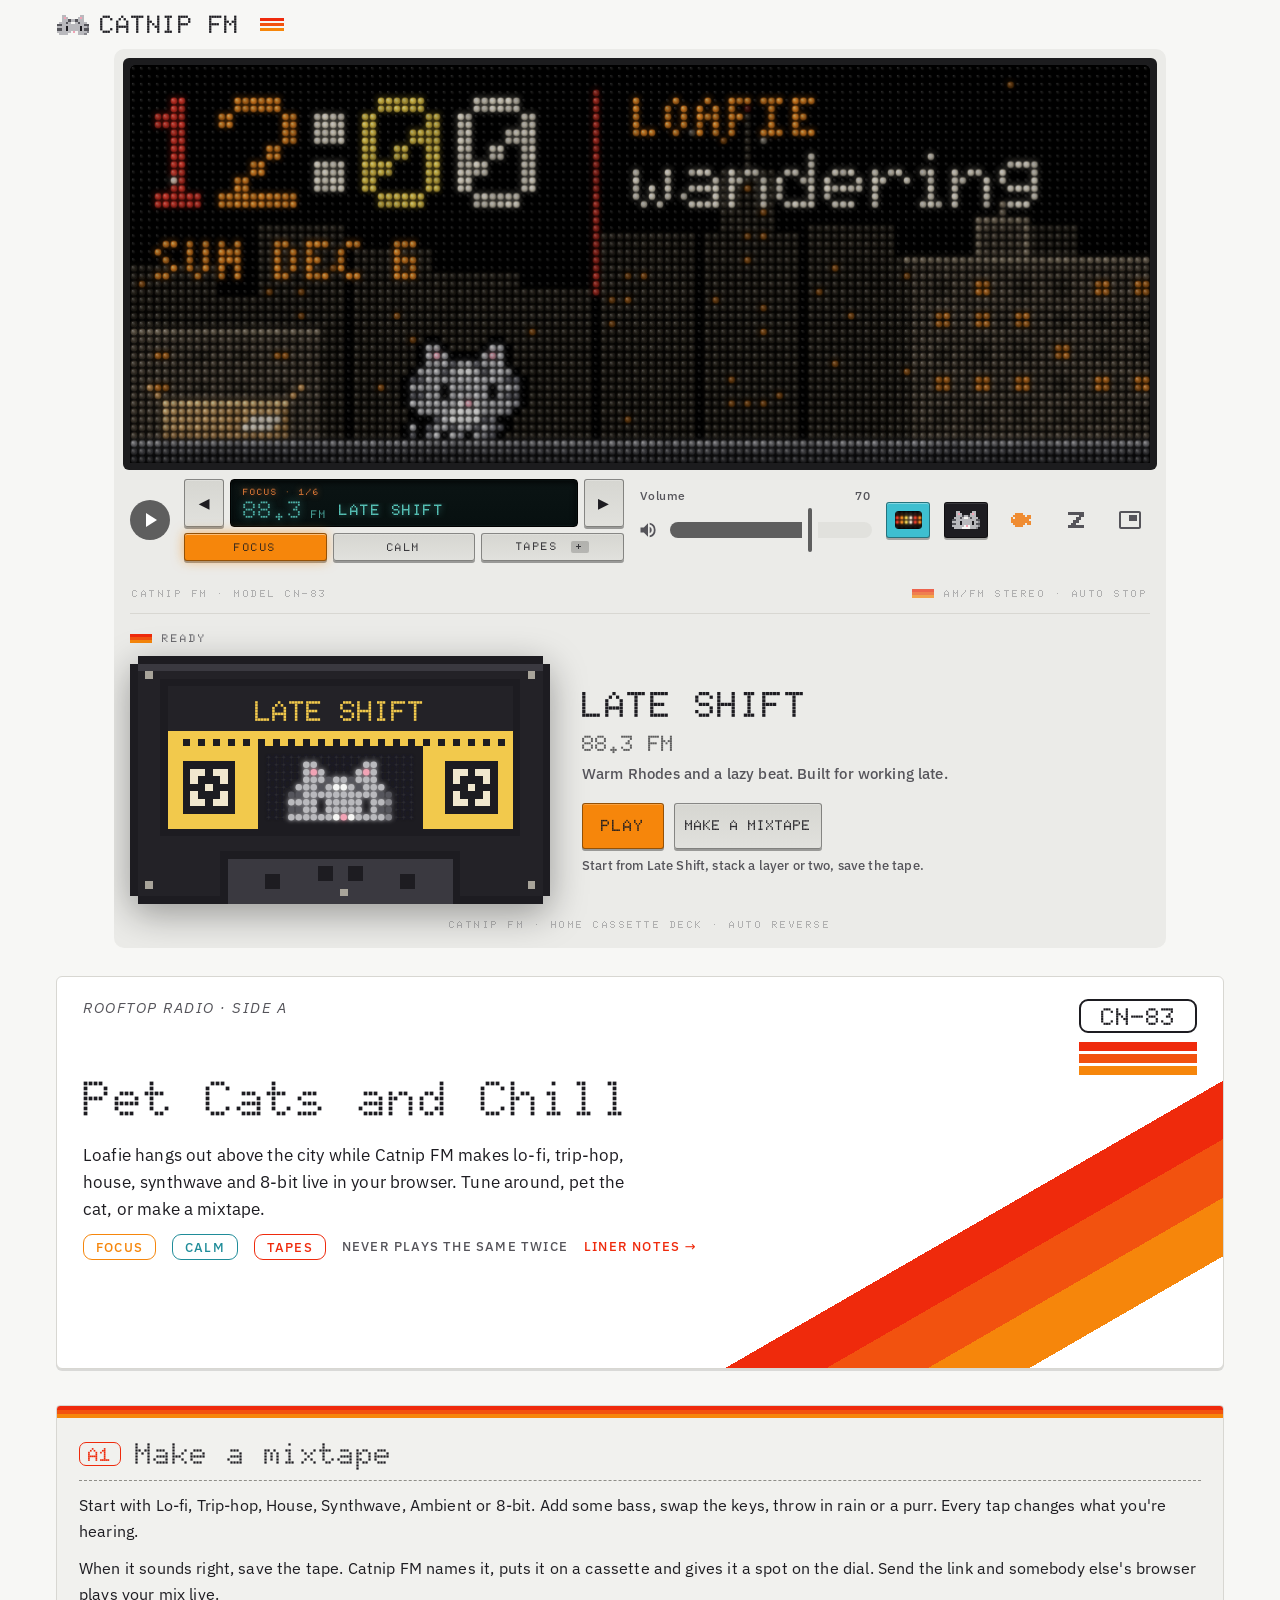
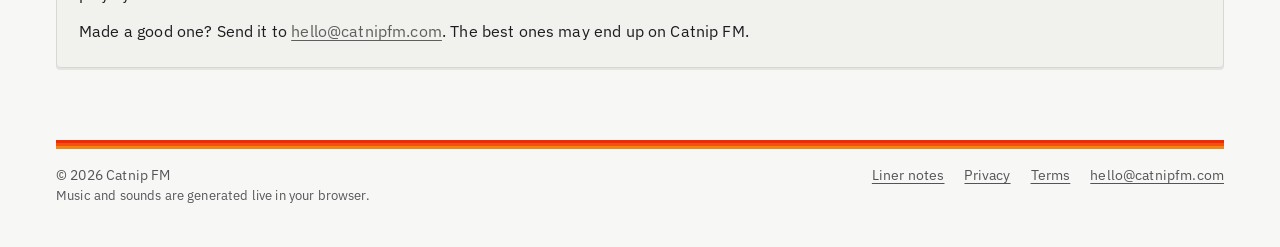
==== index.html @ a87dcd1d "init" ====
<!doctype html>
<html lang="en">
<head>
<meta charset="utf-8">
<meta name="viewport" content="width=device-width,initial-scale=1,viewport-fit=cover">
<title>Catnip FM · Pet Cats and Chill</title>
<meta name="description" content="Catnip FM is a nighttime rooftop radio with Loafie, live-generated lo-fi, trip-hop, house, synthwave and 8-bit, and mixtapes you can make and share.">
<link rel="canonical" href="https://catnipfm.com/">

<meta name="theme-color" content="#131313">
<meta property="og:type" content="website">
<meta property="og:site_name" content="Catnip FM">
<meta property="og:url" content="https://catnipfm.com/">
<meta property="og:title" content="Catnip FM · Pet Cats and Chill">
<meta property="og:description" content="Pet the cat. Tune around. Make a mixtape. Music generated live above the city.">
<meta property="og:image" content="https://catnipfm.com/og.png?v=20261023b">
<meta property="og:image:width" content="1200"><meta property="og:image:height" content="630">
<meta property="og:image:alt" content="Loafie on the Catnip FM rooftop above a pixel city at night, with a glowing radio display and cassette.">
<meta name="twitter:card" content="summary_large_image">
<meta name="twitter:title" content="Catnip FM · Pet Cats and Chill">
<meta name="twitter:description" content="Pet the cat. Tune around. Make a mixtape. Music generated live above the city.">
<meta name="twitter:image" content="https://catnipfm.com/og.png?v=20261023b">
<link rel="icon" href="icons/favicon-32.png" sizes="32x32" type="image/png">
<link rel="icon" href="icons/icon.svg" type="image/svg+xml">
<link rel="apple-touch-icon" href="icons/apple-touch-icon.png">
<link rel="manifest" href="manifest.webmanifest">
<link rel="preload" href="fonts/doto-700.woff2" as="font" type="font/woff2" crossorigin>
<link rel="stylesheet" href="site.css">
<link rel="stylesheet" href="board.css">
<script type="application/ld+json">{"@context": "https://schema.org", "@type": "WebApplication", "name": "Catnip FM", "url": "https://catnipfm.com/", "applicationCategory": "LifestyleApplication", "operatingSystem": "Any (web browser)", "offers": {"@type": "Offer", "price": "0", "priceCurrency": "USD"}, "description": "A rooftop radio, a pixel cat and music that makes itself while you listen.", "publisher": {"@type": "Organization", "name": "Catnip FM", "url": "https://catnipfm.com/"}}</script>

</head>
<body>
<a class="skip" href="#page">Skip to content</a>
<svg width="0" height="0" style="position:absolute" aria-hidden="true">
  <symbol id="i-cat" viewBox="0 0 14 9" shape-rendering="crispEdges"><path fill="#b9b9bd" d="M2 0h1v1h-1zM3 0h1v1h-1zM10 0h1v1h-1zM11 0h1v1h-1zM2 1h1v1h-1zM4 1h1v1h-1zM9 1h1v1h-1zM11 1h1v1h-1zM2 2h1v1h-1zM3 2h1v1h-1zM4 2h1v1h-1zM6 2h1v1h-1zM7 2h1v1h-1zM9 2h1v1h-1zM10 2h1v1h-1zM11 2h1v1h-1zM1 3h1v1h-1zM2 3h1v1h-1zM3 3h1v1h-1zM5 3h1v1h-1zM8 3h1v1h-1zM10 3h1v1h-1zM11 3h1v1h-1zM12 3h1v1h-1zM2 4h1v1h-1zM3 4h1v1h-1zM4 4h1v1h-1zM5 4h1v1h-1zM6 4h1v1h-1zM7 4h1v1h-1zM8 4h1v1h-1zM9 4h1v1h-1zM10 4h1v1h-1zM11 4h1v1h-1zM0 5h1v1h-1zM1 5h1v1h-1zM2 5h1v1h-1zM3 5h1v1h-1zM5 5h1v1h-1zM6 5h1v1h-1zM7 5h1v1h-1zM8 5h1v1h-1zM9 5h1v1h-1zM11 5h1v1h-1zM12 5h1v1h-1zM2 6h1v1h-1zM3 6h1v1h-1zM5 6h1v1h-1zM6 6h1v1h-1zM7 6h1v1h-1zM8 6h1v1h-1zM9 6h1v1h-1zM11 6h1v1h-1zM0 7h1v1h-1zM1 7h1v1h-1zM2 7h1v1h-1zM3 7h1v1h-1zM4 7h1v1h-1zM5 7h1v1h-1zM9 7h1v1h-1zM10 7h1v1h-1zM11 7h1v1h-1zM12 7h1v1h-1zM1 8h1v1h-1zM2 8h1v1h-1zM3 8h1v1h-1zM4 8h1v1h-1zM9 8h1v1h-1zM10 8h1v1h-1zM11 8h1v1h-1z"/><path fill="#f2a3b5" d="M3 1h1v1h-1zM10 1h1v1h-1zM7 7h1v1h-1z"/><path fill="#55555b" d="M5 2h1v1h-1zM8 2h1v1h-1zM4 3h1v1h-1zM9 3h1v1h-1zM0 4h1v1h-1zM1 4h1v1h-1zM12 4h1v1h-1zM13 4h1v1h-1zM0 6h1v1h-1zM1 6h1v1h-1zM12 6h1v1h-1zM13 6h1v1h-1z"/><path fill="#f6f6f4" d="M6 3h1v1h-1zM7 3h1v1h-1zM6 7h1v1h-1zM8 7h1v1h-1zM5 8h1v1h-1zM6 8h1v1h-1zM7 8h1v1h-1zM8 8h1v1h-1z"/><path fill="#1d1c21" d="M4 5h1v1h-1zM10 5h1v1h-1zM4 6h1v1h-1zM10 6h1v1h-1z"/><path fill="#86868c" d="M13 5h1v1h-1zM13 7h1v1h-1zM12 8h1v1h-1z"/></symbol>
  <symbol id="i-vol" viewBox="0 0 24 24"><path d="M3 9v6h4l5 5V4L7 9H3zm13.5 3A4.5 4.5 0 0 0 14 8v8a4.5 4.5 0 0 0 2.5-4zM14 3.2v2.1a7 7 0 0 1 0 13.4v2.1a9 9 0 0 0 0-17.6z"/></symbol>
  <symbol id="i-mute" viewBox="0 0 24 24"><path d="M16.5 12A4.5 4.5 0 0 0 14 7.97v2.21l2.45 2.45c.03-.2.05-.41.05-.63zm2.5 0c0 .94-.2 1.82-.54 2.64l1.51 1.51A8.8 8.8 0 0 0 21 12c0-4.28-2.99-7.86-7-8.77v2.06c2.89.86 5 3.54 5 6.71zM4.27 3L3 4.27 7.73 9H3v6h4l5 5v-6.73l4.25 4.25c-.67.52-1.42.93-2.25 1.18v2.06a8.99 8.99 0 0 0 3.69-1.81L19.73 21 21 19.73l-9-9L4.27 3zM12 4L9.91 6.09 12 8.18V4z"/></symbol>
  <symbol id="i-sun" viewBox="0 0 24 24"><path d="M12 7a5 5 0 1 0 0 10 5 5 0 0 0 0-10zM2 13h2a1 1 0 0 0 0-2H2a1 1 0 0 0 0 2zm18 0h2a1 1 0 0 0 0-2h-2a1 1 0 0 0 0 2zM11 2v2a1 1 0 0 0 2 0V2a1 1 0 0 0-2 0zm0 18v2a1 1 0 0 0 2 0v-2a1 1 0 0 0-2 0zM5.99 4.58a1 1 0 0 0-1.41 1.41l1.06 1.06a1 1 0 0 0 1.41-1.41L5.99 4.58zm12.37 12.37a1 1 0 0 0-1.41 1.41l1.06 1.06a1 1 0 0 0 1.41-1.41l-1.06-1.06zm1.06-10.96a1 1 0 0 0-1.41-1.41l-1.06 1.06a1 1 0 0 0 1.41 1.41l1.06-1.06zM7.05 18.36a1 1 0 0 0-1.41-1.41l-1.06 1.06a1 1 0 0 0 1.41 1.41l1.06-1.06z"/></symbol>
  <symbol id="i-float" viewBox="0 0 24 24"><path d="M19 7h-8v6h8V7zm2-4H3c-1.1 0-2 .9-2 2v14c0 1.1.9 2 2 2h18c1.1 0 2-.9 2-2V5c0-1.1-.9-2-2-2zm0 16H3V5h18v14z"/></symbol>
  <symbol id="i-sit" viewBox="-1.5 -1.5 9 9" shape-rendering="crispEdges"><path d="M0 0h6v1h-6zM4 1h2v1h-2zM3 2h2v1h-2zM2 3h2v1h-2zM1 4h2v1h-2zM0 5h6v1h-6z"/></symbol>
  <symbol id="i-fish" viewBox="-0.5 -2.5 12 12" shape-rendering="crispEdges"><path d="M2 0h4v1h-4zM1 1h6v1h-6zM8 1h2v1h-2zM0 2h1v1h-1zM2 2h8v1h-8zM0 3h9v1h-9zM0 4h10v1h-10zM1 5h6v1h-6zM8 5h2v1h-2zM2 6h4v1h-4z"/></symbol>
  <symbol id="i-tape" viewBox="-0.5 -2.5 13 13" shape-rendering="crispEdges"><path fill-rule="evenodd" d="M0 0h12v1h-12zM0 1h1v1h-1zM11 1h1v1h-1zM0 2h1v1h-1zM2 2h8v1h-8zM11 2h1v1h-1zM0 3h1v1h-1zM2 3h1v1h-1zM4 3h4v1h-4zM9 3h1v1h-1zM11 3h1v1h-1zM0 4h1v1h-1zM2 4h8v1h-8zM11 4h1v1h-1zM0 5h1v1h-1zM11 5h1v1h-1zM0 6h1v1h-1zM3 6h6v1h-6zM11 6h1v1h-1zM0 7h12v1h-12z"/></symbol>
  <symbol id="i-play" viewBox="0 0 24 24"><path d="M8 5v14l11-7z"/></symbol>
  <symbol id="i-stop" viewBox="0 0 24 24"><path d="M6 6h12v12H6z"/></symbol>
  <symbol id="i-down" viewBox="0 0 24 24"><path d="M7 10l5 5 5-5z"/></symbol>
</svg>
<header class="top">
  <a class="brand" href="/" aria-label="Catnip FM home"><svg viewBox="0 0 20 12" aria-hidden="true"><use href="#i-cat"/></svg>CATNIP FM<span class="stripes" aria-hidden="true"><i></i><i></i><i></i></span></a>
</header>
<div class="boardwrap">
<section class="unit" id="unit" aria-label="Catnip FM board" aria-describedby="boardText">
  <p class="sr" id="boardText"></p>
  <div class="window" id="window">
    <canvas id="bg"></canvas>
    <canvas id="led"></canvas>
  </div>
  <div class="window game" id="gameWin" title="Tap her to pet · tap the ledge to call her over">
    <canvas id="gbg"></canvas>
    <canvas id="gled"></canvas>
  </div>
  <div class="floatnote" id="floatNote" hidden><span>She's floating in her own window.</span><button class="btn tonal" type="button" id="floatBack">Bring her back</button></div>
  <div class="face" id="face">
    <div class="row">
      <button class="icon filled" type="button" id="playKey" aria-pressed="false" aria-label="Play radio" title="Play"><svg><use href="#i-play"/></svg><svg><use href="#i-stop"/></svg></button>
      <div class="ctl grow st">
        <div class="tuner">
          <button class="hw tunestep" type="button" id="dialPrev" aria-label="Previous">◀</button>
          <div class="lcd" aria-live="polite"><span class="lcd-band" id="tuneBand"></span><span class="lcd-freq"><b id="tuneFreq"></b> FM</span><span class="lcd-name" id="tuneName"></span></div>
          <button class="hw tunestep" type="button" id="dialNext" aria-label="Next">▶</button>
          <div class="bands" role="group" aria-label="Band"><button class="hw bandkey" type="button" data-band="focus">FOCUS</button><button class="hw bandkey" type="button" data-band="calm">CALM</button><button class="hw bandkey" type="button" data-band="tapes">TAPES <em></em></button></div>
          <select id="station" class="sr" aria-label="Station"></select>
        </div>
      </div>
      <div class="ctl grow vol"><span class="lbl"><span>Volume</span><output id="volOut">70</output></span><div class="fz"><button class="mutebtn" type="button" id="muteKey" aria-pressed="false" aria-label="Mute" title="Mute (M)"><svg><use href="#i-vol"/></svg><svg><use href="#i-mute"/></svg></button><input class="fader" type="range" id="volume" min="0" max="1" step="0.05" aria-label="Volume"></div></div>
      <button class="dispbtn" type="button" id="dispKey" aria-label="Display: Pegs. Tap for the next look." title="Next look"><canvas id="dispTile" aria-hidden="true"></canvas></button>
      <button class="coatbtn" type="button" id="coatKey" aria-label="Loafie's coat" title="Loafie's coat"><canvas id="coatTile" aria-hidden="true"></canvas></button>
      <button class="icon feedbtn" type="button" id="feedKey" aria-label="Give her a fish" title="Give her a fish"><svg><use href="#i-fish"/></svg></button>
      <button class="icon sitbtn" type="button" id="sitKey" aria-pressed="false" aria-label="Let her nap" title="Let her nap"><svg><use href="#i-sit"/></svg></button>
      <button class="icon floatbtn" type="button" id="floatKey" aria-pressed="false" aria-label="Float" title="Keep her on top of your other windows" hidden><svg><use href="#i-float"/></svg></button>
    </div>
    <p class="unit-print" aria-hidden="true"><span>CATNIP FM · MODEL CN-83</span><span>AM/FM STEREO · AUTO STOP</span></p>
  </div>
</section>
</div>
<main id="page" class="home-page">
  <div class="band page1">
  <section class="intro sleeve">
    <div class="sleeve-top"><p class="kicker">Rooftop radio · Side A</p><span class="badge" aria-hidden="true"><b>CN-83</b><i></i><i></i><i></i></span></div>
    <h1>Pet Cats and Chill</h1>
    <p class="lede">Loafie hangs out above the city while Catnip FM makes lo-fi, trip-hop, house, synthwave and 8-bit live in your browser. Tune around, pet the cat, or make a mixtape.</p>
    <p class="sleeve-tags"><span class="tag tag-f">Focus</span><span class="tag tag-c">Calm</span><span class="tag tag-t">Tapes</span><span class="tag-plain">Never plays the same twice</span><a class="tag-plain tag-link" href="notes.html">Liner notes →</a></p>
  </section>

  <section class="liner">
    <h2><span class="trk">A1</span>Make a mixtape</h2>
    <p>Start with Lo-fi, Trip-hop, House, Synthwave, Ambient or 8-bit. Add some bass, swap the keys, throw in rain or a purr. Every tap changes what you're hearing.</p>
    <p>When it sounds right, save the tape. Catnip FM names it, puts it on a cassette and gives it a spot on the dial. Send the link and somebody else's browser plays your mix live.</p>
    <p>Made a good one? Send it to <a href="mailto:hello@catnipfm.com?subject=My%20mixtape">hello@catnipfm.com</a>. The best ones may end up on Catnip FM.</p>
  </section>

  </div>
</main>
<footer class="foot">
  <div>
    <p>© 2026 Catnip FM</p>
    <p class="credits">Music and sounds are generated live in your browser.</p>
  </div>
  <nav aria-label="Footer"><a href="notes.html">Liner notes</a><a href="privacy.html">Privacy</a><a href="terms.html">Terms</a><a href="mailto:hello@catnipfm.com">hello@catnipfm.com</a></nav>
</footer>
<script src="analytics.js" defer></script>
<script src="board.js" defer></script>
</body>
</html>
---- site.css ----
/* Catnip FM · shared styles for every page.
   Colour roles are Material 3 tokens built from the Mono palette. On the home page the board
   overrides them at runtime with whichever palette the visitor picked. */
/* Fonts, self-hosted (SIL Open Font License; see fonts/LICENSE-*.txt). Nothing loads from Google. */
@font-face{font-family:'Doto';src:url(fonts/doto-700.woff2) format('woff2');font-weight:700;font-display:swap}
@font-face{font-family:'Doto';src:url(fonts/doto-900.woff2) format('woff2');font-weight:900;font-display:swap}
@font-face{font-family:'IBM Plex Sans';src:url(fonts/plex-400.woff2) format('woff2');font-weight:400;font-style:normal;font-display:swap}
@font-face{font-family:'IBM Plex Sans';src:url(fonts/plex-400-italic.woff2) format('woff2');font-weight:400;font-style:italic;font-display:swap}
@font-face{font-family:'IBM Plex Sans';src:url(fonts/plex-500.woff2) format('woff2');font-weight:500;font-display:swap}
@font-face{font-family:'IBM Plex Sans';src:url(fonts/plex-600.woff2) format('woff2');font-weight:600 700;font-display:swap}
:root{
  --p:#d8cdb8; --on-p:#24221e; --p-c:#3b3833; --on-p-c:#ece6d8; --s:#d8cdb8; --s-c:#34312c; --on-s-c:#ece6d8; --surf:#121110; --surf-low:#171614; --surf-c:#1d1c1a; --surf-high:#262422; --surf-highest:#2f2d2a; --on-surf:#ece6d8; --on-surf-v:#bdb5a5; --outline:#77705f; --outline-v:#3b3833;
  /* printed legends on the plastic: 80s consumer-electronics colours */
  --c-orange:#f6860b; --s1:#ef2a0c; --s2:#f2520f; --s3:#f6860b; --sleeve:#1b1a18; --c-cyan:#3ebfd0; --c-yellow:#f2d46b; --c-mint:#7fdcb2; --c-coral:#f0786a; --ink:#1d1c21;
  --panel:#050607; --cat:#b8b1a6; --cat-stripe:#6f6961;
  --font:'IBM Plex Sans',system-ui,-apple-system,'Segoe UI',sans-serif; --display:'Doto','Courier New',monospace; --dots:'Doto','Courier New',monospace;
  --gutter:max(16px,env(safe-area-inset-left,0px)); --wide:1200px; --read:720px;
  color-scheme:dark;
}
@media (prefers-color-scheme:light){:root:not([data-theme="dark"]){
  --p:#3a3940; --on-p:#f7f7f5; --p-c:#e1e1dd; --on-p-c:#24221e; --s:#4d483f; --s-c:#e1e1dd; --on-s-c:#24221e; --surf:#f7f7f5; --surf-low:#f1f1ee; --surf-c:#ebebe8; --surf-high:#e1e1dd; --surf-highest:#d6d6d1; --on-surf:#1d1c21; --on-surf-v:#55545a; --outline:#8e8d88; --outline-v:#d8d7d2; --cat:#827a70; --cat-stripe:#5d5851; color-scheme:light}}
:root.light{color-scheme:light;--cat:#827a70;--cat-stripe:#5d5851}

*{box-sizing:border-box}
html{-webkit-text-size-adjust:100%}
body{margin:0;background:var(--surf);color:var(--on-surf);font:400 16px/1.6 var(--font);letter-spacing:.15px;overflow-x:hidden;-webkit-tap-highlight-color:transparent}
a{color:var(--p);text-underline-offset:3px}
a:hover{text-decoration-thickness:2px}
img{max-width:100%;height:auto}
:focus-visible{outline:3px solid var(--s);outline-offset:2px}
.skip{position:absolute;left:-9999px}
.skip:focus{left:16px;top:8px;z-index:10;background:var(--surf-c);padding:8px 12px;border-radius:8px}

/* Top bar */
.top{display:flex;align-items:center;justify-content:space-between;gap:16px;max-width:var(--wide);margin:0 auto;padding:12px var(--gutter);flex-wrap:wrap}
.brand{white-space:nowrap;display:inline-flex;align-items:center;gap:10px;color:var(--on-surf);text-decoration:none;font:900 25px/1 var(--dots);letter-spacing:.5px}
.brand svg{width:34px;height:22px;flex:0 0 auto}
.nav{display:flex;gap:4px;flex-wrap:wrap}
.nav a{color:var(--on-surf-v);text-decoration:none;font:900 14px/20px var(--dots);letter-spacing:1px;text-transform:uppercase;padding:10px 12px;border-radius:4px}
.nav a:hover{background:color-mix(in srgb,var(--on-surf) 8%,transparent);color:var(--on-surf)}
.nav a[aria-current="page"]{background:var(--s-c);color:var(--on-s-c)}

/* Sections on the home page */
.band{max-width:var(--wide);margin:0 auto;padding:0 var(--gutter)}
h1,h2,h3{line-height:1.2;margin:0 0 12px;font-weight:500}
h1{font:700 clamp(32px,4.8vw,50px)/1.1 var(--display);letter-spacing:.5px}
h2{font:700 clamp(24px,2.9vw,31px)/1.2 var(--display);letter-spacing:.4px}
h3{font-size:18px}
.lede{font-size:18px;color:var(--on-surf-v);max-width:62ch;margin:0 0 16px}
.tips{display:flex;flex-wrap:wrap;gap:8px;padding:0;margin:20px 0 0;list-style:none}
.tips li{font:500 13px/18px var(--font);color:var(--on-surf-v);background:var(--surf-c);border:1px solid var(--outline-v);border-radius:8px;padding:7px 12px}
.tips b{color:var(--on-surf);font-weight:500}



/* Articles */
.article{max-width:var(--wide);margin:0 auto;padding:32px var(--gutter) 0} /* left-aligned with the board, like the home page */
.article>*{max-width:68ch}
.article header{margin-bottom:28px}
.article .meta{font-size:14px;color:var(--on-surf-v);margin:0}
.article h2{margin-top:40px}
.article h3{margin-top:28px}
.article p,.article li{color:var(--on-surf)}
.article ul,.article ol{padding-left:22px}
.article li{margin-bottom:6px}
.table{width:100%;border-collapse:collapse;margin:16px 0;font-size:15px}
.table th,.table td{text-align:left;padding:10px 8px;border-bottom:1px solid var(--outline-v);vertical-align:top}
.table th{font-weight:500;color:var(--on-surf-v)}

/* Buttons (M3) */
.btn{display:inline-flex;align-items:center;gap:8px;height:40px;padding:0 20px;border:1px solid rgba(0,0,0,.35);border-radius:4px;font:900 14px/20px var(--dots);letter-spacing:1px;text-transform:uppercase;cursor:pointer;text-decoration:none;position:relative;overflow:hidden;box-shadow:inset 0 1px 0 rgba(255,255,255,.25),0 2px 0 rgba(0,0,0,.3)}
.btn:active{transform:translateY(1px);box-shadow:inset 0 1px 0 rgba(255,255,255,.2),0 1px 0 rgba(0,0,0,.3)}
.btn.filled{background:var(--p);color:var(--on-p)}
.btn.tonal{background:var(--s-c);color:var(--on-s-c)}
.btn.outlined{background:transparent;color:var(--p);box-shadow:inset 0 0 0 1px var(--outline)}
.btn::before{content:'';position:absolute;inset:0;background:currentColor;opacity:0;transition:opacity .15s}
.btn:hover::before{opacity:.08}.btn:active::before{opacity:.1}

/* Footer */
.foot{max-width:var(--wide);margin:72px auto 0;padding:24px var(--gutter) 40px;border-top:1px solid var(--outline-v);display:flex;flex-wrap:wrap;gap:12px 24px;justify-content:space-between;font-size:14px;color:var(--on-surf-v)}
.foot nav{display:flex;flex-wrap:wrap;gap:4px 20px}
.foot a{color:var(--on-surf-v)}

@media (max-width:560px){
  .top{padding-top:8px;padding-bottom:8px;flex-wrap:nowrap;gap:8px}
  .brand{font-size:21px;gap:8px}.brand svg{width:28px;height:18px}
  .nav{flex-wrap:nowrap;gap:0}
  .nav a{padding:8px 9px;font-size:14px}
}
@media (max-width:380px){.brand{font-size:19px}.nav a{padding:8px 7px}}
@media (prefers-reduced-motion:reduce){*{transition:none!important}}

.intro h1{margin-bottom:10px}
.credits{margin:6px 0 0;font-size:13px}
.foot p{margin:0}


.intro{margin-top:32px}
@media (max-width:700px){.intro{margin-top:24px}}

/* The home page reads like a README: full width of the board, plain sections with ruled headings,
   and the station and display lists as simple two-column tables */
.page1{max-width:var(--wide);margin:0 auto;padding:0 var(--gutter)}
.page1 .intro{margin-top:32px}
.page1 .intro h1{padding-bottom:12px;border-bottom:1px solid var(--outline-v);margin-bottom:16px}
.page1 .lede{margin:0 0 10px;font-size:17px;color:var(--on-surf);max-width:none}
.page1 section+section{margin-top:36px}
/* headings are Doto bold: the dotted display face, like the board */
.page1 h2{font-size:30px;margin:0 0 12px;padding-bottom:8px;border-bottom:1px solid var(--outline-v)}
.page1 p{margin:0 0 12px}
.page1 .aside{color:var(--on-surf-v);font-size:15px}
.items{margin:12px 0 14px;display:grid;grid-template-columns:minmax(120px,max-content) 1fr;border-top:1px solid var(--outline-v)}
.items dt,.items dd{padding:9px 0;border-bottom:1px solid var(--outline-v);margin:0}
.items dt{font-weight:600;padding-right:28px}
.items dd{color:var(--on-surf-v)}
@media (max-width:560px){.items{grid-template-columns:1fr}.items dt{border-bottom:0;padding-bottom:0}.items dd{padding-top:2px}}
.beats{color:var(--on-surf-v);font-style:italic}
kbd{font:500 13px/1 ui-monospace,SFMono-Regular,Menlo,monospace;padding:3px 6px;border:1px solid var(--outline-v);border-bottom-width:2px;border-radius:5px;background:var(--surf-c)}
/* 404 */
.lostwrap{margin:8px 0 20px;max-width:440px}
.lost{display:block;width:100%;height:auto;border-radius:12px;box-shadow:0 0 0 7px #1c1c1e}

/* phones: the radio and Loafie own the first screen; the intro is one short line */
.lede.short{display:none}
@media (max-width:700px){.lede.short{display:block}.lede.long{display:none}}

/* liner notes and stickers: a few sections printed like cassette inserts and instruction labels */
.liner{background:var(--surf-low);border:1px solid var(--outline-v);border-top:6px solid var(--c-orange);border-radius:4px;padding:18px 22px 10px;box-shadow:0 2px 0 rgba(0,0,0,.08)}
.liner h2{border-bottom:1px dashed var(--outline)!important}
.sticker{border:2px dashed var(--outline);border-radius:4px;padding:16px 20px 6px;background:color-mix(in srgb,var(--c-yellow) 18%,var(--surf))}
.print{font:900 11px/1.4 var(--dots);letter-spacing:2px;text-transform:uppercase;color:var(--on-surf-v)}

/* ================= 80s: the stripes =================
   Red, red-orange and orange, straight off a tape sleeve. They turn up on the logo, the intro (a cassette J-card),
   the tracklist, the radio case and the footer; the stripe colours stay the same in light and dark. */
@media (prefers-color-scheme:light){:root:not([data-theme="dark"]){--sleeve:#ffffff}}
:root.light{--sleeve:#ffffff}
.brand .stripes{display:inline-grid;gap:2px;width:24px;margin-left:10px;vertical-align:middle}
.brand .stripes i{display:block;height:3px}
.stripes i:nth-child(1),.badge i:nth-of-type(1){background:var(--s1)}.stripes i:nth-child(2),.badge i:nth-of-type(2){background:var(--s2)}.stripes i:nth-child(3),.badge i:nth-of-type(3){background:var(--s3)}
/* the intro is the tape's J-card: kicker, big title, a model badge, label boxes, and the stripes sweeping up from the corner */
.page1 .sleeve{position:relative;overflow:hidden;margin-top:28px;padding:22px 26px 96px;border-radius:6px;background:var(--sleeve);border:1px solid var(--outline-v);box-shadow:0 2px 0 rgba(0,0,0,.12)}
.sleeve::after{content:'';position:absolute;inset:0;pointer-events:none;background:linear-gradient(150deg,transparent 73%,var(--s1) 73% 78.5%,var(--s2) 78.5% 84%,var(--s3) 84% 89.5%,transparent 89.5%)}
.sleeve>*{position:relative;z-index:1}
.sleeve-top{display:flex;justify-content:space-between;align-items:flex-start;gap:16px;margin-bottom:6px}
.kicker{margin:6px 0 0;font:italic 400 15px/1.2 var(--font);letter-spacing:1.5px;text-transform:uppercase;color:var(--on-surf-v)}
.badge{display:inline-grid;gap:3px;width:118px;flex:0 0 auto}
.badge b{display:block;border:2px solid currentColor;border-radius:9px;padding:4px 0 2px;text-align:center;font:900 24px/1 var(--dots);letter-spacing:1px;margin-bottom:6px}
.badge i{display:block;height:9px}
.page1 .sleeve h1{border-bottom:0;padding-bottom:0;margin-top:-10px}
.page1 .sleeve .lede{max-width:56ch}
.sleeve-tags{display:flex;flex-wrap:wrap;align-items:center;gap:10px 16px;margin:18px 0 0}
.tag{border:1.5px solid currentColor;border-radius:9px;padding:5px 12px 4px;font:500 13px/1.2 var(--font);letter-spacing:1.2px;text-transform:uppercase}
.tag-plain{font:500 13px/1.2 var(--font);letter-spacing:1.2px;text-transform:uppercase;color:var(--on-surf-v)}
@media (max-width:700px){.page1 .sleeve{padding:16px 16px 120px}.page1 .sleeve h1{margin-top:4px}.sleeve::after{background:linear-gradient(162deg,transparent 76%,var(--s1) 76% 81%,var(--s2) 81% 86%,var(--s3) 86% 91%,transparent 91%)}.badge{width:84px}.badge b{font-size:17px}.badge i{height:6px}}
/* tracklist: A1, A2... in a printed box, like the label on a tape */
.trk{display:inline-block;margin-right:14px;padding:3px 8px 1px;border:1.5px solid var(--s1);border-radius:7px;color:var(--s1);font:900 .62em/1 var(--dots);letter-spacing:1px;vertical-align:.18em}
.side-b{display:flex;align-items:center;gap:16px;margin:56px 0 28px;font:900 18px/1 var(--dots);letter-spacing:4px;text-transform:uppercase;color:var(--on-surf-v)}
.side-b::before,.side-b::after{content:'';flex:1;height:9px;background:linear-gradient(var(--s1) 0 33.4%,var(--s2) 33.4% 66.7%,var(--s3) 66.7%)}
/* the A1 liner note: stripes along the top instead of one orange edge */
.liner{border-top:1px solid var(--outline-v)!important;background-image:linear-gradient(var(--s1) 0 4px,var(--s2) 4px 8px,var(--s3) 8px 12px,transparent 12px)!important;padding-top:30px!important}
/* the footer sits under a stripe bar */
.foot{position:relative;border-top:0!important}
.foot::before{content:'';position:absolute;left:var(--gutter);right:var(--gutter);top:0;height:9px;background:linear-gradient(var(--s1) 0 33.4%,var(--s2) 33.4% 66.7%,var(--s3) 66.7%)}

/* the liner notes page: the tracklist, in its own sleeve */
.notes{padding-top:28px}
.notes>section:first-child h2{margin-top:0}
.tag-link{text-decoration:none;color:var(--s1)}
.tag-link:hover{text-decoration:underline}
@media (max-width:700px){.unit-print{font-size:8px;letter-spacing:1px;flex-wrap:wrap;gap:2px 12px;margin-left:0;margin-right:0}.unit-print span{white-space:nowrap}.unit-print span:last-child{margin-left:auto}}

/* ================= every page is a tape =================
   The legal pages, the 404 and the liner notes get the same J-card header as the home page, so nothing on the site
   looks like a different product. Pill buttons are gone: anything you press is a hardware key. */
.article{padding-top:28px}
.article>.sleeve{position:relative;overflow:hidden;max-width:none;padding:18px 24px 60px;margin-bottom:28px;border-radius:6px;background:var(--sleeve);border:1px solid var(--outline-v);box-shadow:0 2px 0 rgba(0,0,0,.12)}
.article>.sleeve::after{content:'';position:absolute;inset:0;pointer-events:none;background:linear-gradient(150deg,transparent 78%,var(--s1) 78% 83%,var(--s2) 83% 88%,var(--s3) 88% 93%,transparent 93%)}
.article>.sleeve>*{position:relative;z-index:1}
.article>.sleeve h1{margin:-6px 0 6px;border:0;padding:0}
.article>.sleeve .meta{font:italic 400 13px/1.3 var(--font);letter-spacing:1px;text-transform:uppercase;color:var(--on-surf-v)}
.article h2{font-size:22px;padding-bottom:6px;border-bottom:1px solid var(--outline-v)}
.article h2::before{content:'';display:inline-block;width:14px;height:6px;margin-right:10px;vertical-align:2px;background:linear-gradient(var(--s1) 0 33.4%,var(--s2) 33.4% 66.7%,var(--s3) 66.7%)}
.notes.page1{padding-top:0}
.notes>.sleeve{margin-top:28px;padding-bottom:70px}
.page1 .sleeve.sleeve-sm h1{margin-top:-6px}
/* the liner-notes page gets its own card too */
.hw-link{display:inline-flex;align-items:center;text-decoration:none;font:900 14px/1 var(--dots);letter-spacing:1px;text-transform:uppercase;padding:14px 18px;border:1px solid rgba(0,0,0,.4);border-radius:3px;background:var(--c-orange);color:var(--ink);box-shadow:inset 0 1px 0 rgba(255,255,255,.35),0 2px 0 rgba(0,0,0,.35)}
.hw-link:hover{filter:brightness(1.05)}.hw-link:active{transform:translateY(1px)}
.table th{font:900 11px/1.4 var(--dots);letter-spacing:1.5px;text-transform:uppercase;color:var(--on-surf-v)}
/* the 404 board sits in the sleeve like a photo */
.lostwrap{margin:0 0 20px}
@media (max-width:700px){.article>.sleeve{padding:14px 16px 56px}.article>.sleeve::after{background:linear-gradient(162deg,transparent 80%,var(--s1) 80% 85%,var(--s2) 85% 90%,var(--s3) 90% 95%,transparent 95%)}}

@media (max-width:700px){.unit-print span:last-child{display:none}}

.tag-f{border-color:var(--s3);color:var(--s3)}.tag-c{border-color:var(--c-cyan);color:var(--c-cyan)}.tag-t{border-color:var(--s1);color:var(--s1)}
:root.light .tag-c{color:#1f8c99;border-color:#1f8c99}
---- board.css ----
:root{--window:#050607;--hover:8%;--press:10%}
.unit{width:100%;max-width:100%;margin:0 auto;overflow:hidden;background:var(--surf-c);border-radius:12px;padding:16px}
.window{position:relative;width:100%;aspect-ratio:4/1;max-width:100%;background:var(--window);border-radius:6px 6px 2px 2px;box-shadow:0 0 0 var(--bz,7px) #1c1c1e,inset 0 0 0 1px #2a2a2d;overflow:hidden;cursor:default;touch-action:manipulation;user-select:none;-webkit-user-select:none}
.window canvas{position:absolute;inset:0;width:100%;height:100%;display:block}
.window.game{aspect-ratio:128/18;margin-top:0;border-radius:0 0 6px 6px;cursor:pointer}
/* one board: the clock and the desk meet with no gap, so the dots run straight on; the bezel goes round the outside of both */
.unit>.window:not(.game){border-radius:6px 6px 0 0;box-shadow:calc(var(--bz)*-1) 0 0 0 #1c1c1e,var(--bz) 0 0 0 #1c1c1e,0 calc(var(--bz)*-1) 0 0 #1c1c1e,calc(var(--bz)*-1) calc(var(--bz)*-1) 0 0 #1c1c1e,var(--bz) calc(var(--bz)*-1) 0 0 #1c1c1e}
.unit>.window.game{box-shadow:calc(var(--bz)*-1) 0 0 0 #1c1c1e,var(--bz) 0 0 0 #1c1c1e,0 var(--bz) 0 0 #1c1c1e,calc(var(--bz)*-1) var(--bz) 0 0 #1c1c1e,var(--bz) var(--bz) 0 0 #1c1c1e}
.unit{--bz:7px}
@media (max-width:700px){.unit{--bz:4px}}
.window.game[hidden]{display:none}
/* phones: the desk zooms in on her; the canvases are twice as wide and a camera slides along */
.window.game.zoom{aspect-ratio:64/18}
.window.game.zoom canvas{width:200%;right:auto;will-change:transform}
.window.game{overflow:visible} /* so the hint can sit above the desk */
.pethint{position:absolute;top:auto;bottom:86%;transform:translateX(-50%);padding:3px 8px;border-radius:10px;background:rgba(255,255,255,.92);color:#15161a;font:900 11px/1.2 var(--dots);letter-spacing:.5px;white-space:nowrap;pointer-events:none;animation:pethint 1.4s ease-in-out infinite;z-index:2}
.pethint::after{content:'';position:absolute;left:50%;bottom:-5px;margin-left:-5px;border:5px solid transparent;border-bottom:0;border-top-color:rgba(255,255,255,.92)}
.pethint[hidden]{display:none}
@keyframes pethint{50%{transform:translateX(-50%) translateY(3px)}}
@media (prefers-reduced-motion:reduce){.pethint{animation:none}}
.face{display:grid;gap:16px;margin-top:16px;transition:opacity .9s ease}
body.idle .face{opacity:.07;transition-duration:2.4s}

/* Rows: controls centred on one axis, wrapping on narrow screens */
.row{display:flex;align-items:center;gap:12px;flex-wrap:wrap;min-width:0}
.ctl{display:grid;gap:4px;min-width:0;flex:0 0 auto}
.ctl.grow{flex:1 1 160px}
.ctl.push{margin-left:auto}
.ctl[hidden]{display:none}
.lbl{display:flex;justify-content:space-between;gap:8px;font-size:12px;line-height:16px;letter-spacing:.5px;font-weight:500;color:var(--on-surf-v);padding:0 2px}

/* State layer: an overlay of the content colour at 8% on hover, 10% while pressed */
.btn,.icon,.seg button,.switch{position:relative;isolation:isolate;overflow:hidden}
.btn::before,.icon::before,.seg button::before{content:'';position:absolute;inset:0;background:currentColor;opacity:0;transition:opacity .15s;pointer-events:none;border-radius:inherit}
.btn:hover::before,.icon:hover::before,.seg button:hover::before{opacity:.08}
.btn:active::before,.icon:active::before,.seg button:active::before{opacity:.1}

/* Common buttons: 40dp, full-round, label-large, 24dp side padding (16dp when leading with an icon) */
.btn{font:500 14px/20px var(--font);letter-spacing:.1px;height:40px;padding:0 24px;border:0;border-radius:20px;cursor:pointer;display:inline-flex;align-items:center;gap:8px;white-space:nowrap}
.btn.tonal{background:var(--s-c);color:var(--on-s-c)}
.btn.outlined{background:transparent;color:var(--p);box-shadow:inset 0 0 0 1px var(--outline)}
.btn svg{width:18px;height:18px;fill:currentColor;margin-left:-8px}

/* Icon buttons: 40dp state layer, 24dp icon. Standard = no container; filled = primary container */
.icon{width:40px;height:40px;border:0;border-radius:20px;padding:0;background:transparent;color:var(--on-surf-v);cursor:pointer;display:inline-grid;place-items:center;flex:0 0 auto}
.icon svg{width:24px;height:24px;fill:currentColor;display:block}
.icon[aria-pressed="true"],.icon[aria-expanded="true"]{color:var(--p)}
.icon.filled{background:var(--p);color:var(--on-p)}
.icon.filled[aria-pressed="true"]{background:var(--p);color:var(--on-p)}
#playKey svg+svg,#playKey[aria-pressed="true"] svg:first-child{display:none}
#playKey[aria-pressed="true"] svg+svg{display:block}


/* Outlined text field (also the exposed dropdown): 56dp, extra-small corners, 1dp outline, 2dp primary when focused,
   label floating in the outline gap, body-large input text */
.field{position:relative;height:56px;min-width:0}
.field select,.field input{width:100%;height:56px;margin:0;padding:0 16px;font:400 16px/24px var(--font);letter-spacing:.5px;color:var(--on-surf);background:transparent;border:1px solid var(--outline);border-radius:4px;outline:none;appearance:none;-webkit-appearance:none;min-width:0}
.field select{padding-right:48px;cursor:pointer;text-overflow:ellipsis;white-space:nowrap;overflow:hidden}
.field select option{background:var(--surf-c);color:var(--on-surf)}
.field.icon-end input{padding-right:52px}
.field:hover select,.field:hover input{border-color:var(--on-surf)}
.field select:focus,.field input:focus{border-color:var(--p);box-shadow:inset 0 0 0 1px var(--p)}
.field label{position:absolute;left:12px;top:-8px;padding:0 4px;background:var(--surf-c);font:400 12px/16px var(--font);letter-spacing:.4px;color:var(--on-surf-v);pointer-events:none;transition:top .15s,font-size .15s,line-height .15s}
.field.text input:placeholder-shown:not(:focus)+label{top:16px;font-size:16px;line-height:24px;letter-spacing:.5px}
.field input::placeholder{color:var(--on-surf-v);opacity:0}
.field input:focus::placeholder{opacity:1}
.field:focus-within label{color:var(--p)}
.field .arrow{position:absolute;right:12px;top:16px;width:24px;height:24px;fill:var(--on-surf-v);pointer-events:none}
.field .icon{position:absolute;right:4px;top:8px}
.field [hidden]{display:none}


/* Slider: 16dp tracks, active = primary, inactive = secondary container, 4×44 handle with 6dp of clear space either side */
.fader{width:100%;height:44px;margin:0;appearance:none;-webkit-appearance:none;background:transparent;cursor:pointer;display:block;--v:50%}
.fader::-webkit-slider-runnable-track{height:16px;border-radius:8px;background:linear-gradient(to right,var(--p) 0 var(--v),var(--s-c) var(--v) 100%)}
.fader::-webkit-slider-thumb{appearance:none;-webkit-appearance:none;width:4px;height:44px;margin-top:-14px;border-radius:2px;background:var(--p);box-shadow:0 0 0 6px var(--surf-c);transition:width .1s}
.fader:active::-webkit-slider-thumb{width:2px}
.fader::-moz-range-track{height:16px;border-radius:8px;background:var(--s-c)}
.fader::-moz-range-progress{height:16px;border-radius:8px 0 0 8px;background:var(--p)}
.fader::-moz-range-thumb{width:4px;height:44px;border:0;border-radius:2px;background:var(--p);box-shadow:0 0 0 6px var(--surf-c)}


.about{margin:16px 0 0;font:400 12px/16px var(--font);letter-spacing:.4px;color:var(--on-surf-v);transition:opacity .9s ease}
.about a{color:inherit;text-decoration:underline;text-underline-offset:2px}
body.idle .about{opacity:.07;transition-duration:2.4s}
/* Focus indicator: 3dp secondary, 2dp outside the component */
:focus-visible{outline:3px solid var(--s);outline-offset:2px}
.field select:focus-visible,.field input:focus-visible{outline:none}
@media (prefers-reduced-motion:reduce){.face,.switch,.switch i,.field label{transition:none}}

/* In the installed app (and in Float's window) the page around the board disappears */
@media (display-mode:standalone){.top,#page,.foot{display:none!important}.boardwrap{padding-top:16px}}
.boardwrap{padding:0 var(--gutter)}
/* Controls: one row on wide screens; on phones, play + station, then volume + brightness side by side */
.face .row{display:grid;grid-template-columns:auto minmax(0,1.5fr) minmax(0,.8fr) auto auto auto auto auto;gap:12px 14px;align-items:center}
.fz{display:flex;align-items:center;gap:10px}
.fz .ico{display:block;width:20px;height:20px;fill:var(--on-surf-v);flex:0 0 auto}
.mutebtn{flex:0 0 auto;width:32px;height:32px;margin:-6px -4px -6px -6px;padding:6px;border:0;border-radius:16px;background:transparent;color:var(--on-surf-v);cursor:pointer;display:grid;place-items:center;position:relative;overflow:hidden}
.mutebtn::before{content:"";position:absolute;inset:0;background:currentColor;opacity:0;transition:opacity .15s;border-radius:inherit}.mutebtn:hover::before{opacity:.08}
.mutebtn svg{width:20px;height:20px;fill:currentColor;display:block}.mutebtn svg+svg,.mutebtn[aria-pressed="true"] svg:first-child{display:none}.mutebtn[aria-pressed="true"] svg+svg{display:block}
.mutebtn[aria-pressed="true"]{color:var(--p)}.vol.muted .fader{opacity:.45}
/* Phones: a compact, dense version of the same controls. Labels become icons, the field and sliders get shorter. */
@media (max-width:700px){
  .unit{padding:8px}
  .face{margin-top:10px;gap:8px}
  .face .row{grid-template-columns:48px minmax(0,1fr) auto 44px 44px;gap:10px 8px}
  .face #playKey{grid-column:1;grid-row:1}
  .face .st{grid-column:2/6;grid-row:1}
  .face .coatbtn{grid-column:2;grid-row:2;justify-self:end}
  .face .dispbtn{grid-column:3;grid-row:2;height:40px}
  .face .feedbtn{grid-column:4;grid-row:2}
  .face .sitbtn{grid-column:5;grid-row:2}
  .face .vol,.face .floatbtn{display:none} /* phones have volume buttons, and can't float */
  .face .row>.ctl .lbl{display:none}
  .fz .ico{display:block}
  .icon{width:40px;height:40px}
  .icon svg{width:22px;height:22px}
  .field{height:44px}
  .field select,.field input{height:44px;font-size:15px;padding:0 12px}
  .field select{padding-right:40px}
  .field .arrow{top:10px;right:8px}
  .field label{font-size:11px;line-height:14px;top:-7px;left:10px}
  .fader{height:32px}
  .fader::-webkit-slider-runnable-track{height:10px;border-radius:5px}
  .fader::-webkit-slider-thumb{height:28px;margin-top:-9px}
  .fader::-moz-range-track,.fader::-moz-range-progress{height:10px}
  .fader::-moz-range-thumb{height:28px}
}
html.turning #page{opacity:.55;transition:opacity .2s}
#page{transition:opacity .25s}
#page:focus{outline:none}
.icon[hidden]{display:none}
.icon:disabled{opacity:.38;cursor:default}.icon:disabled::before{display:none}
.icon.sitbtn[aria-pressed="true"],.icon.floatbtn[aria-pressed="true"]{background:var(--s-c);color:var(--on-s-c)}
.floatnote{display:flex;align-items:center;justify-content:center;gap:14px;flex-wrap:wrap;border-radius:8px;background:var(--surf-high);color:var(--on-surf-v);font:500 14px/20px var(--font);padding:12px}
.floatnote[hidden]{display:none}
/* Palette tiles: each a tiny board in its palette */
.dots{display:flex;gap:2px;align-items:center}
/* DISPLAY: one key that steps through the four looks; its tile shows the current one */
.dispbtn{width:44px;height:36px;display:grid;place-items:center;padding:0;border:1px solid rgba(0,0,0,.4);border-radius:3px;background:var(--c-cyan);box-shadow:inset 0 1px 0 rgba(255,255,255,.35),0 2px 0 rgba(0,0,0,.3);cursor:pointer;position:relative;overflow:hidden}
.dispbtn::before{content:'';position:absolute;inset:0;background:#000;opacity:0;transition:opacity .15s}.dispbtn:hover::before{opacity:.08}
.dispbtn:active{transform:translateY(1px)}
.dispbtn canvas{width:27px;height:18px;display:block;border-radius:3px;position:relative}
html.broadcast .dispbtn{display:none}
/* lit keys: whatever is on glows, like a lit button on an old radio */
.icon.sitbtn[aria-pressed="true"],.icon.floatbtn[aria-pressed="true"]{background:var(--p)!important;color:var(--on-p)!important}
.swatch{position:relative;isolation:isolate;overflow:hidden;width:36px;height:36px;border:0;border-radius:4px;padding:0;background:transparent;cursor:pointer;display:grid;place-items:center}
.swatch::before{content:'';position:absolute;inset:0;background:var(--on-surf);opacity:0;transition:opacity .15s;border-radius:inherit}
.swatch:hover::before{opacity:.08}
.swatch::after{content:"";position:absolute;left:50%;bottom:1px;width:10px;height:2px;margin-left:-5px;background:repeating-linear-gradient(90deg,var(--p) 0 2px,transparent 2px 4px);opacity:0}
.swatch[aria-pressed="true"]::after{opacity:1}
.swatch canvas{width:24px;height:16px;display:block;position:relative;z-index:1;transition:opacity .2s}
@media (min-width:701px){.swatch{width:30px;height:30px}.swatch canvas{width:20px;height:13px}}

/* Broadcast mode (?broadcast=video|live): just the board, centred in a 16:9 frame, for streaming software */
html.broadcast,html.broadcast body{height:100%;margin:0;overflow:hidden;background:#0b0b0c;cursor:none}
html.broadcast .top,html.broadcast #page,html.broadcast .foot,html.broadcast .face,html.broadcast .skip,html.broadcast .floatnote{display:none!important}
html.broadcast .boardwrap{height:100vh;display:flex;align-items:center;justify-content:center;padding:0}
html.broadcast .unit{margin:0;padding:clamp(12px,1.6vw,28px);border-radius:clamp(10px,1.2vw,22px)}
html.broadcast .unit{--bz:max(7px,.5vw)}
html.broadcast .bcstart{position:fixed;left:50%;top:50%;transform:translate(-50%,-50%);cursor:pointer;font:500 18px/1 var(--font);padding:16px 24px;border-radius:24px;border:0;background:#fff;color:#111}

/* screen-reader-only text (the board described in words); visually hidden */
.sr{position:absolute!important;width:1px;height:1px;padding:0;margin:-1px;overflow:hidden;clip:rect(0 0 0 0);clip-path:inset(50%);white-space:nowrap;border:0}

/* SLEEP: a labelled clock-radio button; shows the minutes left while the timer runs */

/* ===== Mixtape deck: opens inside the case, under the controls ===== */
/* hardware keys: rectangular, a raised edge, a printed legend; lit means on */
.hw{font:900 14px/1 var(--dots);letter-spacing:1px;text-transform:uppercase;padding:12px 10px;border:1px solid rgba(0,0,0,.4);border-radius:3px;cursor:pointer;
  background:linear-gradient(var(--surf-highest),var(--surf-high));color:var(--on-surf);box-shadow:inset 0 1px 0 rgba(255,255,255,.22),0 2px 0 rgba(0,0,0,.35);transition:background .1s,box-shadow .1s}
.hw:hover{filter:brightness(1.05)}
.hw:active{transform:translateY(1px);box-shadow:inset 0 1px 0 rgba(255,255,255,.2),0 1px 0 rgba(0,0,0,.35)}
.hw[aria-pressed=true]{background:var(--c-mint);color:var(--ink);box-shadow:inset 0 1px 0 rgba(255,255,255,.5),0 0 12px color-mix(in srgb,var(--c-mint) 70%,transparent),0 2px 0 rgba(0,0,0,.35)}
.hw[hidden]{display:none}
.hw-big{padding:14px 18px;font-size:16px;background:var(--c-orange);color:var(--ink)}
.mt-print{font:900 11px/1.4 var(--dots);letter-spacing:2px;text-transform:uppercase;color:var(--on-surf-v)}
/* the deck: a little plastic cassette deck that slid out of the radio */

/* printed on the case, under the keys: world-building, not a control */
.unit-print{margin:10px 2px 0;display:flex;justify-content:space-between;gap:12px;font:700 10px/1.4 var(--dots);letter-spacing:2.5px;color:var(--on-surf-v);opacity:.7}
.unit-print span:last-child{text-align:right}
html.broadcast .unit-print{display:none}
@media (max-width:700px){.unit-print{font-size:9px;letter-spacing:1.5px}}
/* ================= the tape deck under the radio =================
   Not a box in a box: it sits on the case below the controls. Normally it shows what's on as a big cassette;
   while you mix, it's the deck (on a phone, a sheet that slides up so Loafie stays in view). */
.mixtape{margin-top:12px;border-top:1px solid var(--outline-v);padding-top:12px}
.mixtape[hidden]{display:none}
html.broadcast .mixtape{display:none!important}
.mt-head{display:flex;align-items:center;gap:12px;margin-bottom:6px;min-height:24px}
.mt-x{margin-left:auto;font-size:16px}.mt-x[hidden]{display:none}
.mt-now,.mt-build{display:grid;gap:14px}
.mt-now[hidden],.mt-build[hidden]{display:none}
.mt-left{display:grid;gap:12px;align-content:start}
.mt-right{display:grid;gap:14px;align-content:start}
@media (min-width:701px){
  .mt-now{grid-template-columns:minmax(260px,420px) minmax(0,1fr);gap:8px 32px;align-items:center}
  .mt-build{grid-template-columns:minmax(0,.9fr) minmax(0,1.1fr);gap:22px;align-items:start}}
/* the big cassette: the reward, and the "now playing" */
.mt-big{width:100%;padding:0;border:0;background:none;display:block;cursor:default}
.mt-big.cycles{cursor:pointer}
.mt-big svg{width:100%;height:auto;display:block;filter:drop-shadow(0 10px 18px rgba(0,0,0,.35));transition:transform .15s}
.mt-big.cycles:hover svg{transform:rotate(-1.5deg)}
.mt-info{display:grid;gap:6px;justify-items:start;align-content:center}
.mt-info p{margin:0}
.mt-title{font:900 clamp(24px,3vw,36px)/1.1 var(--dots);letter-spacing:.5px;text-transform:uppercase;color:var(--on-surf);overflow-wrap:anywhere}
.mt-freq{font:900 22px/1.2 var(--dots);color:var(--p)}
.mt-recipe{font:500 15px/22px var(--font);color:var(--on-surf-v)}
.mt-acts{display:flex;flex-wrap:wrap;gap:10px;margin:12px 0 2px}
.mt-acts [hidden]{display:none}
.mt-hint{font:500 13px/18px var(--font);color:var(--on-surf-v)}.mt-hint:empty{display:none}
.mt-note2{font-size:13px;color:var(--on-surf-v);display:grid;gap:6px;width:100%;max-width:520px}.mt-note2:empty{display:none}
.mt-link{font:500 12px/1.3 ui-monospace,Menlo,monospace;padding:8px 10px;border:1px solid var(--outline);border-radius:3px;background:var(--surf);color:var(--on-surf);width:100%;box-sizing:border-box}
.mt-links{display:flex;flex-wrap:wrap;gap:4px 16px;margin-top:4px!important}
.mt-links:not(:has(.mt-lk:not([hidden]))){display:none}
.mt-lk{font:500 13px/20px var(--font);background:none;border:0;padding:2px 0;color:var(--p);text-decoration:underline;text-underline-offset:3px;cursor:pointer}
.mt-lk[hidden]{display:none}
.mt-lk.mt-del{color:var(--on-surf-v)}
.mt-renamebox{display:flex;gap:8px;margin-top:6px}.mt-renamebox[hidden]{display:none}
.mt-renamebox .mt-name{flex:1;font:600 17px/22px var(--font);padding:10px 12px;border:1px solid var(--outline);border-radius:3px;background:var(--surf);color:var(--on-surf)}
.mt-name:focus{outline:2px solid var(--p);outline-offset:-1px}
/* the deck while mixing */
.mt-well{display:grid;place-items:center} /* just the tape, on the case, like the finished one */
.mt-well .mt-cass{width:100%;max-width:380px;padding:0;border:0;background:none;cursor:pointer;display:block}
.mt-well .mt-cass svg{width:100%;height:auto;display:block;filter:drop-shadow(0 10px 18px rgba(0,0,0,.35));transition:transform .15s}
.mt-well .mt-cass:hover svg{transform:rotate(-1.5deg)}

.mt-hwrow{display:grid;gap:6px}
.mt-rowhead{display:flex;align-items:center;justify-content:space-between;gap:10px}
.mt-reroll{padding:6px 10px;font-size:11px}
.mt-keys{display:grid;grid-template-columns:repeat(auto-fit,minmax(0,1fr));grid-auto-flow:column;gap:8px}
.mt-rec{display:grid;grid-template-columns:auto 1fr;gap:10px 14px;align-items:center;margin-top:6px}
.mt-led{display:inline-block;width:9px;height:9px;border-radius:50%;background:#5a1e1a;vertical-align:-1px;box-shadow:inset 0 1px 1px rgba(0,0,0,.6)}
.mt-led.on{background:#ff4b3e;box-shadow:0 0 8px #ff4b3e}
.mt-save{width:100%}
.mt-model{margin:14px 0 0;text-align:center;font:700 10px/1.4 var(--dots);letter-spacing:2.5px;color:var(--on-surf-v);opacity:.7}
@keyframes sheet{from{transform:translateY(40px);opacity:.4}}
@media (prefers-reduced-motion:reduce){.mixtape{animation:none!important}}
@media (max-width:700px){
  .mt-now{justify-items:center;text-align:center}.mt-now .mt-left{width:100%;max-width:280px}
  .mt-info{justify-items:center}.mt-acts,.mt-links{justify-content:center}.mt-acts .hw{flex:1 1 auto}
  .mt-title{font-size:24px}.mt-model{font-size:8px;letter-spacing:1px}
  /* mixing slides up from the bottom; Loafie stays in view above it */
  .mixtape.building{position:fixed;left:0;right:0;bottom:0;z-index:60;margin:0;max-height:64vh;overflow:auto;padding:10px 14px calc(16px + env(safe-area-inset-bottom));background:var(--surf);border-radius:16px 16px 0 0;border-top:0;box-shadow:0 -10px 30px rgba(0,0,0,.3);animation:sheet .25s ease-out}
  .mixtape.building::before{content:'';display:block;width:40px;height:4px;border-radius:2px;background:var(--outline);margin:0 auto 8px}
  html.mt-open .foot{padding-bottom:64vh}
  .mt-well .mt-cass{max-width:200px}.mt-presets .hw{font-size:11.5px;padding:12px 2px}}

/* the case corners: squarer, like moulded plastic */
.unit{border-radius:10px}


/* the fish key is a goldfish */
.feedbtn{color:#ef8c32}.feedbtn svg{fill:#ef8c32}

/* 80s stripes on the case: a little badge before the printed AM/FM legend, and on the tape deck's label */
.unit-print span:last-child::before,.mt-where::before{content:'';display:inline-block;width:22px;height:9px;margin-right:10px;vertical-align:-1px;background:linear-gradient(var(--s1,#ef2a0c) 0 33.4%,var(--s2,#f2520f) 33.4% 66.7%,var(--s3,#f6860b) 66.7%)}
.mt-where:empty::before{display:none}

/* ================= the tuner =================
   A digital readout like an 80s receiver: dark glass, glowing cyan segments, the band and position, the frequency
   big, the name. ◀ ▶ step; FOCUS / CALM / TAPES are the band keys (and the three ways to use it). */
.tuner{display:grid;grid-template-columns:40px minmax(0,1fr) 40px;grid-template-rows:auto auto;gap:6px 6px;align-items:stretch}
.lcd{grid-column:2;min-width:0;height:48px;display:grid;grid-template-columns:auto 1fr;grid-template-rows:14px 1fr;column-gap:12px;align-items:center;padding:4px 12px;border-radius:4px;
  background:linear-gradient(#0b1414,#071010);border:1px solid #000;box-shadow:inset 0 2px 6px rgba(0,0,0,.85),inset 0 0 0 1px rgba(99,221,209,.06);color:#63ddd1;font-family:var(--dots);overflow:hidden}
.lcd-band{grid-column:1/-1;font:900 9px/1 var(--dots);letter-spacing:2px;color:#ff8a3d;text-shadow:0 0 6px rgba(255,138,61,.7)}
.lcd-freq{font:900 11px/1 var(--dots);letter-spacing:1px;color:#63ddd1;opacity:.8;white-space:nowrap}
.lcd-freq b{font-size:24px;letter-spacing:1px;opacity:1;text-shadow:0 0 8px rgba(99,221,209,.75)}
.lcd-name{font:900 15px/1 var(--dots);letter-spacing:1.5px;text-transform:uppercase;white-space:nowrap;overflow:hidden;text-overflow:ellipsis;text-shadow:0 0 7px rgba(99,221,209,.6)}
.tunestep{grid-row:1;padding:0;font-size:13px;height:48px}
#dialPrev{grid-column:1}#dialNext{grid-column:3}
.bands{grid-column:1/-1;display:grid;grid-template-columns:repeat(3,1fr);gap:6px}
.bandkey{padding:7px 4px;font-size:11px;letter-spacing:1.5px}
.bandkey em{font-style:normal;display:inline-block;min-width:18px;margin-left:4px;padding:1px 4px;border-radius:2px;background:rgba(0,0,0,.18);font-size:10px}
.bandkey[aria-pressed=true]{background:var(--s3);color:var(--ink);box-shadow:inset 0 1px 0 rgba(255,255,255,.45),0 0 12px color-mix(in srgb,var(--s3) 55%,transparent),0 2px 0 rgba(0,0,0,.35)}
.bandkey[data-band=calm][aria-pressed=true]{background:var(--c-cyan)}
.bandkey[data-band=tapes][aria-pressed=true]{background:var(--s1);color:#fff}
@media (max-width:700px){.lcd{height:46px;padding:4px 10px;column-gap:8px}.lcd-freq b{font-size:20px}.lcd-name{font-size:13px}.tuner{grid-template-columns:34px minmax(0,1fr) 34px}.tunestep{height:46px}}


/* ================= the rhythm composer =================
   While you build, the deck is a charcoal drum-machine panel: the cassette and a pattern display on the left,
   the pads and channel keys on the right, and a 16-step light run in the four 808 colours chasing the bar. */
.mixtape.building{--pnl:#3d322b;--pnl2:#30271f;--cream:#f6ead2;--run-r:#e8392b;--run-o:#f08a24;--run-y:#f2d14d;--run-w:#f4ecd8;
  background:linear-gradient(var(--pnl),var(--pnl2));color:var(--cream);border-top:1px solid #000;border-radius:6px;padding:12px 16px 10px;box-shadow:inset 0 1px 0 rgba(255,255,255,.08),0 3px 0 rgba(0,0,0,.35)}
.mixtape.building .mt-print,.mixtape.building .mt-model{color:#d2bfa3}
.mixtape.building .mt-x{color:var(--cream)}
.mixtape.building .mt-well .mt-cass svg{filter:drop-shadow(0 8px 14px rgba(0,0,0,.6))}
.mixtape.building .mt-well .mt-cass{max-width:300px}
@media (max-width:700px){.mixtape.building .mt-left{display:flex;flex-direction:column-reverse}.mixtape.building .mt-well .mt-cass{max-width:170px}}
/* channel keys: dark, printed cream; lit = the orange-red lamp */
.mixtape.building .mt-keys .hw{background:linear-gradient(#5c4c40,#4b3d33);color:var(--cream);border-color:#000;box-shadow:inset 0 1px 0 rgba(255,255,255,.14),0 2px 0 rgba(0,0,0,.5)}
.mixtape.building .mt-keys .hw[aria-pressed=true]{background:linear-gradient(#ff9a3c,var(--run-o));color:var(--ink);box-shadow:inset 0 1px 0 rgba(255,255,255,.45),0 0 14px color-mix(in srgb,var(--run-o) 70%,transparent),0 2px 0 rgba(0,0,0,.5)}
/* the four pads: red, orange, yellow, white, like the step keys on the 808 */
.mixtape.building .mt-presets .hw{color:var(--ink);border-color:#000;box-shadow:inset 0 2px 0 rgba(255,255,255,.35),inset 0 -2px 0 rgba(0,0,0,.2),0 3px 0 rgba(0,0,0,.5);opacity:.78}
.mixtape.building .mt-presets .hw:nth-child(1){background:var(--run-r)}.mixtape.building .mt-presets .hw:nth-child(2){background:var(--run-o)}
.mixtape.building .mt-presets .hw:nth-child(3){background:var(--run-y)}.mixtape.building .mt-presets .hw:nth-child(4){background:var(--run-w)}
.mixtape.building .mt-presets .hw[aria-pressed=true]{opacity:1;transform:translateY(1px);box-shadow:inset 0 2px 0 rgba(255,255,255,.45),0 0 16px rgba(255,255,255,.35),0 2px 0 rgba(0,0,0,.5)}
.mixtape.building .mt-reroll{background:linear-gradient(#5c4c40,#4b3d33);color:var(--cream);border-color:#000}
.mixtape.building .mt-save{background:linear-gradient(#ff9a3c,var(--run-o));color:var(--ink)}
.mixtape.building .mt-led{box-shadow:inset 0 1px 1px rgba(0,0,0,.8)}
/* the pattern display */
.mt-seq{display:grid;gap:8px;margin-top:4px;padding:10px 12px 12px;border-radius:6px;background:#211a15;border:1px solid #000;box-shadow:inset 0 2px 8px rgba(0,0,0,.8)}
.mt-seqhead{display:flex;justify-content:space-between;align-items:baseline;gap:10px}
.mt-readout{font:900 11px/1 var(--dots);letter-spacing:1.5px;color:var(--run-o);text-shadow:0 0 6px color-mix(in srgb,var(--run-o) 70%,transparent);white-space:nowrap}
.mt-grid{display:grid;gap:3px}
.mt-ch{display:grid;grid-template-columns:40px repeat(16,minmax(0,1fr));gap:3px;align-items:center}
.mt-ch span{font:900 9px/1 var(--dots);letter-spacing:1px;color:#b59f84}
.mt-ch i{display:block;aspect-ratio:1;border-radius:3px;background:#3a2e26}
.mt-ch i:nth-child(4n+2){box-shadow:inset 1px 0 0 #4d3e33} /* a tick every four steps */
.mt-ch i.on{background:#f2d14d;box-shadow:0 0 5px rgba(242,209,77,.6)}
.mt-ch i.now{background:#5a4838}
.mt-ch i.on.now{background:#fff2b0;box-shadow:0 0 9px #f2d14d,0 0 18px rgba(242,209,77,.5)}
.mt-ch[data-ch=bd] i.on{background:var(--run-r);box-shadow:0 0 5px rgba(232,57,43,.6)}.mt-ch[data-ch=bd] i.on.now{background:#ff9a8c;box-shadow:0 0 10px var(--run-r)}
.mt-ch[data-ch=sd] i.on{background:var(--run-o);box-shadow:0 0 5px rgba(240,138,36,.6)}.mt-ch[data-ch=sd] i.on.now{background:#ffc98a;box-shadow:0 0 10px var(--run-o)}
.mt-ch[data-ch=ky] i.on,.mt-ch[data-ch=bs] i.on{background:var(--run-w);box-shadow:0 0 5px rgba(244,236,216,.5)}.mt-ch[data-ch=ky] i.on.now,.mt-ch[data-ch=bs] i.on.now{background:#fff;box-shadow:0 0 10px #fff}
/* the 16-step run */
.mt-run{display:grid;grid-template-columns:repeat(16,minmax(0,1fr));gap:3px;margin-left:43px}
.mt-run i{display:block;height:16px;border-radius:2px;border:1px solid #000;position:relative;opacity:.55;box-shadow:inset 0 1px 0 rgba(255,255,255,.3),0 1px 0 rgba(0,0,0,.6)}
.mt-run i::after{content:'';position:absolute;top:3px;left:50%;width:4px;height:4px;margin-left:-2px;border-radius:50%;background:rgba(0,0,0,.45)}
.mt-run i.c0{background:var(--run-r)}.mt-run i.c1{background:var(--run-o)}.mt-run i.c2{background:var(--run-y)}.mt-run i.c3{background:var(--run-w)}
.mt-run i.on{opacity:1}.mt-run i.on::after{background:#fff;box-shadow:0 0 6px #fff,0 0 12px var(--run-o)}
@media (max-width:700px){.mt-seq{padding:8px}.mt-ch{grid-template-columns:34px repeat(16,minmax(0,1fr));gap:2px}.mt-ch span{font-size:7.5px;letter-spacing:.5px}.mt-run{margin-left:36px;gap:2px}.mt-run i{height:12px}.mt-run i::after{top:2px;width:3px;height:3px;margin-left:-1.5px}.mt-readout{font-size:10px;letter-spacing:1px}
  .mixtape.building{border-radius:16px 16px 0 0;padding:10px 14px calc(16px + env(safe-area-inset-bottom))}.mixtape.building::before{background:#7a6656}}

/* the coat key: Loafie's head in her coat, on a little dark plate */
.coatbtn{width:44px;height:36px;display:grid;place-items:center;padding:0;border:1px solid rgba(0,0,0,.45);border-radius:3px;background:#1d1c21;box-shadow:inset 0 1px 0 rgba(255,255,255,.12),0 2px 0 rgba(0,0,0,.3);cursor:pointer}
.coatbtn:hover{filter:brightness(1.15)}.coatbtn:active{transform:translateY(1px)}
.coatbtn canvas{width:28px;height:18px;display:block;image-rendering:pixelated}
html.broadcast .coatbtn{display:none}
@media (max-width:700px){.coatbtn{height:40px}}
/* six starting grooves: two rows of three step keys */
.mt-keys.mt-presets{grid-template-columns:repeat(3,minmax(0,1fr));grid-auto-flow:row}
.mixtape.building .mt-presets .hw:nth-child(4){background:var(--run-o)}.mixtape.building .mt-presets .hw:nth-child(5){background:var(--run-y)}.mixtape.building .mt-presets .hw:nth-child(6){background:var(--run-w)}
.mixtape.building .mt-presets .hw:nth-child(2){background:var(--run-o)}.mixtape.building .mt-presets .hw:nth-child(3){background:var(--run-y)}.mixtape.building .mt-presets .hw:nth-child(1){background:var(--run-r)}
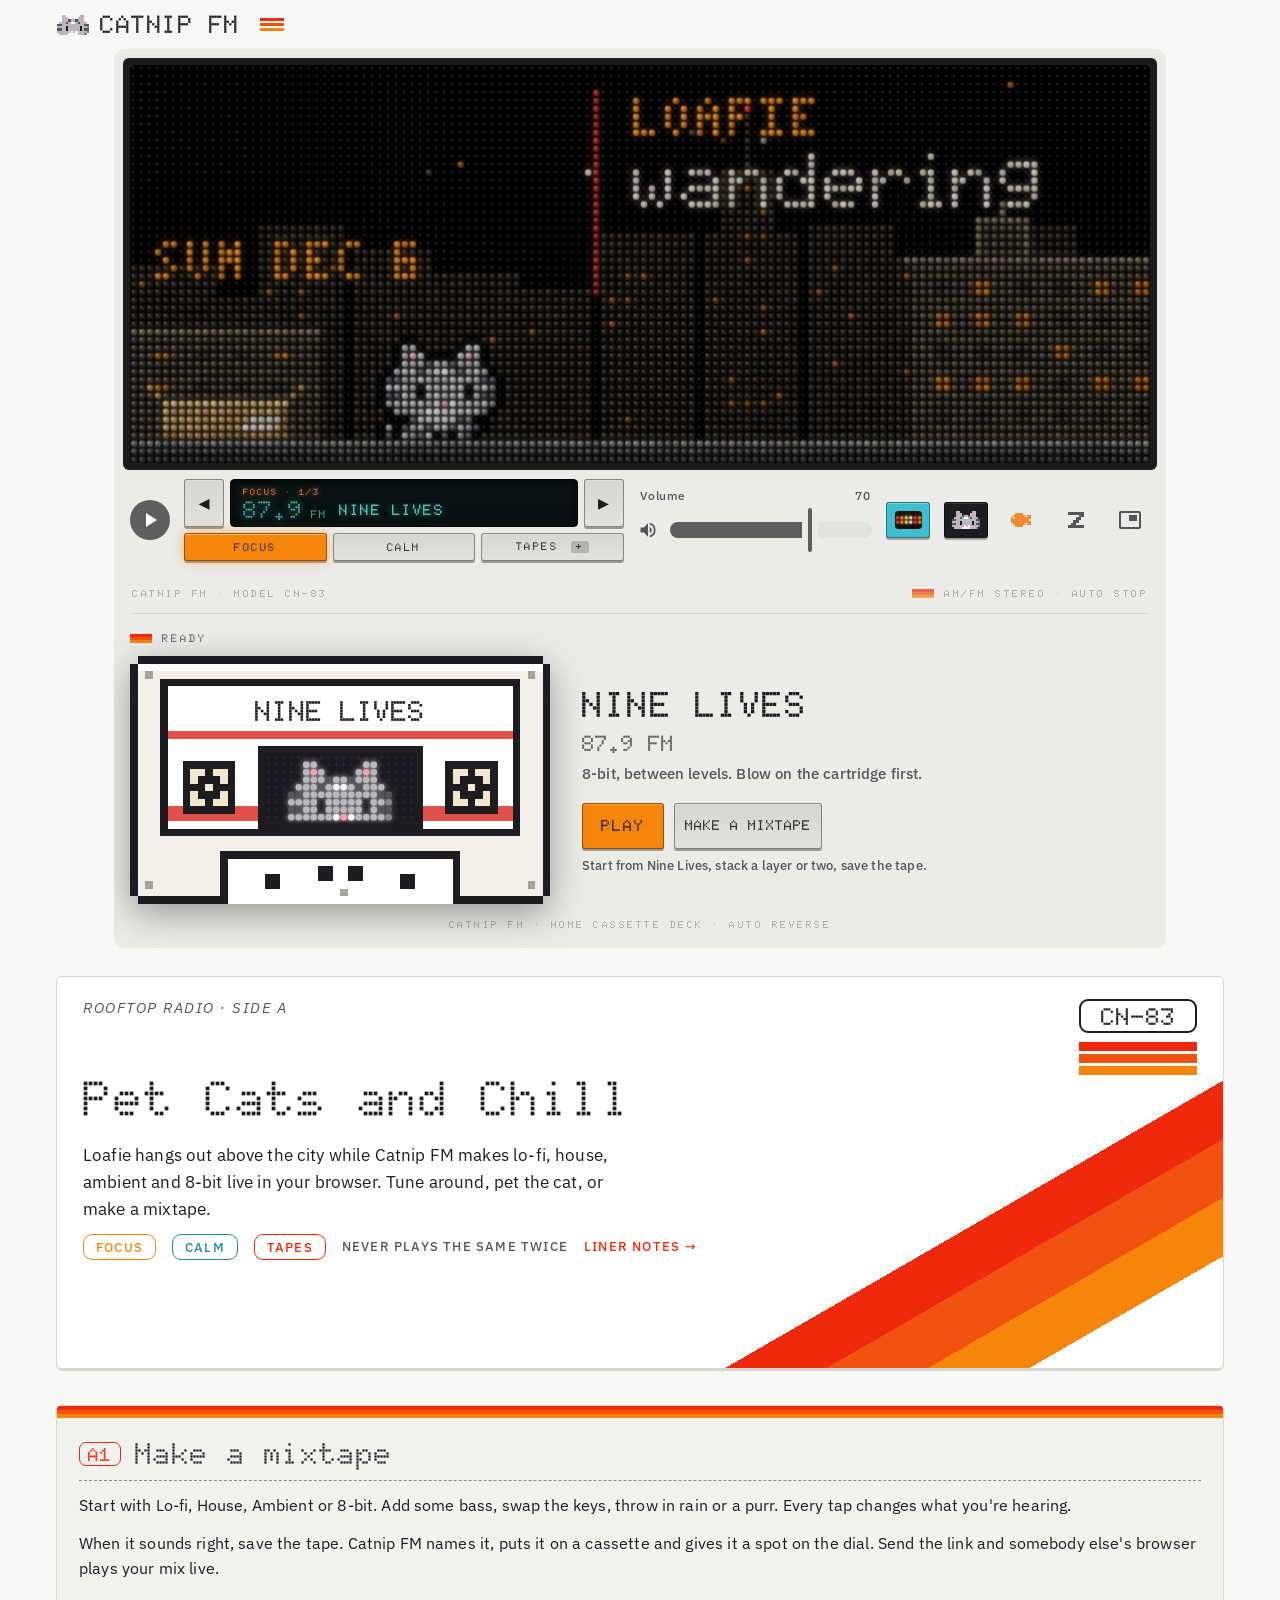
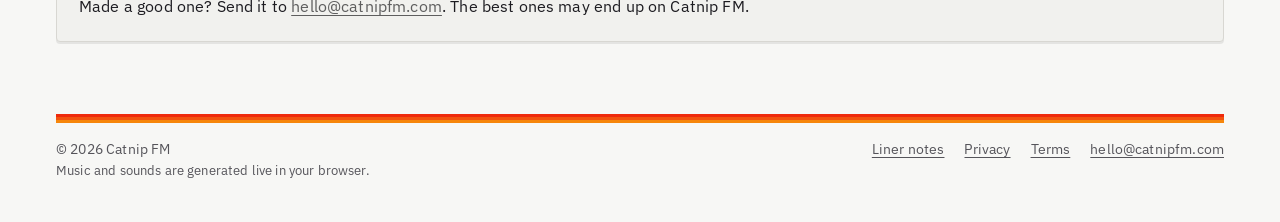
==== commit 16153cad: "night tracks" ====
--- a/index.html
+++ b/index.html
@@ -4,7 +4,7 @@
 <meta charset="utf-8">
 <meta name="viewport" content="width=device-width,initial-scale=1,viewport-fit=cover">
 <title>Catnip FM · Pet Cats and Chill</title>
-<meta name="description" content="Catnip FM is a nighttime rooftop radio with Loafie, live-generated lo-fi, trip-hop, house, synthwave and 8-bit, and mixtapes you can make and share.">
+<meta name="description" content="Catnip FM is a nighttime rooftop radio with Loafie, live-generated lo-fi, house, ambient and 8-bit, and mixtapes you can make and share.">
 <link rel="canonical" href="https://catnipfm.com/">
 
 <meta name="theme-color" content="#131313">
@@ -88,13 +88,13 @@
   <section class="intro sleeve">
     <div class="sleeve-top"><p class="kicker">Rooftop radio · Side A</p><span class="badge" aria-hidden="true"><b>CN-83</b><i></i><i></i><i></i></span></div>
     <h1>Pet Cats and Chill</h1>
-    <p class="lede">Loafie hangs out above the city while Catnip FM makes lo-fi, trip-hop, house, synthwave and 8-bit live in your browser. Tune around, pet the cat, or make a mixtape.</p>
+    <p class="lede">Loafie hangs out above the city while Catnip FM makes lo-fi, house, ambient and 8-bit live in your browser. Tune around, pet the cat, or make a mixtape.</p>
     <p class="sleeve-tags"><span class="tag tag-f">Focus</span><span class="tag tag-c">Calm</span><span class="tag tag-t">Tapes</span><span class="tag-plain">Never plays the same twice</span><a class="tag-plain tag-link" href="notes.html">Liner notes →</a></p>
   </section>
 
   <section class="liner">
     <h2><span class="trk">A1</span>Make a mixtape</h2>
-    <p>Start with Lo-fi, Trip-hop, House, Synthwave, Ambient or 8-bit. Add some bass, swap the keys, throw in rain or a purr. Every tap changes what you're hearing.</p>
+    <p>Start with Lo-fi, House, Ambient or 8-bit. Add some bass, swap the keys, throw in rain or a purr. Every tap changes what you're hearing.</p>
     <p>When it sounds right, save the tape. Catnip FM names it, puts it on a cassette and gives it a spot on the dial. Send the link and somebody else's browser plays your mix live.</p>
     <p>Made a good one? Send it to <a href="mailto:hello@catnipfm.com?subject=My%20mixtape">hello@catnipfm.com</a>. The best ones may end up on Catnip FM.</p>
   </section>
--- a/board.css
+++ b/board.css
@@ -331,7 +331,3 @@
 .coatbtn canvas{width:28px;height:18px;display:block;image-rendering:pixelated}
 html.broadcast .coatbtn{display:none}
 @media (max-width:700px){.coatbtn{height:40px}}
-/* six starting grooves: two rows of three step keys */
-.mt-keys.mt-presets{grid-template-columns:repeat(3,minmax(0,1fr));grid-auto-flow:row}
-.mixtape.building .mt-presets .hw:nth-child(4){background:var(--run-o)}.mixtape.building .mt-presets .hw:nth-child(5){background:var(--run-y)}.mixtape.building .mt-presets .hw:nth-child(6){background:var(--run-w)}
-.mixtape.building .mt-presets .hw:nth-child(2){background:var(--run-o)}.mixtape.building .mt-presets .hw:nth-child(3){background:var(--run-y)}.mixtape.building .mt-presets .hw:nth-child(1){background:var(--run-r)}
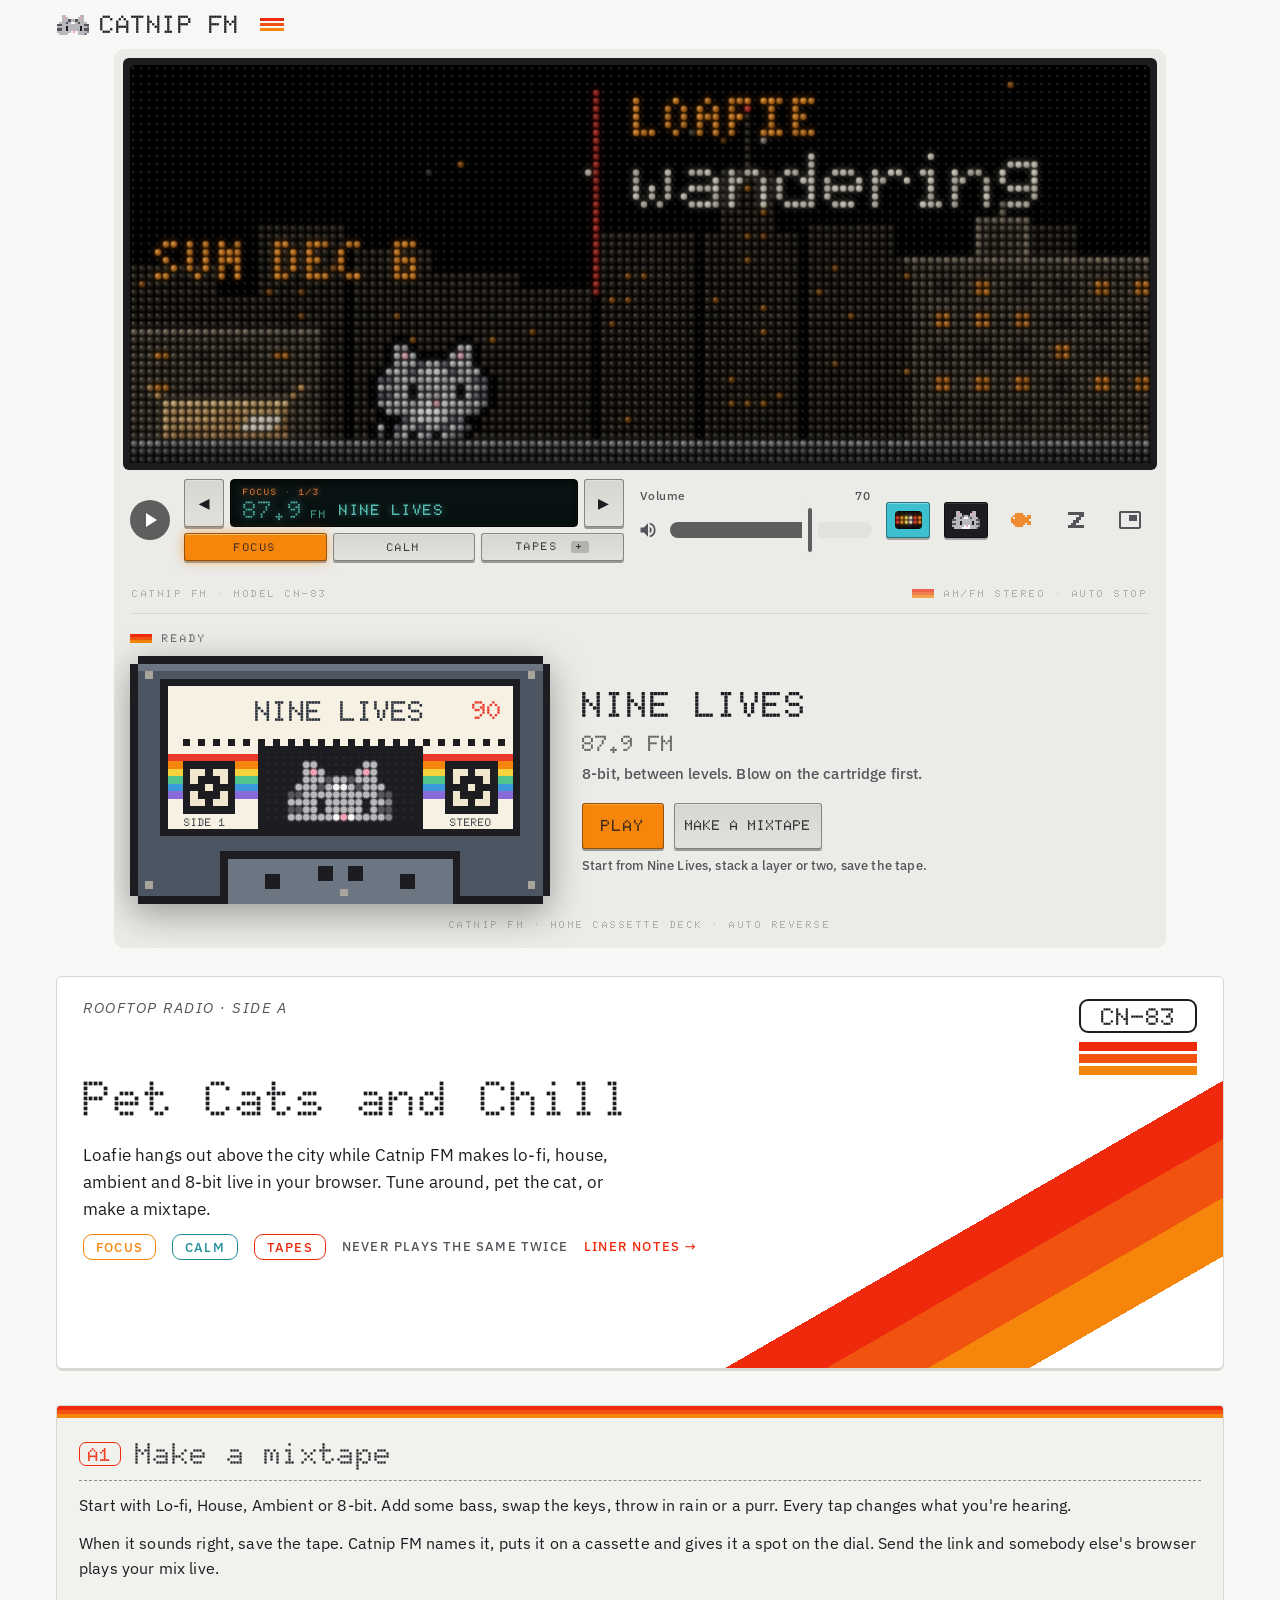
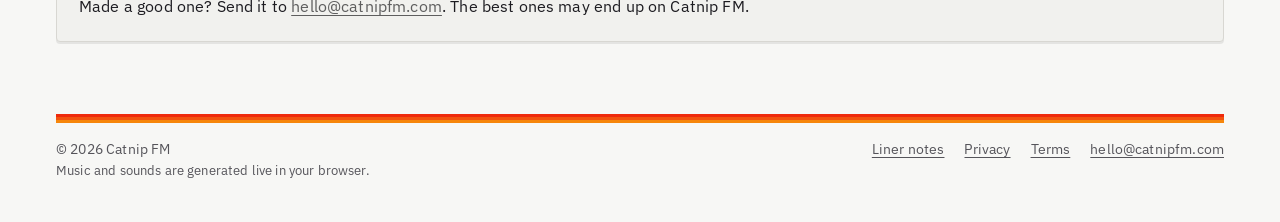
==== commit 39f2083d: "tape covers" ====
--- a/index.html
+++ b/index.html
@@ -13,13 +13,13 @@
 <meta property="og:url" content="https://catnipfm.com/">
 <meta property="og:title" content="Catnip FM · Pet Cats and Chill">
 <meta property="og:description" content="Pet the cat. Tune around. Make a mixtape. Music generated live above the city.">
-<meta property="og:image" content="https://catnipfm.com/og.png?v=20261023b">
+<meta property="og:image" content="https://catnipfm.com/og.png?v=20261023d">
 <meta property="og:image:width" content="1200"><meta property="og:image:height" content="630">
 <meta property="og:image:alt" content="Loafie on the Catnip FM rooftop above a pixel city at night, with a glowing radio display and cassette.">
 <meta name="twitter:card" content="summary_large_image">
 <meta name="twitter:title" content="Catnip FM · Pet Cats and Chill">
 <meta name="twitter:description" content="Pet the cat. Tune around. Make a mixtape. Music generated live above the city.">
-<meta name="twitter:image" content="https://catnipfm.com/og.png?v=20261023b">
+<meta name="twitter:image" content="https://catnipfm.com/og.png?v=20261023d">
 <link rel="icon" href="icons/favicon-32.png" sizes="32x32" type="image/png">
 <link rel="icon" href="icons/icon.svg" type="image/svg+xml">
 <link rel="apple-touch-icon" href="icons/apple-touch-icon.png">
--- a/board.css
+++ b/board.css
@@ -331,3 +331,11 @@
 .coatbtn canvas{width:28px;height:18px;display:block;image-rendering:pixelated}
 html.broadcast .coatbtn{display:none}
 @media (max-width:700px){.coatbtn{height:40px}}
+/* broadcast, vertical (?frame=vertical): 9:16 for Shorts and Reels */
+html.broadcast.vertical .boardwrap{flex-direction:column;justify-content:center;gap:4vh}
+html.broadcast.vertical .bcv{display:flex;flex-direction:column;align-items:center;gap:1.6vh;width:100%}
+html.broadcast.vertical .bcv-cass{width:64vw}
+html.broadcast.vertical .bcv-cass svg{width:100%;height:auto;display:block;filter:drop-shadow(0 2vw 3vw rgba(0,0,0,.6))}
+html.broadcast.vertical .bcv-name{margin:1vh 0 0;font:900 5vw/1 var(--dots);letter-spacing:.3vw;color:#f4ecd8;text-transform:uppercase}
+html.broadcast.vertical .bcv-site{margin:0;font:900 3.4vw/1 var(--dots);letter-spacing:.4vw;color:#f6860b;opacity:.8}
+.bcv{display:none}
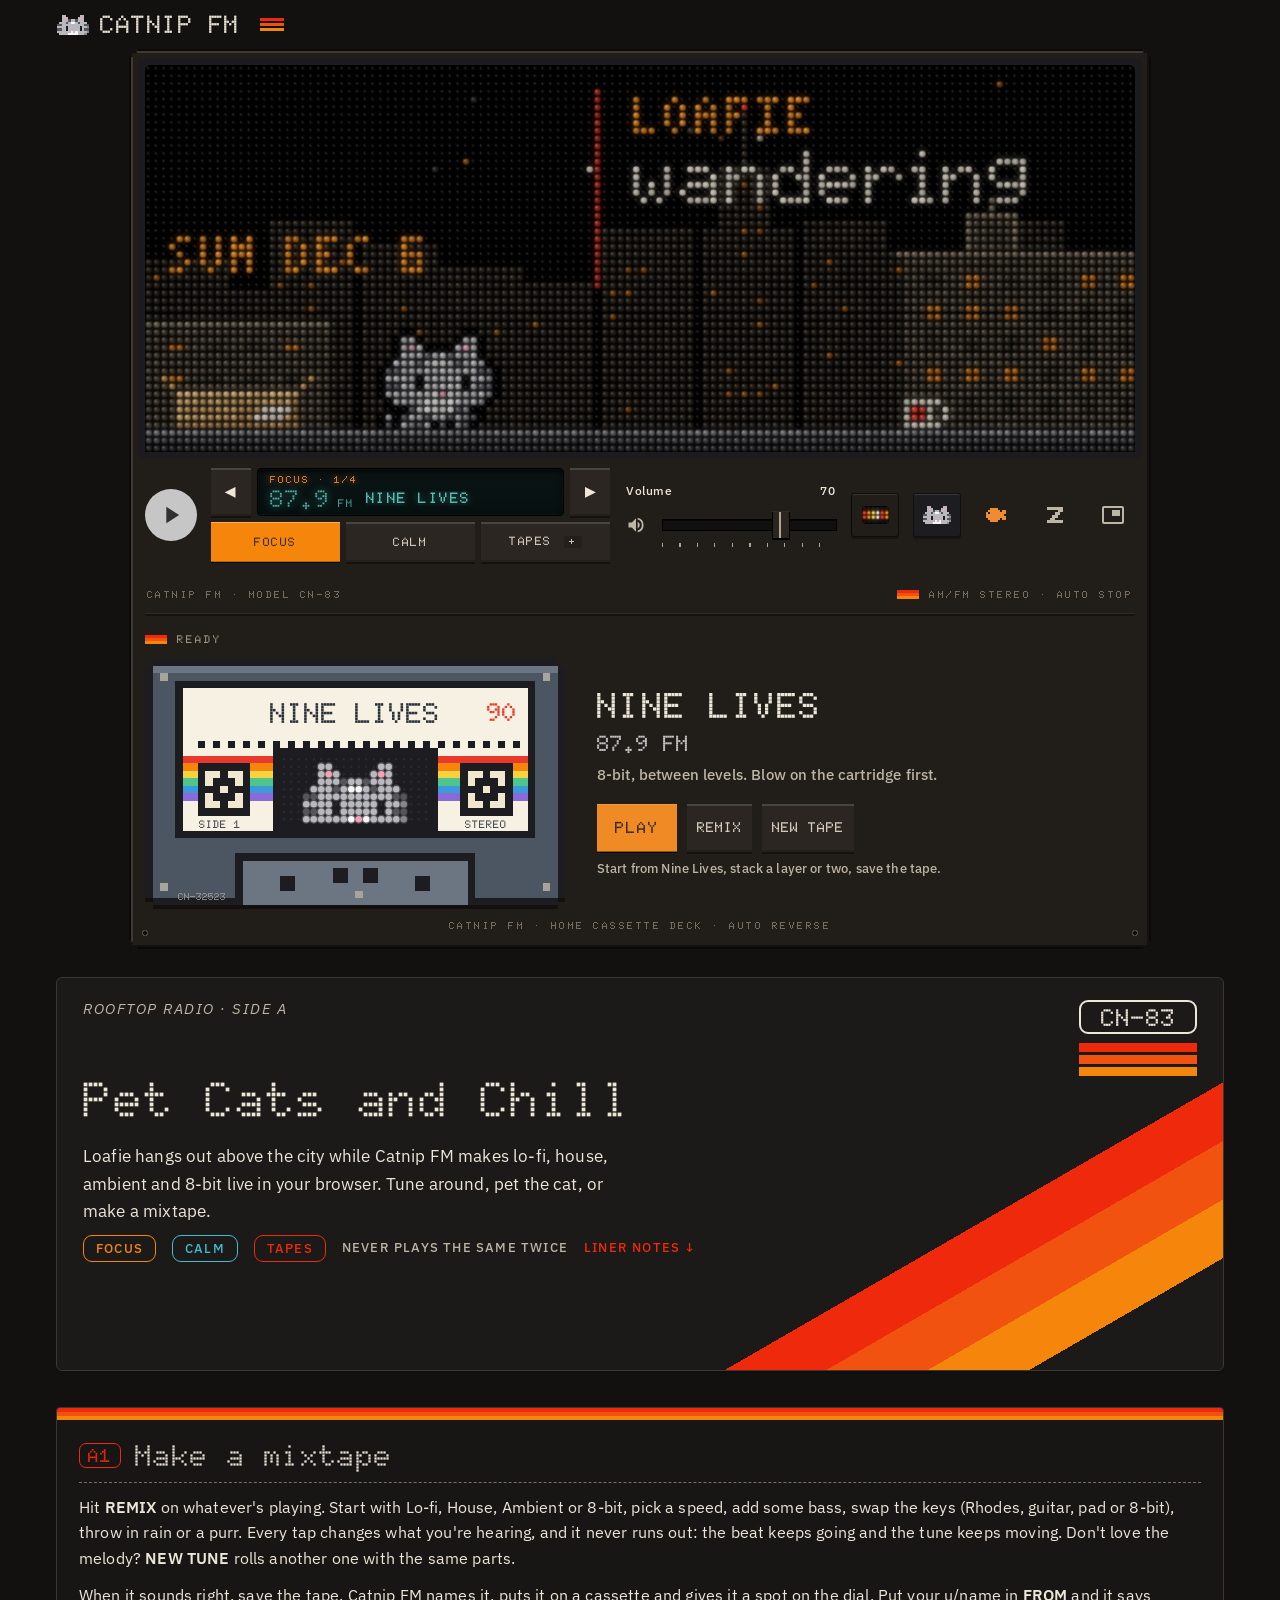
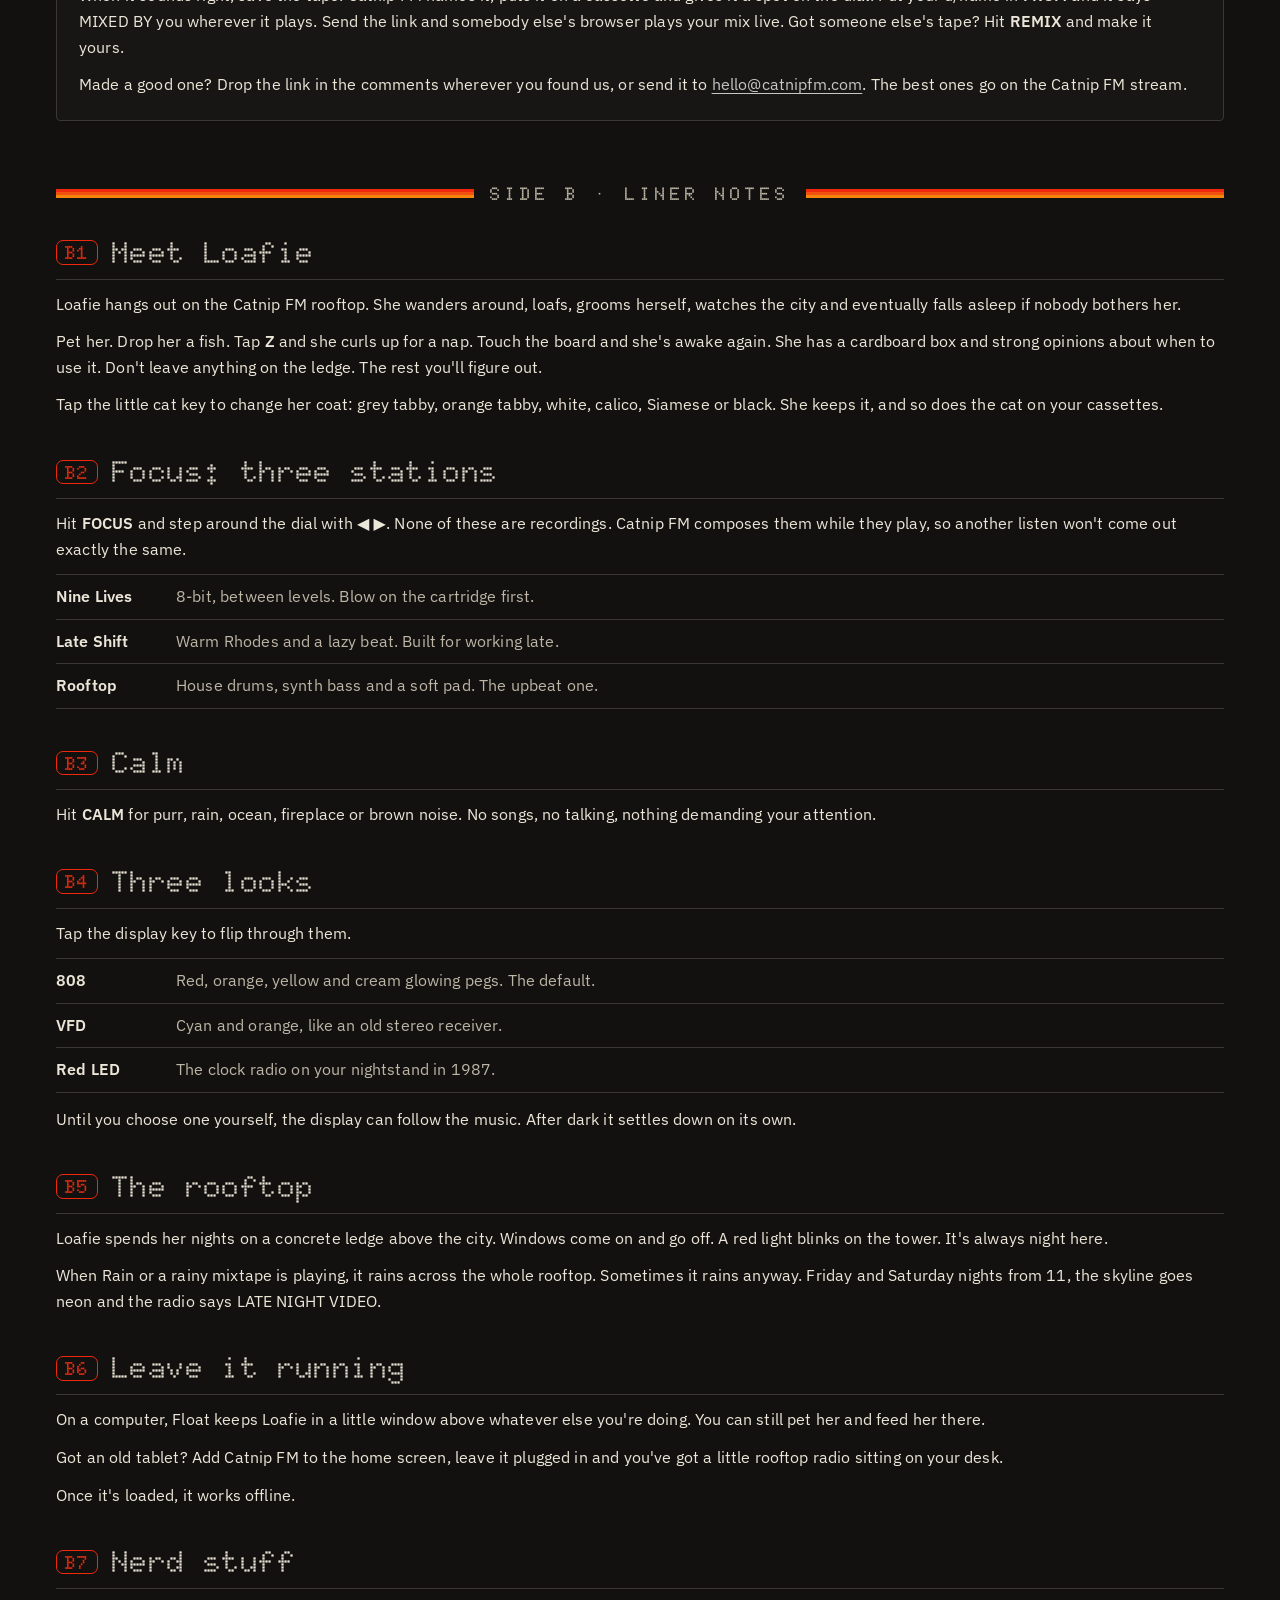
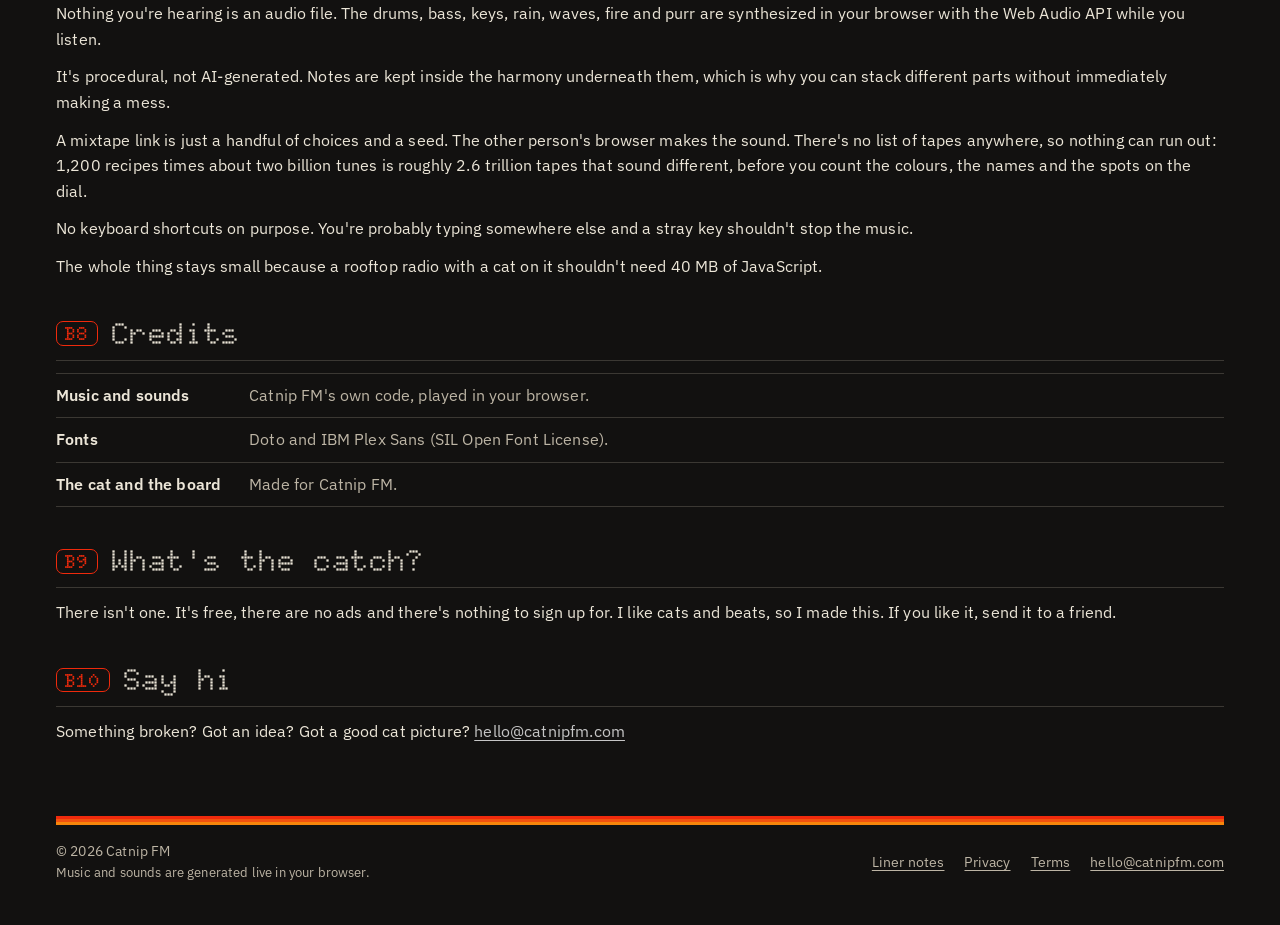
==== commit 7300ab45: "refresh" ====
--- a/index.html
+++ b/index.html
@@ -36,14 +36,11 @@
   <symbol id="i-cat" viewBox="0 0 14 9" shape-rendering="crispEdges"><path fill="#b9b9bd" d="M2 0h1v1h-1zM3 0h1v1h-1zM10 0h1v1h-1zM11 0h1v1h-1zM2 1h1v1h-1zM4 1h1v1h-1zM9 1h1v1h-1zM11 1h1v1h-1zM2 2h1v1h-1zM3 2h1v1h-1zM4 2h1v1h-1zM6 2h1v1h-1zM7 2h1v1h-1zM9 2h1v1h-1zM10 2h1v1h-1zM11 2h1v1h-1zM1 3h1v1h-1zM2 3h1v1h-1zM3 3h1v1h-1zM5 3h1v1h-1zM8 3h1v1h-1zM10 3h1v1h-1zM11 3h1v1h-1zM12 3h1v1h-1zM2 4h1v1h-1zM3 4h1v1h-1zM4 4h1v1h-1zM5 4h1v1h-1zM6 4h1v1h-1zM7 4h1v1h-1zM8 4h1v1h-1zM9 4h1v1h-1zM10 4h1v1h-1zM11 4h1v1h-1zM0 5h1v1h-1zM1 5h1v1h-1zM2 5h1v1h-1zM3 5h1v1h-1zM5 5h1v1h-1zM6 5h1v1h-1zM7 5h1v1h-1zM8 5h1v1h-1zM9 5h1v1h-1zM11 5h1v1h-1zM12 5h1v1h-1zM2 6h1v1h-1zM3 6h1v1h-1zM5 6h1v1h-1zM6 6h1v1h-1zM7 6h1v1h-1zM8 6h1v1h-1zM9 6h1v1h-1zM11 6h1v1h-1zM0 7h1v1h-1zM1 7h1v1h-1zM2 7h1v1h-1zM3 7h1v1h-1zM4 7h1v1h-1zM5 7h1v1h-1zM9 7h1v1h-1zM10 7h1v1h-1zM11 7h1v1h-1zM12 7h1v1h-1zM1 8h1v1h-1zM2 8h1v1h-1zM3 8h1v1h-1zM4 8h1v1h-1zM9 8h1v1h-1zM10 8h1v1h-1zM11 8h1v1h-1z"/><path fill="#f2a3b5" d="M3 1h1v1h-1zM10 1h1v1h-1zM7 7h1v1h-1z"/><path fill="#55555b" d="M5 2h1v1h-1zM8 2h1v1h-1zM4 3h1v1h-1zM9 3h1v1h-1zM0 4h1v1h-1zM1 4h1v1h-1zM12 4h1v1h-1zM13 4h1v1h-1zM0 6h1v1h-1zM1 6h1v1h-1zM12 6h1v1h-1zM13 6h1v1h-1z"/><path fill="#f6f6f4" d="M6 3h1v1h-1zM7 3h1v1h-1zM6 7h1v1h-1zM8 7h1v1h-1zM5 8h1v1h-1zM6 8h1v1h-1zM7 8h1v1h-1zM8 8h1v1h-1z"/><path fill="#1d1c21" d="M4 5h1v1h-1zM10 5h1v1h-1zM4 6h1v1h-1zM10 6h1v1h-1z"/><path fill="#86868c" d="M13 5h1v1h-1zM13 7h1v1h-1zM12 8h1v1h-1z"/></symbol>
   <symbol id="i-vol" viewBox="0 0 24 24"><path d="M3 9v6h4l5 5V4L7 9H3zm13.5 3A4.5 4.5 0 0 0 14 8v8a4.5 4.5 0 0 0 2.5-4zM14 3.2v2.1a7 7 0 0 1 0 13.4v2.1a9 9 0 0 0 0-17.6z"/></symbol>
   <symbol id="i-mute" viewBox="0 0 24 24"><path d="M16.5 12A4.5 4.5 0 0 0 14 7.97v2.21l2.45 2.45c.03-.2.05-.41.05-.63zm2.5 0c0 .94-.2 1.82-.54 2.64l1.51 1.51A8.8 8.8 0 0 0 21 12c0-4.28-2.99-7.86-7-8.77v2.06c2.89.86 5 3.54 5 6.71zM4.27 3L3 4.27 7.73 9H3v6h4l5 5v-6.73l4.25 4.25c-.67.52-1.42.93-2.25 1.18v2.06a8.99 8.99 0 0 0 3.69-1.81L19.73 21 21 19.73l-9-9L4.27 3zM12 4L9.91 6.09 12 8.18V4z"/></symbol>
-  <symbol id="i-sun" viewBox="0 0 24 24"><path d="M12 7a5 5 0 1 0 0 10 5 5 0 0 0 0-10zM2 13h2a1 1 0 0 0 0-2H2a1 1 0 0 0 0 2zm18 0h2a1 1 0 0 0 0-2h-2a1 1 0 0 0 0 2zM11 2v2a1 1 0 0 0 2 0V2a1 1 0 0 0-2 0zm0 18v2a1 1 0 0 0 2 0v-2a1 1 0 0 0-2 0zM5.99 4.58a1 1 0 0 0-1.41 1.41l1.06 1.06a1 1 0 0 0 1.41-1.41L5.99 4.58zm12.37 12.37a1 1 0 0 0-1.41 1.41l1.06 1.06a1 1 0 0 0 1.41-1.41l-1.06-1.06zm1.06-10.96a1 1 0 0 0-1.41-1.41l-1.06 1.06a1 1 0 0 0 1.41 1.41l1.06-1.06zM7.05 18.36a1 1 0 0 0-1.41-1.41l-1.06 1.06a1 1 0 0 0 1.41 1.41l1.06-1.06z"/></symbol>
   <symbol id="i-float" viewBox="0 0 24 24"><path d="M19 7h-8v6h8V7zm2-4H3c-1.1 0-2 .9-2 2v14c0 1.1.9 2 2 2h18c1.1 0 2-.9 2-2V5c0-1.1-.9-2-2-2zm0 16H3V5h18v14z"/></symbol>
-  <symbol id="i-sit" viewBox="-1.5 -1.5 9 9" shape-rendering="crispEdges"><path d="M0 0h6v1h-6zM4 1h2v1h-2zM3 2h2v1h-2zM2 3h2v1h-2zM1 4h2v1h-2zM0 5h6v1h-6z"/></symbol>
+  <symbol id="i-nap" viewBox="-1.5 -1.5 9 9" shape-rendering="crispEdges"><path d="M0 0h6v1h-6zM4 1h2v1h-2zM3 2h2v1h-2zM2 3h2v1h-2zM1 4h2v1h-2zM0 5h6v1h-6z"/></symbol>
   <symbol id="i-fish" viewBox="-0.5 -2.5 12 12" shape-rendering="crispEdges"><path d="M2 0h4v1h-4zM1 1h6v1h-6zM8 1h2v1h-2zM0 2h1v1h-1zM2 2h8v1h-8zM0 3h9v1h-9zM0 4h10v1h-10zM1 5h6v1h-6zM8 5h2v1h-2zM2 6h4v1h-4z"/></symbol>
-  <symbol id="i-tape" viewBox="-0.5 -2.5 13 13" shape-rendering="crispEdges"><path fill-rule="evenodd" d="M0 0h12v1h-12zM0 1h1v1h-1zM11 1h1v1h-1zM0 2h1v1h-1zM2 2h8v1h-8zM11 2h1v1h-1zM0 3h1v1h-1zM2 3h1v1h-1zM4 3h4v1h-4zM9 3h1v1h-1zM11 3h1v1h-1zM0 4h1v1h-1zM2 4h8v1h-8zM11 4h1v1h-1zM0 5h1v1h-1zM11 5h1v1h-1zM0 6h1v1h-1zM3 6h6v1h-6zM11 6h1v1h-1zM0 7h12v1h-12z"/></symbol>
   <symbol id="i-play" viewBox="0 0 24 24"><path d="M8 5v14l11-7z"/></symbol>
   <symbol id="i-stop" viewBox="0 0 24 24"><path d="M6 6h12v12H6z"/></symbol>
-  <symbol id="i-down" viewBox="0 0 24 24"><path d="M7 10l5 5 5-5z"/></symbol>
 </svg>
 <header class="top">
   <a class="brand" href="/" aria-label="Catnip FM home"><svg viewBox="0 0 20 12" aria-hidden="true"><use href="#i-cat"/></svg>CATNIP FM<span class="stripes" aria-hidden="true"><i></i><i></i><i></i></span></a>
@@ -76,7 +73,7 @@
       <button class="dispbtn" type="button" id="dispKey" aria-label="Display: Pegs. Tap for the next look." title="Next look"><canvas id="dispTile" aria-hidden="true"></canvas></button>
       <button class="coatbtn" type="button" id="coatKey" aria-label="Loafie's coat" title="Loafie's coat"><canvas id="coatTile" aria-hidden="true"></canvas></button>
       <button class="icon feedbtn" type="button" id="feedKey" aria-label="Give her a fish" title="Give her a fish"><svg><use href="#i-fish"/></svg></button>
-      <button class="icon sitbtn" type="button" id="sitKey" aria-pressed="false" aria-label="Let her nap" title="Let her nap"><svg><use href="#i-sit"/></svg></button>
+      <button class="icon napbtn" type="button" id="napKey" aria-pressed="false" aria-label="Let her nap" title="Let her nap"><svg><use href="#i-nap"/></svg></button>
       <button class="icon floatbtn" type="button" id="floatKey" aria-pressed="false" aria-label="Float" title="Keep her on top of your other windows" hidden><svg><use href="#i-float"/></svg></button>
     </div>
     <p class="unit-print" aria-hidden="true"><span>CATNIP FM · MODEL CN-83</span><span>AM/FM STEREO · AUTO STOP</span></p>
@@ -89,16 +86,91 @@
     <div class="sleeve-top"><p class="kicker">Rooftop radio · Side A</p><span class="badge" aria-hidden="true"><b>CN-83</b><i></i><i></i><i></i></span></div>
     <h1>Pet Cats and Chill</h1>
     <p class="lede">Loafie hangs out above the city while Catnip FM makes lo-fi, house, ambient and 8-bit live in your browser. Tune around, pet the cat, or make a mixtape.</p>
-    <p class="sleeve-tags"><span class="tag tag-f">Focus</span><span class="tag tag-c">Calm</span><span class="tag tag-t">Tapes</span><span class="tag-plain">Never plays the same twice</span><a class="tag-plain tag-link" href="notes.html">Liner notes →</a></p>
+    <p class="sleeve-tags"><span class="tag tag-f">Focus</span><span class="tag tag-c">Calm</span><span class="tag tag-t">Tapes</span><span class="tag-plain">Never plays the same twice</span><a class="tag-plain tag-link" href="#notes">Liner notes ↓</a></p>
   </section>
 
   <section class="liner">
     <h2><span class="trk">A1</span>Make a mixtape</h2>
-    <p>Start with Lo-fi, House, Ambient or 8-bit. Add some bass, swap the keys, throw in rain or a purr. Every tap changes what you're hearing.</p>
-    <p>When it sounds right, save the tape. Catnip FM names it, puts it on a cassette and gives it a spot on the dial. Send the link and somebody else's browser plays your mix live.</p>
-    <p>Made a good one? Send it to <a href="mailto:hello@catnipfm.com?subject=My%20mixtape">hello@catnipfm.com</a>. The best ones may end up on Catnip FM.</p>
+    <p>Hit <strong>REMIX</strong> on whatever's playing. Start with Lo-fi, House, Ambient or 8-bit, pick a speed, add some bass, swap the keys (Rhodes, guitar, pad or 8-bit), throw in rain or a purr. Every tap changes what you're hearing, and it never runs out: the beat keeps going and the tune keeps moving. Don't love the melody? <strong>NEW TUNE</strong> rolls another one with the same parts.</p>
+    <p>When it sounds right, save the tape. Catnip FM names it, puts it on a cassette and gives it a spot on the dial. Put your u/name in <strong>FROM</strong> and it says MIXED BY you wherever it plays. Send the link and somebody else's browser plays your mix live. Got someone else's tape? Hit <strong>REMIX</strong> and make it yours.</p>
+    <p>Made a good one? Drop the link in the comments wherever you found us, or send it to <a href="mailto:hello@catnipfm.com?subject=My%20mixtape">hello@catnipfm.com</a>. The best ones go on the Catnip FM stream.</p>
   </section>
 
+  <p class="side-b" id="notes">Side B · Liner notes</p>
+
+  <section>
+    <h2><span class="trk">B1</span>Meet Loafie</h2>
+    <p>Loafie hangs out on the Catnip FM rooftop. She wanders around, loafs, grooms herself, watches the city and eventually falls asleep if nobody bothers her.</p>
+    <p>Pet her. Drop her a fish. Tap <strong>Z</strong> and she curls up for a nap. Touch the board and she's awake again. She has a cardboard box and strong opinions about when to use it. Don't leave anything on the ledge. The rest you'll figure out.</p>
+    <p>Tap the little cat key to change her coat: grey tabby, orange tabby, white, calico, Siamese or black. She keeps it, and so does the cat on your cassettes.</p>
+  </section>
+
+  <section>
+    <h2><span class="trk">B2</span>Focus: three stations</h2>
+    <p>Hit <strong>FOCUS</strong> and step around the dial with ◀ ▶. None of these are recordings. Catnip FM composes them while they play, so another listen won't come out exactly the same.</p>
+    <dl class="items">
+      <dt>Nine Lives</dt><dd>8-bit, between levels. Blow on the cartridge first.</dd>
+      <dt>Late Shift</dt><dd>Warm Rhodes and a lazy beat. Built for working late.</dd>
+      <dt>Rooftop</dt><dd>House drums, synth bass and a soft pad. The upbeat one.</dd>
+    </dl>
+  </section>
+
+  <section>
+    <h2><span class="trk">B3</span>Calm</h2>
+    <p>Hit <strong>CALM</strong> for purr, rain, ocean, fireplace or brown noise. No songs, no talking, nothing demanding your attention.</p>
+  </section>
+
+  <section>
+    <h2><span class="trk">B4</span>Three looks</h2>
+    <p>Tap the display key to flip through them.</p>
+    <dl class="items">
+      <dt>808</dt><dd>Red, orange, yellow and cream glowing pegs. The default.</dd>
+      <dt>VFD</dt><dd>Cyan and orange, like an old stereo receiver.</dd>
+      <dt>Red LED</dt><dd>The clock radio on your nightstand in 1987.</dd>
+    </dl>
+    <p>Until you choose one yourself, the display can follow the music. After dark it settles down on its own.</p>
+  </section>
+
+  <section>
+    <h2><span class="trk">B5</span>The rooftop</h2>
+    <p>Loafie spends her nights on a concrete ledge above the city. Windows come on and go off. A red light blinks on the tower. It's always night here.</p>
+    <p>When Rain or a rainy mixtape is playing, it rains across the whole rooftop. Sometimes it rains anyway. Friday and Saturday nights from 11, the skyline goes neon and the radio says LATE NIGHT VIDEO.</p>
+  </section>
+
+  <section>
+    <h2><span class="trk">B6</span>Leave it running</h2>
+    <p>On a computer, Float keeps Loafie in a little window above whatever else you're doing. You can still pet her and feed her there.</p>
+    <p>Got an old tablet? Add Catnip FM to the home screen, leave it plugged in and you've got a little rooftop radio sitting on your desk.</p>
+    <p>Once it's loaded, it works offline.</p>
+  </section>
+
+  <section id="nerd">
+    <h2><span class="trk">B7</span>Nerd stuff</h2>
+    <p>Nothing you're hearing is an audio file. The drums, bass, keys, rain, waves, fire and purr are synthesized in your browser with the Web Audio API while you listen.</p>
+    <p>It's procedural, not AI-generated. Notes are kept inside the harmony underneath them, which is why you can stack different parts without immediately making a mess.</p>
+    <p>A mixtape link is just a handful of choices and a seed. The other person's browser makes the sound. There's no list of tapes anywhere, so nothing can run out: 1,200 recipes times about two billion tunes is roughly 2.6 trillion tapes that sound different, before you count the colours, the names and the spots on the dial.</p>
+    <p>No keyboard shortcuts on purpose. You're probably typing somewhere else and a stray key shouldn't stop the music.</p>
+    <p>The whole thing stays small because a rooftop radio with a cat on it shouldn't need 40 MB of JavaScript.</p>
+  </section>
+
+  <section>
+    <h2><span class="trk">B8</span>Credits</h2>
+    <dl class="items">
+      <dt>Music and sounds</dt><dd>Catnip FM's own code, played in your browser.</dd>
+      <dt>Fonts</dt><dd>Doto and IBM Plex Sans (SIL Open Font License).</dd>
+      <dt>The cat and the board</dt><dd>Made for Catnip FM.</dd>
+    </dl>
+  </section>
+
+  <section>
+    <h2><span class="trk">B9</span>What's the catch?</h2>
+    <p>There isn't one. It's free, there are no ads and there's nothing to sign up for. I like cats and beats, so I made this. If you like it, send it to a friend.</p>
+  </section>
+
+  <section>
+    <h2><span class="trk">B10</span>Say hi</h2>
+    <p>Something broken? Got an idea? Got a good cat picture? <a href="mailto:hello@catnipfm.com">hello@catnipfm.com</a></p>
+  </section>
   </div>
 </main>
 <footer class="foot">
@@ -106,7 +178,7 @@
     <p>© 2026 Catnip FM</p>
     <p class="credits">Music and sounds are generated live in your browser.</p>
   </div>
-  <nav aria-label="Footer"><a href="notes.html">Liner notes</a><a href="privacy.html">Privacy</a><a href="terms.html">Terms</a><a href="mailto:hello@catnipfm.com">hello@catnipfm.com</a></nav>
+  <nav aria-label="Footer"><a href="./#notes">Liner notes</a><a href="privacy.html">Privacy</a><a href="terms.html">Terms</a><a href="mailto:hello@catnipfm.com">hello@catnipfm.com</a></nav>
 </footer>
 <script src="analytics.js" defer></script>
 <script src="board.js" defer></script>
--- a/site.css
+++ b/site.css
@@ -17,9 +17,7 @@
   --gutter:max(16px,env(safe-area-inset-left,0px)); --wide:1200px; --read:720px;
   color-scheme:dark;
 }
-@media (prefers-color-scheme:light){:root:not([data-theme="dark"]){
-  --p:#3a3940; --on-p:#f7f7f5; --p-c:#e1e1dd; --on-p-c:#24221e; --s:#4d483f; --s-c:#e1e1dd; --on-s-c:#24221e; --surf:#f7f7f5; --surf-low:#f1f1ee; --surf-c:#ebebe8; --surf-high:#e1e1dd; --surf-highest:#d6d6d1; --on-surf:#1d1c21; --on-surf-v:#55545a; --outline:#8e8d88; --outline-v:#d8d7d2; --cat:#827a70; --cat-stripe:#5d5851; color-scheme:light}}
-:root.light{color-scheme:light;--cat:#827a70;--cat-stripe:#5d5851}
+/* no light mode: it's always night at Catnip FM */
 
 *{box-sizing:border-box}
 html{-webkit-text-size-adjust:100%}
@@ -47,9 +45,6 @@
 h2{font:700 clamp(24px,2.9vw,31px)/1.2 var(--display);letter-spacing:.4px}
 h3{font-size:18px}
 .lede{font-size:18px;color:var(--on-surf-v);max-width:62ch;margin:0 0 16px}
-.tips{display:flex;flex-wrap:wrap;gap:8px;padding:0;margin:20px 0 0;list-style:none}
-.tips li{font:500 13px/18px var(--font);color:var(--on-surf-v);background:var(--surf-c);border:1px solid var(--outline-v);border-radius:8px;padding:7px 12px}
-.tips b{color:var(--on-surf);font-weight:500}
 
 
 
@@ -115,7 +110,6 @@
 .items dd{color:var(--on-surf-v)}
 @media (max-width:560px){.items{grid-template-columns:1fr}.items dt{border-bottom:0;padding-bottom:0}.items dd{padding-top:2px}}
 .beats{color:var(--on-surf-v);font-style:italic}
-kbd{font:500 13px/1 ui-monospace,SFMono-Regular,Menlo,monospace;padding:3px 6px;border:1px solid var(--outline-v);border-bottom-width:2px;border-radius:5px;background:var(--surf-c)}
 /* 404 */
 .lostwrap{margin:8px 0 20px;max-width:440px}
 .lost{display:block;width:100%;height:auto;border-radius:12px;box-shadow:0 0 0 7px #1c1c1e}
@@ -124,17 +118,14 @@
 .lede.short{display:none}
 @media (max-width:700px){.lede.short{display:block}.lede.long{display:none}}
 
-/* liner notes and stickers: a few sections printed like cassette inserts and instruction labels */
+/* the A1 liner note: printed like a cassette insert */
 .liner{background:var(--surf-low);border:1px solid var(--outline-v);border-top:6px solid var(--c-orange);border-radius:4px;padding:18px 22px 10px;box-shadow:0 2px 0 rgba(0,0,0,.08)}
 .liner h2{border-bottom:1px dashed var(--outline)!important}
-.sticker{border:2px dashed var(--outline);border-radius:4px;padding:16px 20px 6px;background:color-mix(in srgb,var(--c-yellow) 18%,var(--surf))}
 .print{font:900 11px/1.4 var(--dots);letter-spacing:2px;text-transform:uppercase;color:var(--on-surf-v)}
 
 /* ================= 80s: the stripes =================
    Red, red-orange and orange, straight off a tape sleeve. They turn up on the logo, the intro (a cassette J-card),
-   the tracklist, the radio case and the footer; the stripe colours stay the same in light and dark. */
-@media (prefers-color-scheme:light){:root:not([data-theme="dark"]){--sleeve:#ffffff}}
-:root.light{--sleeve:#ffffff}
+   the tracklist, the radio case and the footer. */
 .brand .stripes{display:inline-grid;gap:2px;width:24px;margin-left:10px;vertical-align:middle}
 .brand .stripes i{display:block;height:3px}
 .stripes i:nth-child(1),.badge i:nth-of-type(1){background:var(--s1)}.stripes i:nth-child(2),.badge i:nth-of-type(2){background:var(--s2)}.stripes i:nth-child(3),.badge i:nth-of-type(3){background:var(--s3)}
@@ -195,4 +186,4 @@
 @media (max-width:700px){.unit-print span:last-child{display:none}}
 
 .tag-f{border-color:var(--s3);color:var(--s3)}.tag-c{border-color:var(--c-cyan);color:var(--c-cyan)}.tag-t{border-color:var(--s1);color:var(--s1)}
-:root.light .tag-c{color:#1f8c99;border-color:#1f8c99}
+.page1 .side-b{margin:64px 0 32px} /* Side B: the liner notes start here */
--- a/board.css
+++ b/board.css
@@ -4,21 +4,18 @@
 .window{position:relative;width:100%;aspect-ratio:4/1;max-width:100%;background:var(--window);border-radius:6px 6px 2px 2px;box-shadow:0 0 0 var(--bz,7px) #1c1c1e,inset 0 0 0 1px #2a2a2d;overflow:hidden;cursor:default;touch-action:manipulation;user-select:none;-webkit-user-select:none}
 .window canvas{position:absolute;inset:0;width:100%;height:100%;display:block}
 .window.game{aspect-ratio:128/18;margin-top:0;border-radius:0 0 6px 6px;cursor:pointer}
-/* one board: the clock and the desk meet with no gap, so the dots run straight on; the bezel goes round the outside of both */
+/* one board: the clock and the rooftop meet with no gap, so the dots run straight on; the bezel goes round the outside of both */
 .unit>.window:not(.game){border-radius:6px 6px 0 0;box-shadow:calc(var(--bz)*-1) 0 0 0 #1c1c1e,var(--bz) 0 0 0 #1c1c1e,0 calc(var(--bz)*-1) 0 0 #1c1c1e,calc(var(--bz)*-1) calc(var(--bz)*-1) 0 0 #1c1c1e,var(--bz) calc(var(--bz)*-1) 0 0 #1c1c1e}
 .unit>.window.game{box-shadow:calc(var(--bz)*-1) 0 0 0 #1c1c1e,var(--bz) 0 0 0 #1c1c1e,0 var(--bz) 0 0 #1c1c1e,calc(var(--bz)*-1) var(--bz) 0 0 #1c1c1e,var(--bz) var(--bz) 0 0 #1c1c1e}
 .unit{--bz:7px}
 @media (max-width:700px){.unit{--bz:4px}}
 .window.game[hidden]{display:none}
-/* phones: the desk zooms in on her; the canvases are twice as wide and a camera slides along */
-.window.game.zoom{aspect-ratio:64/18}
-.window.game.zoom canvas{width:200%;right:auto;will-change:transform}
-.window.game{overflow:visible} /* so the hint can sit above the desk */
+.window.game{overflow:visible} /* so the Pet Loafie hint can sit above the rooftop */
 .pethint{position:absolute;top:auto;bottom:86%;transform:translateX(-50%);padding:3px 8px;border-radius:10px;background:rgba(255,255,255,.92);color:#15161a;font:900 11px/1.2 var(--dots);letter-spacing:.5px;white-space:nowrap;pointer-events:none;animation:pethint 1.4s ease-in-out infinite;z-index:2}
 .pethint::after{content:'';position:absolute;left:50%;bottom:-5px;margin-left:-5px;border:5px solid transparent;border-bottom:0;border-top-color:rgba(255,255,255,.92)}
 .pethint[hidden]{display:none}
 @keyframes pethint{50%{transform:translateX(-50%) translateY(3px)}}
-@media (prefers-reduced-motion:reduce){.pethint{animation:none}}
+@media (prefers-reduced-motion:reduce){.pethint{animation:none}.face{transition:none}}
 .face{display:grid;gap:16px;margin-top:16px;transition:opacity .9s ease}
 body.idle .face{opacity:.07;transition-duration:2.4s}
 
@@ -31,10 +28,10 @@
 .lbl{display:flex;justify-content:space-between;gap:8px;font-size:12px;line-height:16px;letter-spacing:.5px;font-weight:500;color:var(--on-surf-v);padding:0 2px}
 
 /* State layer: an overlay of the content colour at 8% on hover, 10% while pressed */
-.btn,.icon,.seg button,.switch{position:relative;isolation:isolate;overflow:hidden}
-.btn::before,.icon::before,.seg button::before{content:'';position:absolute;inset:0;background:currentColor;opacity:0;transition:opacity .15s;pointer-events:none;border-radius:inherit}
-.btn:hover::before,.icon:hover::before,.seg button:hover::before{opacity:.08}
-.btn:active::before,.icon:active::before,.seg button:active::before{opacity:.1}
+.btn,.icon{position:relative;isolation:isolate;overflow:hidden}
+.btn::before,.icon::before{content:'';position:absolute;inset:0;background:currentColor;opacity:0;transition:opacity .15s;pointer-events:none;border-radius:inherit}
+.btn:hover::before,.icon:hover::before{opacity:.08}
+.btn:active::before,.icon:active::before{opacity:.1}
 
 /* Common buttons: 40dp, full-round, label-large, 24dp side padding (16dp when leading with an icon) */
 .btn{font:500 14px/20px var(--font);letter-spacing:.1px;height:40px;padding:0 24px;border:0;border-radius:20px;cursor:pointer;display:inline-flex;align-items:center;gap:8px;white-space:nowrap}
@@ -51,25 +48,8 @@
 #playKey svg+svg,#playKey[aria-pressed="true"] svg:first-child{display:none}
 #playKey[aria-pressed="true"] svg+svg{display:block}
 
-
 /* Outlined text field (also the exposed dropdown): 56dp, extra-small corners, 1dp outline, 2dp primary when focused,
    label floating in the outline gap, body-large input text */
-.field{position:relative;height:56px;min-width:0}
-.field select,.field input{width:100%;height:56px;margin:0;padding:0 16px;font:400 16px/24px var(--font);letter-spacing:.5px;color:var(--on-surf);background:transparent;border:1px solid var(--outline);border-radius:4px;outline:none;appearance:none;-webkit-appearance:none;min-width:0}
-.field select{padding-right:48px;cursor:pointer;text-overflow:ellipsis;white-space:nowrap;overflow:hidden}
-.field select option{background:var(--surf-c);color:var(--on-surf)}
-.field.icon-end input{padding-right:52px}
-.field:hover select,.field:hover input{border-color:var(--on-surf)}
-.field select:focus,.field input:focus{border-color:var(--p);box-shadow:inset 0 0 0 1px var(--p)}
-.field label{position:absolute;left:12px;top:-8px;padding:0 4px;background:var(--surf-c);font:400 12px/16px var(--font);letter-spacing:.4px;color:var(--on-surf-v);pointer-events:none;transition:top .15s,font-size .15s,line-height .15s}
-.field.text input:placeholder-shown:not(:focus)+label{top:16px;font-size:16px;line-height:24px;letter-spacing:.5px}
-.field input::placeholder{color:var(--on-surf-v);opacity:0}
-.field input:focus::placeholder{opacity:1}
-.field:focus-within label{color:var(--p)}
-.field .arrow{position:absolute;right:12px;top:16px;width:24px;height:24px;fill:var(--on-surf-v);pointer-events:none}
-.field .icon{position:absolute;right:4px;top:8px}
-.field [hidden]{display:none}
-
 
 /* Slider: 16dp tracks, active = primary, inactive = secondary container, 4×44 handle with 6dp of clear space either side */
 .fader{width:100%;height:44px;margin:0;appearance:none;-webkit-appearance:none;background:transparent;cursor:pointer;display:block;--v:50%}
@@ -80,19 +60,13 @@
 .fader::-moz-range-progress{height:16px;border-radius:8px 0 0 8px;background:var(--p)}
 .fader::-moz-range-thumb{width:4px;height:44px;border:0;border-radius:2px;background:var(--p);box-shadow:0 0 0 6px var(--surf-c)}
 
-
-.about{margin:16px 0 0;font:400 12px/16px var(--font);letter-spacing:.4px;color:var(--on-surf-v);transition:opacity .9s ease}
-.about a{color:inherit;text-decoration:underline;text-underline-offset:2px}
-body.idle .about{opacity:.07;transition-duration:2.4s}
 /* Focus indicator: 3dp secondary, 2dp outside the component */
 :focus-visible{outline:3px solid var(--s);outline-offset:2px}
-.field select:focus-visible,.field input:focus-visible{outline:none}
-@media (prefers-reduced-motion:reduce){.face,.switch,.switch i,.field label{transition:none}}
 
 /* In the installed app (and in Float's window) the page around the board disappears */
 @media (display-mode:standalone){.top,#page,.foot{display:none!important}.boardwrap{padding-top:16px}}
 .boardwrap{padding:0 var(--gutter)}
-/* Controls: one row on wide screens; on phones, play + station, then volume + brightness side by side */
+/* Controls: one row on wide screens; on phones, play + tuner, then the coat, display, fish and nap keys */
 .face .row{display:grid;grid-template-columns:auto minmax(0,1.5fr) minmax(0,.8fr) auto auto auto auto auto;gap:12px 14px;align-items:center}
 .fz{display:flex;align-items:center;gap:10px}
 .fz .ico{display:block;width:20px;height:20px;fill:var(--on-surf-v);flex:0 0 auto}
@@ -110,17 +84,12 @@
   .face .coatbtn{grid-column:2;grid-row:2;justify-self:end}
   .face .dispbtn{grid-column:3;grid-row:2;height:40px}
   .face .feedbtn{grid-column:4;grid-row:2}
-  .face .sitbtn{grid-column:5;grid-row:2}
+  .face .napbtn{grid-column:5;grid-row:2}
   .face .vol,.face .floatbtn{display:none} /* phones have volume buttons, and can't float */
   .face .row>.ctl .lbl{display:none}
   .fz .ico{display:block}
   .icon{width:40px;height:40px}
   .icon svg{width:22px;height:22px}
-  .field{height:44px}
-  .field select,.field input{height:44px;font-size:15px;padding:0 12px}
-  .field select{padding-right:40px}
-  .field .arrow{top:10px;right:8px}
-  .field label{font-size:11px;line-height:14px;top:-7px;left:10px}
   .fader{height:32px}
   .fader::-webkit-slider-runnable-track{height:10px;border-radius:5px}
   .fader::-webkit-slider-thumb{height:28px;margin-top:-9px}
@@ -132,26 +101,18 @@
 #page:focus{outline:none}
 .icon[hidden]{display:none}
 .icon:disabled{opacity:.38;cursor:default}.icon:disabled::before{display:none}
-.icon.sitbtn[aria-pressed="true"],.icon.floatbtn[aria-pressed="true"]{background:var(--s-c);color:var(--on-s-c)}
+.icon.napbtn[aria-pressed="true"],.icon.floatbtn[aria-pressed="true"]{background:var(--s-c);color:var(--on-s-c)}
 .floatnote{display:flex;align-items:center;justify-content:center;gap:14px;flex-wrap:wrap;border-radius:8px;background:var(--surf-high);color:var(--on-surf-v);font:500 14px/20px var(--font);padding:12px}
 .floatnote[hidden]{display:none}
 /* Palette tiles: each a tiny board in its palette */
-.dots{display:flex;gap:2px;align-items:center}
-/* DISPLAY: one key that steps through the four looks; its tile shows the current one */
+/* DISPLAY: one key that steps through the three looks (808, VFD, Red LED); its tile shows the current one */
 .dispbtn{width:44px;height:36px;display:grid;place-items:center;padding:0;border:1px solid rgba(0,0,0,.4);border-radius:3px;background:var(--c-cyan);box-shadow:inset 0 1px 0 rgba(255,255,255,.35),0 2px 0 rgba(0,0,0,.3);cursor:pointer;position:relative;overflow:hidden}
 .dispbtn::before{content:'';position:absolute;inset:0;background:#000;opacity:0;transition:opacity .15s}.dispbtn:hover::before{opacity:.08}
 .dispbtn:active{transform:translateY(1px)}
 .dispbtn canvas{width:27px;height:18px;display:block;border-radius:3px;position:relative}
 html.broadcast .dispbtn{display:none}
 /* lit keys: whatever is on glows, like a lit button on an old radio */
-.icon.sitbtn[aria-pressed="true"],.icon.floatbtn[aria-pressed="true"]{background:var(--p)!important;color:var(--on-p)!important}
-.swatch{position:relative;isolation:isolate;overflow:hidden;width:36px;height:36px;border:0;border-radius:4px;padding:0;background:transparent;cursor:pointer;display:grid;place-items:center}
-.swatch::before{content:'';position:absolute;inset:0;background:var(--on-surf);opacity:0;transition:opacity .15s;border-radius:inherit}
-.swatch:hover::before{opacity:.08}
-.swatch::after{content:"";position:absolute;left:50%;bottom:1px;width:10px;height:2px;margin-left:-5px;background:repeating-linear-gradient(90deg,var(--p) 0 2px,transparent 2px 4px);opacity:0}
-.swatch[aria-pressed="true"]::after{opacity:1}
-.swatch canvas{width:24px;height:16px;display:block;position:relative;z-index:1;transition:opacity .2s}
-@media (min-width:701px){.swatch{width:30px;height:30px}.swatch canvas{width:20px;height:13px}}
+.icon.napbtn[aria-pressed="true"],.icon.floatbtn[aria-pressed="true"]{background:var(--p)!important;color:var(--on-p)!important}
 
 /* Broadcast mode (?broadcast=video|live): just the board, centred in a 16:9 frame, for streaming software */
 html.broadcast,html.broadcast body{height:100%;margin:0;overflow:hidden;background:#0b0b0c;cursor:none}
@@ -164,15 +125,13 @@
 /* screen-reader-only text (the board described in words); visually hidden */
 .sr{position:absolute!important;width:1px;height:1px;padding:0;margin:-1px;overflow:hidden;clip:rect(0 0 0 0);clip-path:inset(50%);white-space:nowrap;border:0}
 
-/* SLEEP: a labelled clock-radio button; shows the minutes left while the timer runs */
-
 /* ===== Mixtape deck: opens inside the case, under the controls ===== */
 /* hardware keys: rectangular, a raised edge, a printed legend; lit means on */
 .hw{font:900 14px/1 var(--dots);letter-spacing:1px;text-transform:uppercase;padding:12px 10px;border:1px solid rgba(0,0,0,.4);border-radius:3px;cursor:pointer;
   background:linear-gradient(var(--surf-highest),var(--surf-high));color:var(--on-surf);box-shadow:inset 0 1px 0 rgba(255,255,255,.22),0 2px 0 rgba(0,0,0,.35);transition:background .1s,box-shadow .1s}
 .hw:hover{filter:brightness(1.05)}
 .hw:active{transform:translateY(1px);box-shadow:inset 0 1px 0 rgba(255,255,255,.2),0 1px 0 rgba(0,0,0,.35)}
-.hw[aria-pressed=true]{background:var(--c-mint);color:var(--ink);box-shadow:inset 0 1px 0 rgba(255,255,255,.5),0 0 12px color-mix(in srgb,var(--c-mint) 70%,transparent),0 2px 0 rgba(0,0,0,.35)}
+.hw[aria-pressed=true]{background:var(--c-mint);color:var(--ink)}
 .hw[hidden]{display:none}
 .hw-big{padding:14px 18px;font-size:16px;background:var(--c-orange);color:var(--ink)}
 .mt-print{font:900 11px/1.4 var(--dots);letter-spacing:2px;text-transform:uppercase;color:var(--on-surf-v)}
@@ -251,7 +210,6 @@
 /* the case corners: squarer, like moulded plastic */
 .unit{border-radius:10px}
 
-
 /* the fish key is a goldfish */
 .feedbtn{color:#ef8c32}.feedbtn svg{fill:#ef8c32}
 
@@ -274,15 +232,15 @@
 .bands{grid-column:1/-1;display:grid;grid-template-columns:repeat(3,1fr);gap:6px}
 .bandkey{padding:7px 4px;font-size:11px;letter-spacing:1.5px}
 .bandkey em{font-style:normal;display:inline-block;min-width:18px;margin-left:4px;padding:1px 4px;border-radius:2px;background:rgba(0,0,0,.18);font-size:10px}
-.bandkey[aria-pressed=true]{background:var(--s3);color:var(--ink);box-shadow:inset 0 1px 0 rgba(255,255,255,.45),0 0 12px color-mix(in srgb,var(--s3) 55%,transparent),0 2px 0 rgba(0,0,0,.35)}
+.bandkey[aria-pressed=true]{background:var(--s3);color:var(--ink)}
 .bandkey[data-band=calm][aria-pressed=true]{background:var(--c-cyan)}
 .bandkey[data-band=tapes][aria-pressed=true]{background:var(--s1);color:#fff}
 @media (max-width:700px){.lcd{height:46px;padding:4px 10px;column-gap:8px}.lcd-freq b{font-size:20px}.lcd-name{font-size:13px}.tuner{grid-template-columns:34px minmax(0,1fr) 34px}.tunestep{height:46px}}
 
-
 /* ================= the rhythm composer =================
-   While you build, the deck is a charcoal drum-machine panel: the cassette and a pattern display on the left,
-   the pads and channel keys on the right, and a 16-step light run in the four 808 colours chasing the bar. */
+   While you build, the deck lights up (the rack section further down sets the faceplate): the keys and pads, and under
+   them the cassette and a pattern display with a 16-step light run in the four 808 colours chasing the bar.
+   The --run-* and --cream values here are the deck's lamp colours; the panel background below is overridden by the rack. */
 .mixtape.building{--pnl:#3d322b;--pnl2:#30271f;--cream:#f6ead2;--run-r:#e8392b;--run-o:#f08a24;--run-y:#f2d14d;--run-w:#f4ecd8;
   background:linear-gradient(var(--pnl),var(--pnl2));color:var(--cream);border-top:1px solid #000;border-radius:6px;padding:12px 16px 10px;box-shadow:inset 0 1px 0 rgba(255,255,255,.08),0 3px 0 rgba(0,0,0,.35)}
 .mixtape.building .mt-print,.mixtape.building .mt-model{color:#d2bfa3}
@@ -292,12 +250,12 @@
 @media (max-width:700px){.mixtape.building .mt-left{display:flex;flex-direction:column-reverse}.mixtape.building .mt-well .mt-cass{max-width:170px}}
 /* channel keys: dark, printed cream; lit = the orange-red lamp */
 .mixtape.building .mt-keys .hw{background:linear-gradient(#5c4c40,#4b3d33);color:var(--cream);border-color:#000;box-shadow:inset 0 1px 0 rgba(255,255,255,.14),0 2px 0 rgba(0,0,0,.5)}
-.mixtape.building .mt-keys .hw[aria-pressed=true]{background:linear-gradient(#ff9a3c,var(--run-o));color:var(--ink);box-shadow:inset 0 1px 0 rgba(255,255,255,.45),0 0 14px color-mix(in srgb,var(--run-o) 70%,transparent),0 2px 0 rgba(0,0,0,.5)}
+.mixtape.building .mt-keys .hw[aria-pressed=true]{background:linear-gradient(#ff9a3c,var(--run-o));color:var(--ink)}
 /* the four pads: red, orange, yellow, white, like the step keys on the 808 */
 .mixtape.building .mt-presets .hw{color:var(--ink);border-color:#000;box-shadow:inset 0 2px 0 rgba(255,255,255,.35),inset 0 -2px 0 rgba(0,0,0,.2),0 3px 0 rgba(0,0,0,.5);opacity:.78}
 .mixtape.building .mt-presets .hw:nth-child(1){background:var(--run-r)}.mixtape.building .mt-presets .hw:nth-child(2){background:var(--run-o)}
 .mixtape.building .mt-presets .hw:nth-child(3){background:var(--run-y)}.mixtape.building .mt-presets .hw:nth-child(4){background:var(--run-w)}
-.mixtape.building .mt-presets .hw[aria-pressed=true]{opacity:1;transform:translateY(1px);box-shadow:inset 0 2px 0 rgba(255,255,255,.45),0 0 16px rgba(255,255,255,.35),0 2px 0 rgba(0,0,0,.5)}
+.mixtape.building .mt-presets .hw[aria-pressed=true]{opacity:1}
 .mixtape.building .mt-reroll{background:linear-gradient(#5c4c40,#4b3d33);color:var(--cream);border-color:#000}
 .mixtape.building .mt-save{background:linear-gradient(#ff9a3c,var(--run-o));color:var(--ink)}
 .mixtape.building .mt-led{box-shadow:inset 0 1px 1px rgba(0,0,0,.8)}
@@ -310,9 +268,9 @@
 .mt-ch span{font:900 9px/1 var(--dots);letter-spacing:1px;color:#b59f84}
 .mt-ch i{display:block;aspect-ratio:1;border-radius:3px;background:#3a2e26}
 .mt-ch i:nth-child(4n+2){box-shadow:inset 1px 0 0 #4d3e33} /* a tick every four steps */
-.mt-ch i.on{background:#f2d14d;box-shadow:0 0 5px rgba(242,209,77,.6)}
+.mt-ch i.on{background:#f2d14d}
 .mt-ch i.now{background:#5a4838}
-.mt-ch i.on.now{background:#fff2b0;box-shadow:0 0 9px #f2d14d,0 0 18px rgba(242,209,77,.5)}
+.mt-ch i.on.now{background:#fff2b0}
 .mt-ch[data-ch=bd] i.on{background:var(--run-r);box-shadow:0 0 5px rgba(232,57,43,.6)}.mt-ch[data-ch=bd] i.on.now{background:#ff9a8c;box-shadow:0 0 10px var(--run-r)}
 .mt-ch[data-ch=sd] i.on{background:var(--run-o);box-shadow:0 0 5px rgba(240,138,36,.6)}.mt-ch[data-ch=sd] i.on.now{background:#ffc98a;box-shadow:0 0 10px var(--run-o)}
 .mt-ch[data-ch=ky] i.on,.mt-ch[data-ch=bs] i.on{background:var(--run-w);box-shadow:0 0 5px rgba(244,236,216,.5)}.mt-ch[data-ch=ky] i.on.now,.mt-ch[data-ch=bs] i.on.now{background:#fff;box-shadow:0 0 10px #fff}
@@ -339,3 +297,157 @@
 html.broadcast.vertical .bcv-name{margin:1vh 0 0;font:900 5vw/1 var(--dots);letter-spacing:.3vw;color:#f4ecd8;text-transform:uppercase}
 html.broadcast.vertical .bcv-site{margin:0;font:900 3.4vw/1 var(--dots);letter-spacing:.4vw;color:#f6860b;opacity:.8}
 .bcv{display:none}
+
+/* ================= the rack =================
+   It's always night at Catnip FM. Like a real 80s stack in a dark room: the display is dark glass, the radio and the
+   tape deck share one charcoal faceplate, framed by a pixel bevel. Mixing doesn't change the material: the deck lights up instead (the 808 pads,
+   the lit channel keys, the pattern display). Everything stays pixel: square corners stepped like sprites, a hard-edged
+   bevel, no soft gradients on the frame. Colour on a key means it's on. */
+:root{--plate:#211d19;--plate-hi:#2b2621;--plate-lo:#171411;--plate-ink:#efe6d6;--plate-print:#b9ad97}
+.unit{border:0;border-radius:0;background:var(--plate);
+  box-shadow:inset 0 0 0 2px #0b0a09,inset 4px 4px 0 #3d3833,inset -4px -4px 0 #141210; /* a raised plastic panel, game-style: a black outline, a light edge top and left, a shadow edge bottom and right */
+  clip-path:polygon(0 8px,4px 8px,4px 4px,8px 4px,8px 0,calc(100% - 8px) 0,calc(100% - 8px) 4px,calc(100% - 4px) 4px,calc(100% - 4px) 8px,100% 8px,100% calc(100% - 8px),calc(100% - 4px) calc(100% - 8px),calc(100% - 4px) calc(100% - 4px),calc(100% - 8px) calc(100% - 4px),calc(100% - 8px) 100%,8px 100%,8px calc(100% - 4px),4px calc(100% - 4px),4px calc(100% - 8px),0 calc(100% - 8px))}
+@media (max-width:700px){.unit{clip-path:none}} /* phones: square corners, because a clipped case would also clip the deck's bottom sheet */
+html.broadcast .unit{border-radius:0}
+/* the faceplate keys: one finish for the radio and the deck */
+.unit .hw:not([aria-pressed=true]):not(.mt-save):not(.hw-big):not(.mt-presets .hw):not(.mt-rec .mt-reroll){background:var(--plate-hi);color:var(--plate-ink);border-color:rgba(0,0,0,.55);box-shadow:inset 0 2px 0 rgba(255,255,255,.14),inset 0 -2px 0 rgba(0,0,0,.18),0 2px 0 rgba(0,0,0,.4)}
+.unit .hw{border-radius:2px}
+.unit-print{color:var(--plate-print);opacity:1}
+.face .ctl .lbl{color:var(--plate-ink)}
+/* the display key is a little screen, like the coat key, not a cyan button */
+.dispbtn{background:var(--glass);border-color:rgba(0,0,0,.6);box-shadow:inset 0 1px 0 rgba(255,255,255,.1),0 2px 0 rgba(0,0,0,.35)}
+/* the deck: the same faceplate; while you mix it lights up */
+.mixtape{border-top:2px solid color-mix(in srgb,var(--plate-ink) 14%,transparent)}
+.mixtape.building{background:none;color:var(--plate-ink);border-radius:0;box-shadow:none;border-top:2px solid color-mix(in srgb,var(--plate-ink) 18%,transparent);padding:12px 2px 6px}
+.mixtape.building .mt-print,.mixtape.building .mt-model,.mt-print,.mt-model{color:var(--plate-print);opacity:1}
+.mixtape.building .mt-x{color:var(--plate-ink)}
+/* the cassette sits behind the deck's dark door */
+.mixtape.building .mt-well{background:var(--glass);border:2px solid #000;padding:14px 14px 10px;box-shadow:inset 0 0 0 2px var(--glass-off)}
+.mixtape.building .mt-well .mt-cass svg{filter:drop-shadow(0 6px 0 rgba(0,0,0,.45))}
+/* the pattern display is dark glass, like the board */
+.mt-seq{background:var(--glass);border:2px solid #000;border-radius:0;box-shadow:inset 0 0 0 2px var(--glass-off)}
+.mt-ch span{color:#cbbfa9}
+.mt-ch i{background:var(--glass-off);border-radius:1px}
+.mt-ch i:nth-child(4n+2){box-shadow:inset 1px 0 0 #3d3833}
+.mt-ch i.now{background:#4a443d}
+.mt-run i{border-radius:1px}
+.mixtape.building .mt-reroll{background:var(--plate-hi);color:var(--plate-ink);border-color:rgba(0,0,0,.55)}
+@media (max-width:700px){
+  .mixtape.building{background:var(--plate);padding:10px 14px calc(16px + env(safe-area-inset-bottom));border-radius:0;border-top:4px solid #3d3833;box-shadow:0 -2px 0 #0b0a09,0 -10px 30px rgba(0,0,0,.5)}
+  .mixtape.building::before{background:var(--plate-print);border-radius:0}}
+/* FROM: your name on the tapes you share (optional) */
+.mt-from{display:flex;align-items:center;gap:10px;margin-top:10px;max-width:420px}.mt-from[hidden]{display:none}
+.mt-from .mt-print{flex:0 0 auto}
+.mt-fromname{flex:1;min-width:0;font:600 15px/20px var(--font);padding:8px 10px;border:2px solid #000;border-radius:0;background:var(--glass);color:#f4ecd8;box-shadow:inset 0 0 0 1px var(--glass-off)}
+.mt-fromname::placeholder{color:#8f8676}
+/* NEW TUNE: a big key of its own next to SAVE TAPE, in the 808's yellow */
+.mt-rec{grid-template-columns:auto minmax(0,.8fr) minmax(0,1.2fr)}
+.mixtape.building .mt-rec .mt-reroll,.mt-rec .mt-reroll{padding:14px 10px;font-size:15px;background:var(--run-y,#f2d14d);color:var(--ink);border-color:#000;box-shadow:inset 0 2px 0 rgba(255,255,255,.4),inset 0 -2px 0 rgba(0,0,0,.18),0 3px 0 rgba(0,0,0,.5)}
+.mt-rec .mt-reroll:active{transform:translateY(1px)}
+@media (max-width:700px){.mt-rec{grid-template-columns:1fr 1fr}.mt-rec>.mt-print{grid-column:1/-1}}
+
+/* ================= touch and type =================
+   Every key is at least 44 px square to the thumb (Apple's minimum; Material's is 48), the main key is bigger,
+   and anything you need to read is 12 px or more. Decorative print (the case legend, the tiny SIDE 1 on a cassette)
+   can stay small. */
+.icon{width:44px;height:44px}
+.face #playKey{width:52px;height:52px;border-radius:50%}
+.face #playKey svg{width:28px;height:28px}
+.mutebtn{width:40px;height:40px;margin:-8px -4px -8px -8px;padding:10px}
+.dispbtn,.coatbtn{width:48px;height:44px}
+.bandkey{padding:12px 4px;font-size:12px;min-height:40px}
+.lcd-band{font-size:10px}
+.mt-x{width:44px;height:44px}
+.mt-keys .hw{min-height:44px}
+.mixtape.building .mt-presets .hw{opacity:.92}
+.mixtape .mt-hwrow>.mt-print,.mixtape .mt-rowhead .mt-print{font-size:12px;color:var(--plate-ink);opacity:.8}
+.pethint{font-size:12px;padding:4px 9px}
+.foot nav a{display:inline-block;padding:11px 0}
+@media (max-width:700px){
+  .face .row{grid-template-columns:52px minmax(0,1fr) auto 44px 44px}
+  .face .dispbtn,.face .coatbtn{height:44px}
+  .bandkey{min-height:44px}
+  .tuner{grid-template-columns:44px minmax(0,1fr) 44px}
+  .mt-ch span{font-size:8.5px}
+  /* now playing on a phone: the cassette beside its name, so REMIX is on the first screen */
+  .mt-now{grid-template-columns:minmax(0,44%) minmax(0,1fr);gap:4px 14px;align-items:center;justify-items:stretch;text-align:left}
+  .mt-now .mt-left{grid-column:1;grid-row:1/4;max-width:none}
+  .mt-info{display:contents}
+  .mt-title{grid-column:2;font-size:20px;align-self:end}.mt-freq{grid-column:2}.mt-recipe{grid-column:2;font-size:13px;align-self:start}
+  .mt-renamebox,.mt-acts,.mt-from,.mt-hint,.mt-note2,.mt-links{grid-column:1/-1}
+  .mt-acts{justify-content:stretch;margin-top:8px}.mt-hint{text-align:center}.mt-links{justify-content:center}}
+@media (max-width:700px){ /* mixing on a phone: the keys come first, the pattern display and the cassette under them */
+  .mixtape.building .mt-right{order:-1}
+  .mixtape.building .mt-well{padding:10px}.mixtape.building .mt-well .mt-cass{max-width:150px}}
+
+/* ================= hardware, refreshed =================
+   The shapes, colours and lettering of a late-80s rhythm machine, with the clarity rules of a modern app: flat fills,
+   one accent per state, a 4px grid, no gradients, no glow on the plastic. The rule: LIT MEANS ON. A key that's on fills
+   with its colour and its legend goes dark; a key that's off is dark plastic. Pressing is only the moment your finger is
+   down: a 1px dip, then it comes back up. Nothing in the resting state looks sunk. Keys are square with a 1px highlight
+   on top and a 1px shadow underneath; that's enough to say plastic. */
+.unit .hw,.mt-rec .mt-reroll,.mixtape.building .mt-rec .mt-reroll,.hw-big,.mixtape.building .mt-save{border:0;border-radius:0;transition:background .08s,color .08s;filter:none;
+  box-shadow:inset 0 1px 0 rgba(255,255,255,.12),inset 0 -1px 0 rgba(0,0,0,.4),0 1px 0 #000}
+.unit .hw:hover{filter:brightness(1.08)}
+.unit .hw:active,.mt-rec .mt-reroll:active{transform:translateY(1px);box-shadow:inset 0 1px 0 rgba(0,0,0,.25),0 0 0 #000} /* the dip, while the finger is down */
+/* the radio's own keys: faceplate plastic; a lit band key keeps its colour (it's the band you're on) */
+.unit .hw:not([aria-pressed=true]):not(.mt-save):not(.hw-big):not(.mt-presets .hw):not(.mt-rec .mt-reroll){background:var(--plate-hi);color:var(--plate-ink)}
+.bandkey[aria-pressed=true],.hw[aria-pressed=true]{box-shadow:inset 0 1px 0 rgba(255,255,255,.35),inset 0 -1px 0 rgba(0,0,0,.25),0 1px 0 #000}
+/* the deck's layer keys: dark plastic off; on, the key is the lamp: a flat 808-orange fill, dark legend */
+.mixtape.building .mt-keys:not(.mt-presets) .hw{background:var(--plate-hi);color:#d9cfbd;position:static;padding:12px 10px;text-align:center}
+.mixtape.building .mt-keys:not(.mt-presets) .hw::before{content:none}
+.mixtape.building .mt-keys:not(.mt-presets) .hw[aria-pressed=true]{background:var(--run-o);color:var(--ink);transform:none;box-shadow:inset 0 1px 0 rgba(255,255,255,.4),inset 0 -1px 0 rgba(0,0,0,.25),0 1px 0 #000}
+.mixtape.building .mt-keys:not(.mt-presets) .hw[aria-pressed=true]::before{content:none}
+/* START WITH: four coloured keys; the chosen one at full colour with a lit bar under it, the others dimmed to about half */
+.mixtape.building .mt-presets .hw{opacity:1;position:relative;color:var(--ink);padding:12px 4px;text-align:center;filter:saturate(.75) brightness(.72)}
+.mixtape.building .mt-presets .hw::before{content:'';position:absolute;left:8px;right:8px;bottom:4px;height:3px;background:rgba(0,0,0,.22)}
+.mixtape.building .mt-presets .hw[aria-pressed=true]{filter:none;color:var(--ink);transform:none;box-shadow:inset 0 1px 0 rgba(255,255,255,.45),inset 0 -1px 0 rgba(0,0,0,.22),0 1px 0 #000}
+.mixtape.building .mt-presets .hw[aria-pressed=true]::before{background:var(--ink)}
+.mixtape.building .mt-presets .hw:nth-child(1)[aria-pressed=true]{background:var(--run-r)}.mixtape.building .mt-presets .hw:nth-child(2)[aria-pressed=true]{background:var(--run-o)}
+.mixtape.building .mt-presets .hw:nth-child(3)[aria-pressed=true]{background:var(--run-y)}.mixtape.building .mt-presets .hw:nth-child(4)[aria-pressed=true]{background:var(--run-w)}
+/* SPEED: a linked three-way selector; the active segment lights amber */
+.mixtape .mt-hwrow[data-l=p] .mt-keys{gap:0}
+.mixtape.building .mt-hwrow[data-l=p] .hw{font-size:12px;letter-spacing:1.5px;box-shadow:inset 0 1px 0 rgba(255,255,255,.12),inset 0 -1px 0 rgba(0,0,0,.4),0 1px 0 #000,-1px 0 0 #000}
+.mixtape.building .mt-hwrow[data-l=p] .hw[aria-pressed=true]{background:var(--run-y);color:var(--ink);box-shadow:inset 0 1px 0 rgba(255,255,255,.4),inset 0 -1px 0 rgba(0,0,0,.22),0 1px 0 #000,-1px 0 0 #000}
+/* NEW TUNE (yellow function key) and SAVE TAPE (the big orange transport key, REC lamp beside it) */
+.mt-rec .mt-reroll,.mixtape.building .mt-rec .mt-reroll{background:var(--run-y,#f2d14d);color:var(--ink);padding:14px 10px;min-height:48px}
+.mixtape.building .mt-save,.hw-big{background:var(--run-o,#f08a24);color:var(--ink);padding:16px 18px;font-size:16px}
+.mt-led{border-radius:0;width:8px;height:8px;background:#3a1410;box-shadow:inset 0 0 0 1px rgba(0,0,0,.6)}
+.mt-led.on{background:#ff4b3e;box-shadow:inset 0 0 0 1px rgba(0,0,0,.45),0 0 4px #ff4b3e}
+/* ================= the beat display =================
+   Lamps set into the panel, grouped in fours, 1 5 9 13 printed under the light run. The playhead is a faint column that
+   sweeps across all five rows; a lamp on the current step flashes bright and fades back over the next step (the fade is
+   a CSS transition, so it costs nothing). The run's lamp leaves a short trail behind it. */
+.mt-ch i{border-radius:0;background:#2a2622;box-shadow:inset 0 0 0 1px #141210;transition:background .22s ease-out,box-shadow .22s ease-out}
+.mt-ch i:nth-child(4n+2){box-shadow:inset 0 0 0 1px #141210}
+.mt-ch i.now{background:#423b34;transition:none}
+.mt-ch i.on,.mt-ch[data-ch=bd] i.on,.mt-ch[data-ch=sd] i.on,.mt-ch[data-ch=ky] i.on,.mt-ch[data-ch=bs] i.on{box-shadow:inset 0 0 0 1px rgba(0,0,0,.4),inset 0 1px 0 rgba(255,255,255,.3)}
+.mt-ch i.on.now,.mt-ch[data-ch=bd] i.on.now,.mt-ch[data-ch=sd] i.on.now,.mt-ch[data-ch=ky] i.on.now,.mt-ch[data-ch=bs] i.on.now{transition:none;box-shadow:inset 0 0 0 1px rgba(0,0,0,.25),inset 0 1px 0 rgba(255,255,255,.6),0 0 6px rgba(255,235,170,.7)}
+.mt-ch i:nth-child(4n+1):not(:last-child),.mt-run i:nth-child(4n):not(:last-child){margin-right:6px}
+.mt-run{margin-bottom:12px}
+.mt-run i{border-radius:0;border:0;box-shadow:inset 0 1px 0 rgba(255,255,255,.25),inset 0 -1px 0 rgba(0,0,0,.4),0 1px 0 #000;transition:opacity .3s ease-out}
+.mt-run i::after{border-radius:0;width:4px;height:4px;top:50%;margin-top:-2px;transition:background .3s ease-out,box-shadow .3s ease-out}
+.mt-run i.on{transition:none}.mt-run i.on::after{transition:none;box-shadow:0 0 4px #fff}
+.mt-run i.was{opacity:.8}.mt-run i.was::after{background:rgba(255,255,255,.55)}
+.mt-run i[data-n]::before{content:attr(data-n);position:absolute;left:0;top:100%;margin-top:3px;font:900 8px/1 var(--dots);letter-spacing:0;color:var(--plate-print)}
+/* the volume fader: a dark recessed slot, a chunky thumb with a ridge, tick marks printed under it */
+.fader{--v:50%;background:repeating-linear-gradient(90deg,var(--plate-print) 0 1px,transparent 1px 10%) 0 100%/100% 4px no-repeat;opacity:.95}
+.fader::-webkit-slider-runnable-track{height:12px;border-radius:0;background:var(--glass,#11100f);box-shadow:inset 0 0 0 1px #000,inset 0 2px 0 rgba(0,0,0,.6);border:0}
+.fader::-webkit-slider-thumb{width:18px;height:28px;margin-top:-8px;border-radius:0;border:0;
+  box-shadow:inset 0 1px 0 rgba(255,255,255,.18),inset 0 -1px 0 rgba(0,0,0,.45),inset 0 0 0 1px #000,0 1px 0 #000;background:linear-gradient(90deg,transparent 7px,var(--plate-print) 7px 9px,transparent 9px),var(--plate-hi)}
+.fader:active::-webkit-slider-thumb{width:18px;margin-top:-7px}
+.fader::-moz-range-track{height:12px;border-radius:0;background:var(--glass,#11100f);box-shadow:inset 0 0 0 1px #000}
+.fader::-moz-range-progress{height:12px;border-radius:0;background:var(--glass,#11100f)}
+.fader::-moz-range-thumb{width:18px;height:28px;border-radius:0;border:0;background:var(--plate-hi);box-shadow:inset 0 1px 0 rgba(255,255,255,.18),inset 0 -1px 0 rgba(0,0,0,.45),inset 0 0 0 1px #000,0 1px 0 #000}
+/* the chassis: warm dark plastic, four screws in the faceplate corners, a seam between the radio and the deck */
+.unit{background:radial-gradient(circle at 16px 16px,#0e0c0a 0 2px,#4a443d 2px 3px,transparent 3.5px),radial-gradient(circle at calc(100% - 16px) 16px,#0e0c0a 0 2px,#4a443d 2px 3px,transparent 3.5px),
+  radial-gradient(circle at 16px calc(100% - 16px),#0e0c0a 0 2px,#4a443d 2px 3px,transparent 3.5px),radial-gradient(circle at calc(100% - 16px) calc(100% - 16px),#0e0c0a 0 2px,#4a443d 2px 3px,transparent 3.5px),var(--plate)}
+.mixtape{border-top:2px solid #141210;box-shadow:0 -1px 0 rgba(255,255,255,.06)} /* the seam */
+.mixtape.building{border-top:2px solid #141210}
+.mt-legend{display:none;margin-left:auto;margin-right:12px;font-size:10px;letter-spacing:2px;color:var(--plate-print)}
+.mixtape.building .mt-legend{display:inline}
+.mt-big svg,.mt-well .mt-cass svg,.mixtape.building .mt-well .mt-cass svg{filter:drop-shadow(0 4px 0 rgba(0,0,0,.45))}
+@media (prefers-reduced-motion:reduce){.mt-ch i,.mt-run i,.mt-run i::after{transition:none}}
+@media (max-width:700px){.mt-ch i:nth-child(4n+1):not(:last-child),.mt-run i:nth-child(4n):not(:last-child){margin-right:4px}.mt-run i[data-n]::before{font-size:7px}.mt-legend{display:none!important}
+  .mixtape.building .mt-presets .hw{font-size:11px}
+  .unit{background:var(--plate)}} /* phones: no screws (the case is edge to edge) */
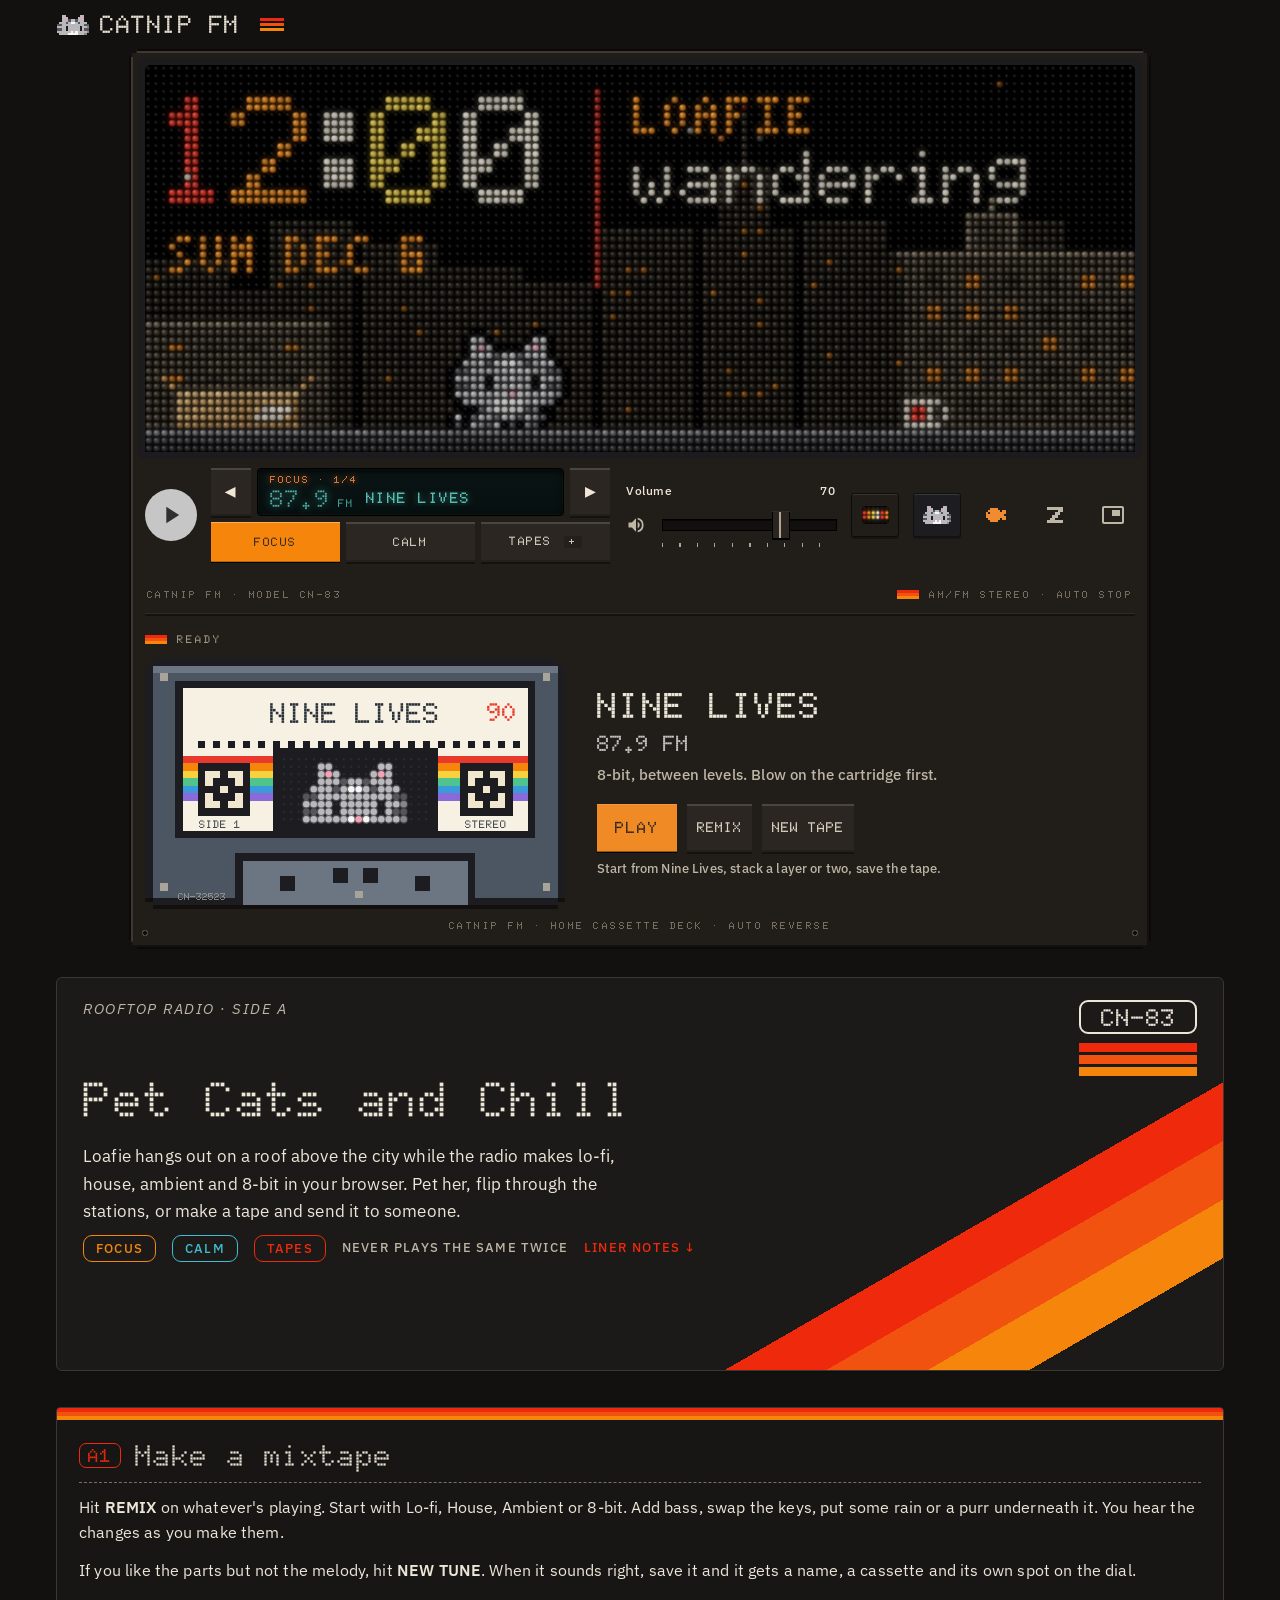
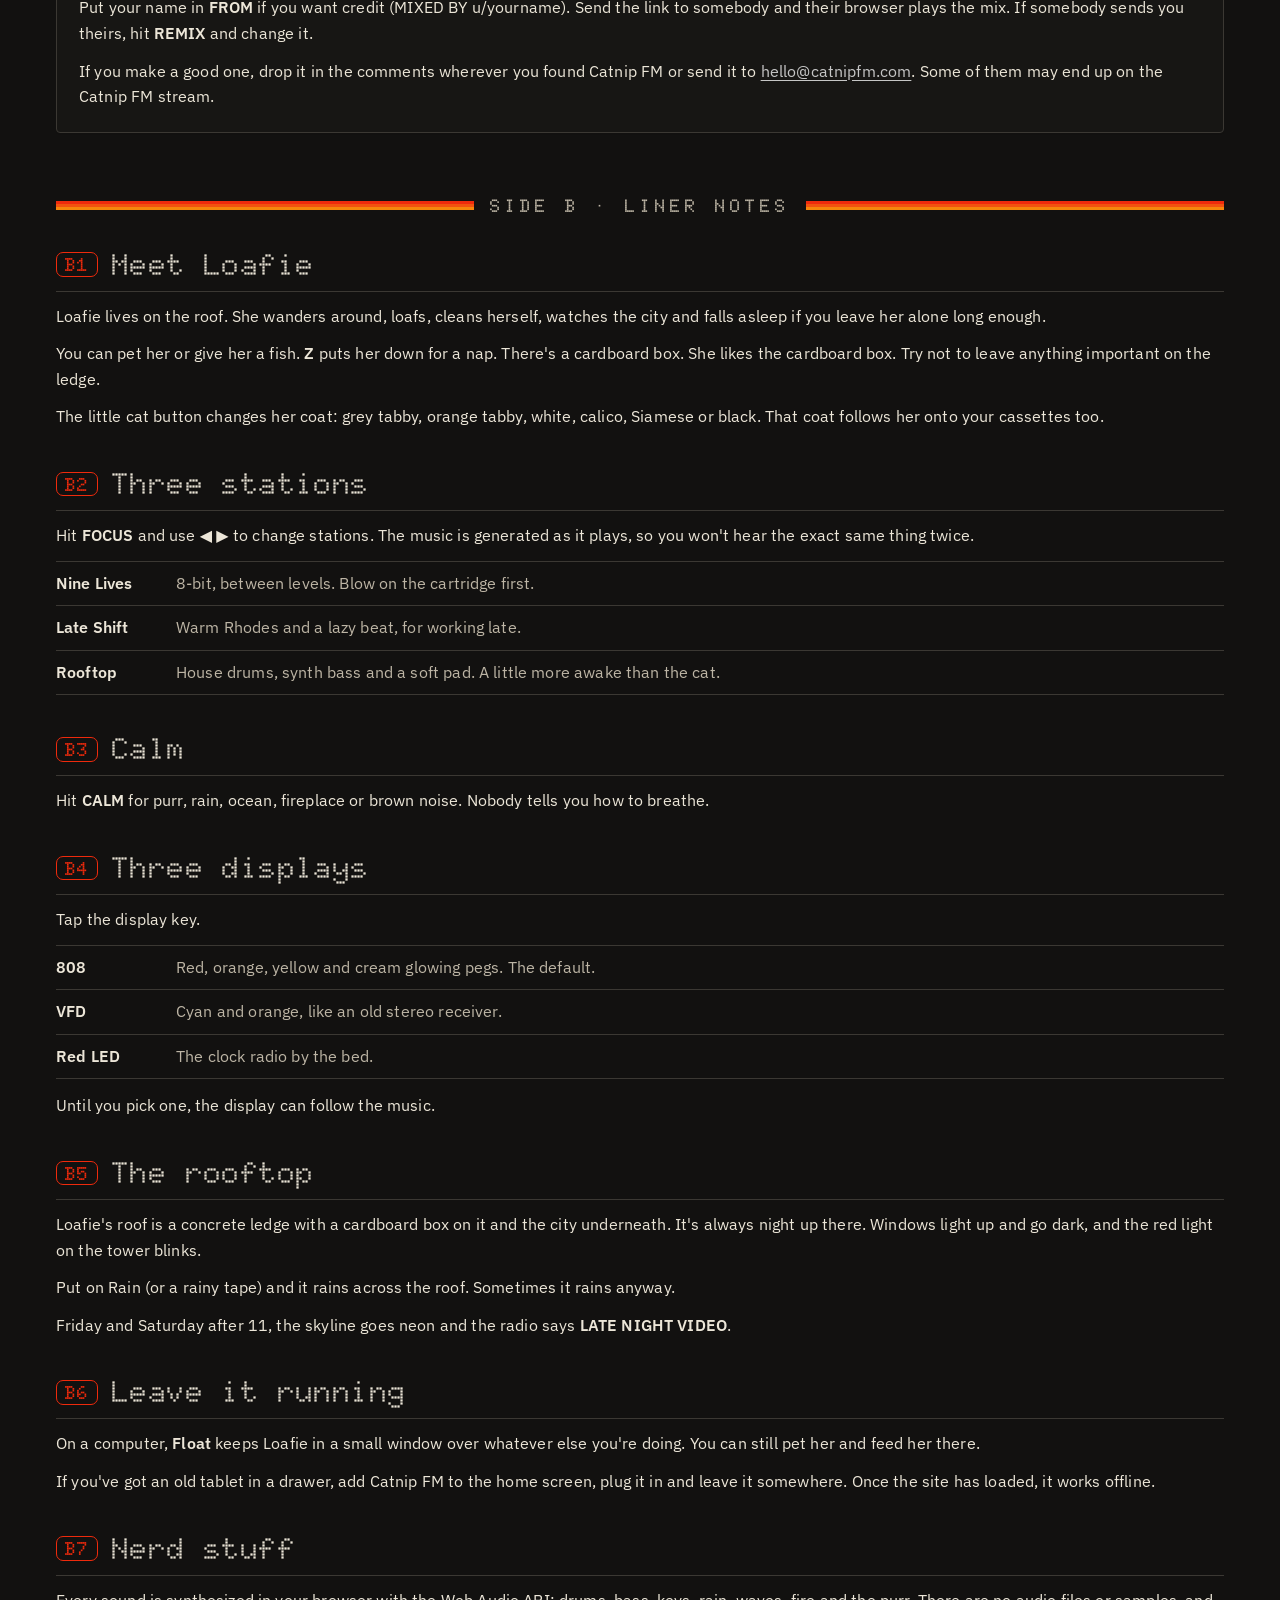
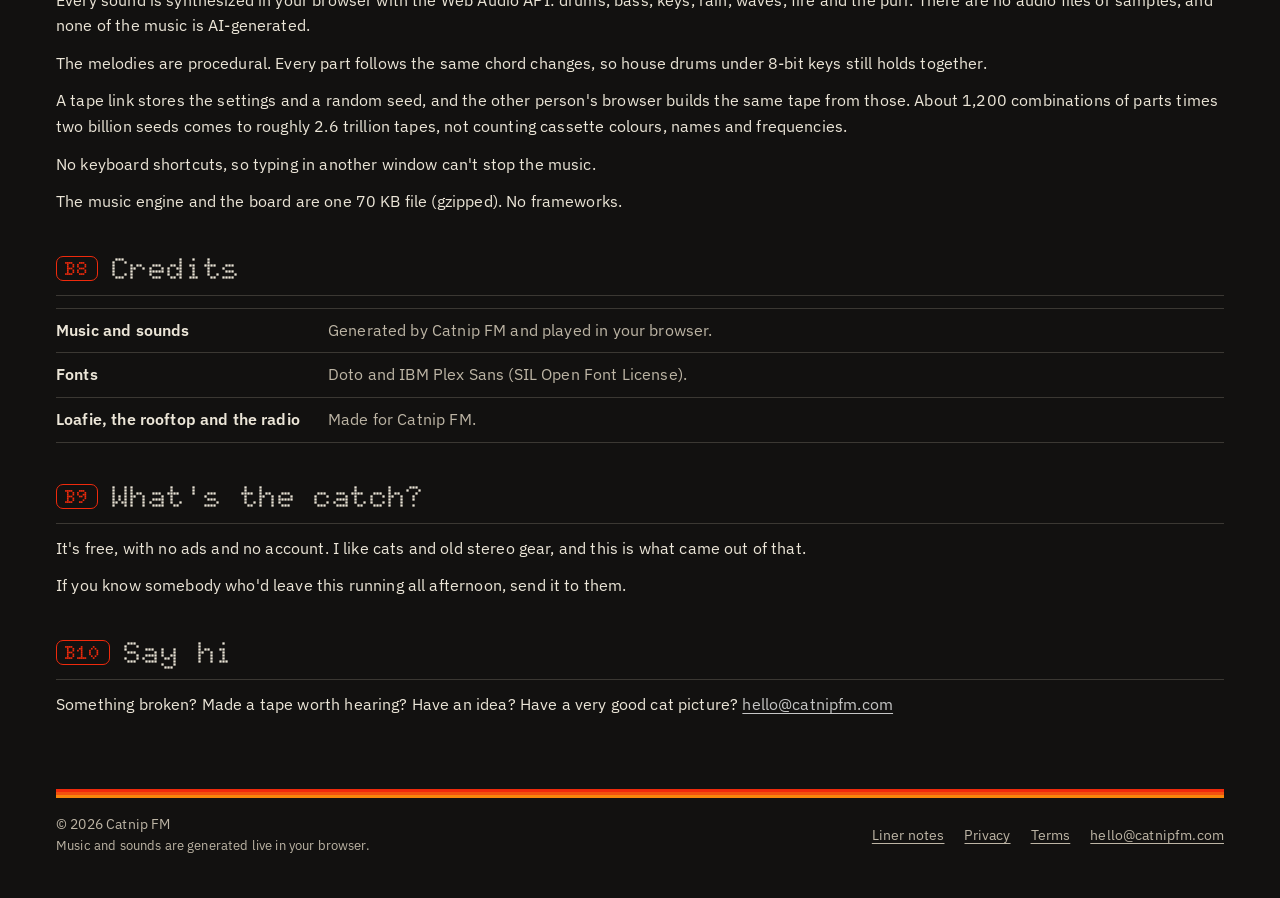
==== commit 6d0ce1c8: "analytics" ====
--- a/index.html
+++ b/index.html
@@ -12,13 +12,13 @@
 <meta property="og:site_name" content="Catnip FM">
 <meta property="og:url" content="https://catnipfm.com/">
 <meta property="og:title" content="Catnip FM · Pet Cats and Chill">
-<meta property="og:description" content="Pet the cat. Tune around. Make a mixtape. Music generated live above the city.">
+<meta property="og:description" content="A pixel cat on a rooftop and a radio that makes its own music in your browser. Pet the cat, make a mixtape.">
 <meta property="og:image" content="https://catnipfm.com/og.png?v=20261023d">
 <meta property="og:image:width" content="1200"><meta property="og:image:height" content="630">
 <meta property="og:image:alt" content="Loafie on the Catnip FM rooftop above a pixel city at night, with a glowing radio display and cassette.">
 <meta name="twitter:card" content="summary_large_image">
 <meta name="twitter:title" content="Catnip FM · Pet Cats and Chill">
-<meta name="twitter:description" content="Pet the cat. Tune around. Make a mixtape. Music generated live above the city.">
+<meta name="twitter:description" content="A pixel cat on a rooftop and a radio that makes its own music in your browser. Pet the cat, make a mixtape.">
 <meta name="twitter:image" content="https://catnipfm.com/og.png?v=20261023d">
 <link rel="icon" href="icons/favicon-32.png" sizes="32x32" type="image/png">
 <link rel="icon" href="icons/icon.svg" type="image/svg+xml">
@@ -69,7 +69,7 @@
           <select id="station" class="sr" aria-label="Station"></select>
         </div>
       </div>
-      <div class="ctl grow vol"><span class="lbl"><span>Volume</span><output id="volOut">70</output></span><div class="fz"><button class="mutebtn" type="button" id="muteKey" aria-pressed="false" aria-label="Mute" title="Mute (M)"><svg><use href="#i-vol"/></svg><svg><use href="#i-mute"/></svg></button><input class="fader" type="range" id="volume" min="0" max="1" step="0.05" aria-label="Volume"></div></div>
+      <div class="ctl grow vol"><span class="lbl"><span>Volume</span><output id="volOut">70</output></span><div class="fz"><button class="mutebtn" type="button" id="muteKey" aria-pressed="false" aria-label="Mute" title="Mute"><svg><use href="#i-vol"/></svg><svg><use href="#i-mute"/></svg></button><input class="fader" type="range" id="volume" min="0" max="1" step="0.05" aria-label="Volume"></div></div>
       <button class="dispbtn" type="button" id="dispKey" aria-label="Display: Pegs. Tap for the next look." title="Next look"><canvas id="dispTile" aria-hidden="true"></canvas></button>
       <button class="coatbtn" type="button" id="coatKey" aria-label="Loafie's coat" title="Loafie's coat"><canvas id="coatTile" aria-hidden="true"></canvas></button>
       <button class="icon feedbtn" type="button" id="feedKey" aria-label="Give her a fish" title="Give her a fish"><svg><use href="#i-fish"/></svg></button>
@@ -85,91 +85,93 @@
   <section class="intro sleeve">
     <div class="sleeve-top"><p class="kicker">Rooftop radio · Side A</p><span class="badge" aria-hidden="true"><b>CN-83</b><i></i><i></i><i></i></span></div>
     <h1>Pet Cats and Chill</h1>
-    <p class="lede">Loafie hangs out above the city while Catnip FM makes lo-fi, house, ambient and 8-bit live in your browser. Tune around, pet the cat, or make a mixtape.</p>
+    <p class="lede">Loafie hangs out on a roof above the city while the radio makes lo-fi, house, ambient and 8-bit in your browser. Pet her, flip through the stations, or make a tape and send it to someone.</p>
     <p class="sleeve-tags"><span class="tag tag-f">Focus</span><span class="tag tag-c">Calm</span><span class="tag tag-t">Tapes</span><span class="tag-plain">Never plays the same twice</span><a class="tag-plain tag-link" href="#notes">Liner notes ↓</a></p>
   </section>
 
   <section class="liner">
     <h2><span class="trk">A1</span>Make a mixtape</h2>
-    <p>Hit <strong>REMIX</strong> on whatever's playing. Start with Lo-fi, House, Ambient or 8-bit, pick a speed, add some bass, swap the keys (Rhodes, guitar, pad or 8-bit), throw in rain or a purr. Every tap changes what you're hearing, and it never runs out: the beat keeps going and the tune keeps moving. Don't love the melody? <strong>NEW TUNE</strong> rolls another one with the same parts.</p>
-    <p>When it sounds right, save the tape. Catnip FM names it, puts it on a cassette and gives it a spot on the dial. Put your u/name in <strong>FROM</strong> and it says MIXED BY you wherever it plays. Send the link and somebody else's browser plays your mix live. Got someone else's tape? Hit <strong>REMIX</strong> and make it yours.</p>
-    <p>Made a good one? Drop the link in the comments wherever you found us, or send it to <a href="mailto:hello@catnipfm.com?subject=My%20mixtape">hello@catnipfm.com</a>. The best ones go on the Catnip FM stream.</p>
+    <p>Hit <strong>REMIX</strong> on whatever's playing. Start with Lo-fi, House, Ambient or 8-bit. Add bass, swap the keys, put some rain or a purr underneath it. You hear the changes as you make them.</p>
+    <p>If you like the parts but not the melody, hit <strong>NEW TUNE</strong>. When it sounds right, save it and it gets a name, a cassette and its own spot on the dial.</p>
+    <p>Put your name in <strong>FROM</strong> if you want credit (MIXED BY u/yourname). Send the link to somebody and their browser plays the mix. If somebody sends you theirs, hit <strong>REMIX</strong> and change it.</p>
+    <p>If you make a good one, drop it in the comments wherever you found Catnip FM or send it to <a href="mailto:hello@catnipfm.com?subject=My%20mixtape">hello@catnipfm.com</a>. Some of them may end up on the Catnip FM stream.</p>
   </section>
 
   <p class="side-b" id="notes">Side B · Liner notes</p>
 
   <section>
     <h2><span class="trk">B1</span>Meet Loafie</h2>
-    <p>Loafie hangs out on the Catnip FM rooftop. She wanders around, loafs, grooms herself, watches the city and eventually falls asleep if nobody bothers her.</p>
-    <p>Pet her. Drop her a fish. Tap <strong>Z</strong> and she curls up for a nap. Touch the board and she's awake again. She has a cardboard box and strong opinions about when to use it. Don't leave anything on the ledge. The rest you'll figure out.</p>
-    <p>Tap the little cat key to change her coat: grey tabby, orange tabby, white, calico, Siamese or black. She keeps it, and so does the cat on your cassettes.</p>
+    <p>Loafie lives on the roof. She wanders around, loafs, cleans herself, watches the city and falls asleep if you leave her alone long enough.</p>
+    <p>You can pet her or give her a fish. <strong>Z</strong> puts her down for a nap. There's a cardboard box. She likes the cardboard box. Try not to leave anything important on the ledge.</p>
+    <p>The little cat button changes her coat: grey tabby, orange tabby, white, calico, Siamese or black. That coat follows her onto your cassettes too.</p>
   </section>
 
   <section>
-    <h2><span class="trk">B2</span>Focus: three stations</h2>
-    <p>Hit <strong>FOCUS</strong> and step around the dial with ◀ ▶. None of these are recordings. Catnip FM composes them while they play, so another listen won't come out exactly the same.</p>
+    <h2><span class="trk">B2</span>Three stations</h2>
+    <p>Hit <strong>FOCUS</strong> and use ◀ ▶ to change stations. The music is generated as it plays, so you won't hear the exact same thing twice.</p>
     <dl class="items">
       <dt>Nine Lives</dt><dd>8-bit, between levels. Blow on the cartridge first.</dd>
-      <dt>Late Shift</dt><dd>Warm Rhodes and a lazy beat. Built for working late.</dd>
-      <dt>Rooftop</dt><dd>House drums, synth bass and a soft pad. The upbeat one.</dd>
+      <dt>Late Shift</dt><dd>Warm Rhodes and a lazy beat, for working late.</dd>
+      <dt>Rooftop</dt><dd>House drums, synth bass and a soft pad. A little more awake than the cat.</dd>
     </dl>
   </section>
 
   <section>
     <h2><span class="trk">B3</span>Calm</h2>
-    <p>Hit <strong>CALM</strong> for purr, rain, ocean, fireplace or brown noise. No songs, no talking, nothing demanding your attention.</p>
+    <p>Hit <strong>CALM</strong> for purr, rain, ocean, fireplace or brown noise. Nobody tells you how to breathe.</p>
   </section>
 
   <section>
-    <h2><span class="trk">B4</span>Three looks</h2>
-    <p>Tap the display key to flip through them.</p>
+    <h2><span class="trk">B4</span>Three displays</h2>
+    <p>Tap the display key.</p>
     <dl class="items">
       <dt>808</dt><dd>Red, orange, yellow and cream glowing pegs. The default.</dd>
       <dt>VFD</dt><dd>Cyan and orange, like an old stereo receiver.</dd>
-      <dt>Red LED</dt><dd>The clock radio on your nightstand in 1987.</dd>
+      <dt>Red LED</dt><dd>The clock radio by the bed.</dd>
     </dl>
-    <p>Until you choose one yourself, the display can follow the music. After dark it settles down on its own.</p>
+    <p>Until you pick one, the display can follow the music.</p>
   </section>
 
   <section>
     <h2><span class="trk">B5</span>The rooftop</h2>
-    <p>Loafie spends her nights on a concrete ledge above the city. Windows come on and go off. A red light blinks on the tower. It's always night here.</p>
-    <p>When Rain or a rainy mixtape is playing, it rains across the whole rooftop. Sometimes it rains anyway. Friday and Saturday nights from 11, the skyline goes neon and the radio says LATE NIGHT VIDEO.</p>
+    <p>Loafie's roof is a concrete ledge with a cardboard box on it and the city underneath. It's always night up there. Windows light up and go dark, and the red light on the tower blinks.</p>
+    <p>Put on Rain (or a rainy tape) and it rains across the roof. Sometimes it rains anyway.</p>
+    <p>Friday and Saturday after 11, the skyline goes neon and the radio says <strong>LATE NIGHT VIDEO</strong>.</p>
   </section>
 
   <section>
     <h2><span class="trk">B6</span>Leave it running</h2>
-    <p>On a computer, Float keeps Loafie in a little window above whatever else you're doing. You can still pet her and feed her there.</p>
-    <p>Got an old tablet? Add Catnip FM to the home screen, leave it plugged in and you've got a little rooftop radio sitting on your desk.</p>
-    <p>Once it's loaded, it works offline.</p>
+    <p>On a computer, <strong>Float</strong> keeps Loafie in a small window over whatever else you're doing. You can still pet her and feed her there.</p>
+    <p>If you've got an old tablet in a drawer, add Catnip FM to the home screen, plug it in and leave it somewhere. Once the site has loaded, it works offline.</p>
   </section>
 
   <section id="nerd">
     <h2><span class="trk">B7</span>Nerd stuff</h2>
-    <p>Nothing you're hearing is an audio file. The drums, bass, keys, rain, waves, fire and purr are synthesized in your browser with the Web Audio API while you listen.</p>
-    <p>It's procedural, not AI-generated. Notes are kept inside the harmony underneath them, which is why you can stack different parts without immediately making a mess.</p>
-    <p>A mixtape link is just a handful of choices and a seed. The other person's browser makes the sound. There's no list of tapes anywhere, so nothing can run out: 1,200 recipes times about two billion tunes is roughly 2.6 trillion tapes that sound different, before you count the colours, the names and the spots on the dial.</p>
-    <p>No keyboard shortcuts on purpose. You're probably typing somewhere else and a stray key shouldn't stop the music.</p>
-    <p>The whole thing stays small because a rooftop radio with a cat on it shouldn't need 40 MB of JavaScript.</p>
+    <p>Every sound is synthesized in your browser with the Web Audio API: drums, bass, keys, rain, waves, fire and the purr. There are no audio files or samples, and none of the music is AI-generated.</p>
+    <p>The melodies are procedural. Every part follows the same chord changes, so house drums under 8-bit keys still holds together.</p>
+    <p>A tape link stores the settings and a random seed, and the other person's browser builds the same tape from those. About 1,200 combinations of parts times two billion seeds comes to roughly 2.6 trillion tapes, not counting cassette colours, names and frequencies.</p>
+    <p>No keyboard shortcuts, so typing in another window can't stop the music.</p>
+    <p>The music engine and the board are one 70 KB file (gzipped). No frameworks.</p>
   </section>
 
   <section>
     <h2><span class="trk">B8</span>Credits</h2>
     <dl class="items">
-      <dt>Music and sounds</dt><dd>Catnip FM's own code, played in your browser.</dd>
+      <dt>Music and sounds</dt><dd>Generated by Catnip FM and played in your browser.</dd>
       <dt>Fonts</dt><dd>Doto and IBM Plex Sans (SIL Open Font License).</dd>
-      <dt>The cat and the board</dt><dd>Made for Catnip FM.</dd>
+      <dt>Loafie, the rooftop and the radio</dt><dd>Made for Catnip FM.</dd>
     </dl>
   </section>
 
   <section>
     <h2><span class="trk">B9</span>What's the catch?</h2>
-    <p>There isn't one. It's free, there are no ads and there's nothing to sign up for. I like cats and beats, so I made this. If you like it, send it to a friend.</p>
+    <p>It's free, with no ads and no account. I like cats and old stereo gear, and this is what came out of that.</p>
+    <p>If you know somebody who'd leave this running all afternoon, send it to them.</p>
   </section>
 
   <section>
     <h2><span class="trk">B10</span>Say hi</h2>
-    <p>Something broken? Got an idea? Got a good cat picture? <a href="mailto:hello@catnipfm.com">hello@catnipfm.com</a></p>
+    <p>Something broken? Made a tape worth hearing? Have an idea? Have a very good cat picture? <a href="mailto:hello@catnipfm.com">hello@catnipfm.com</a></p>
   </section>
   </div>
 </main>
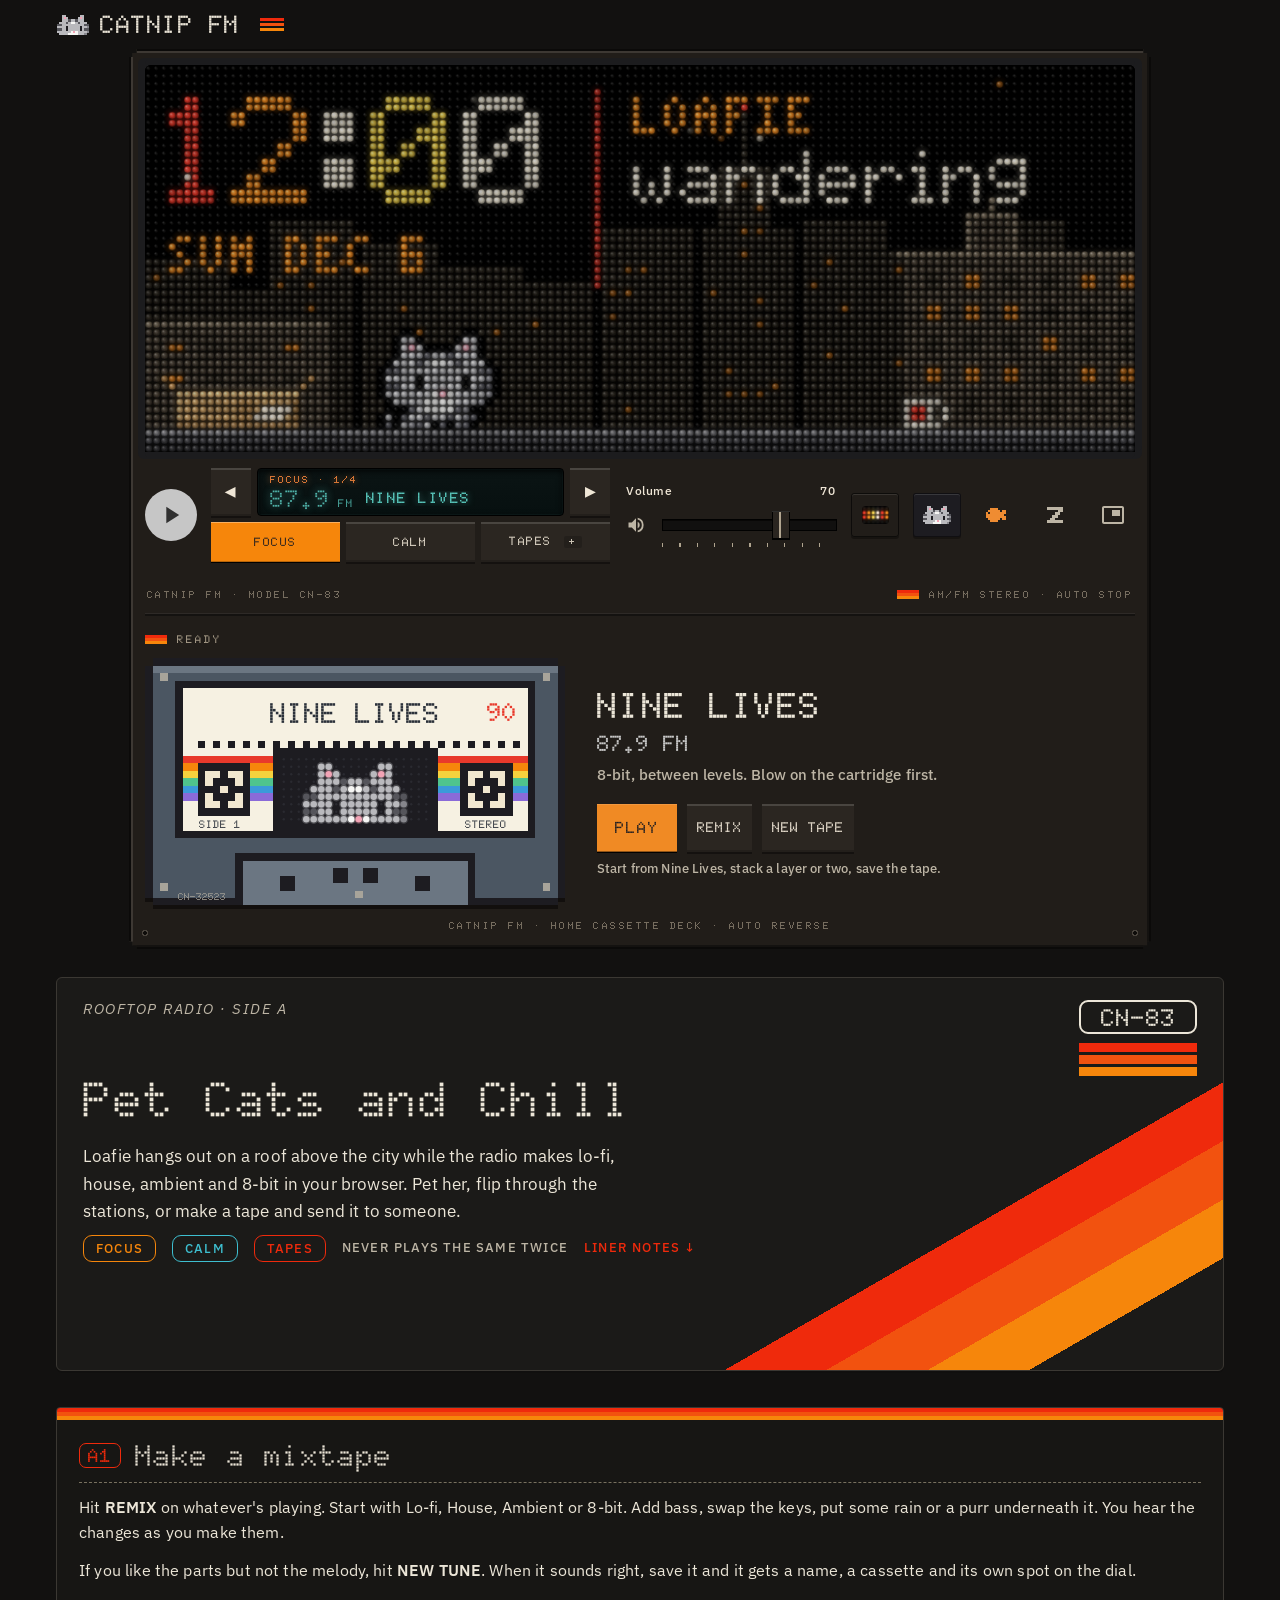
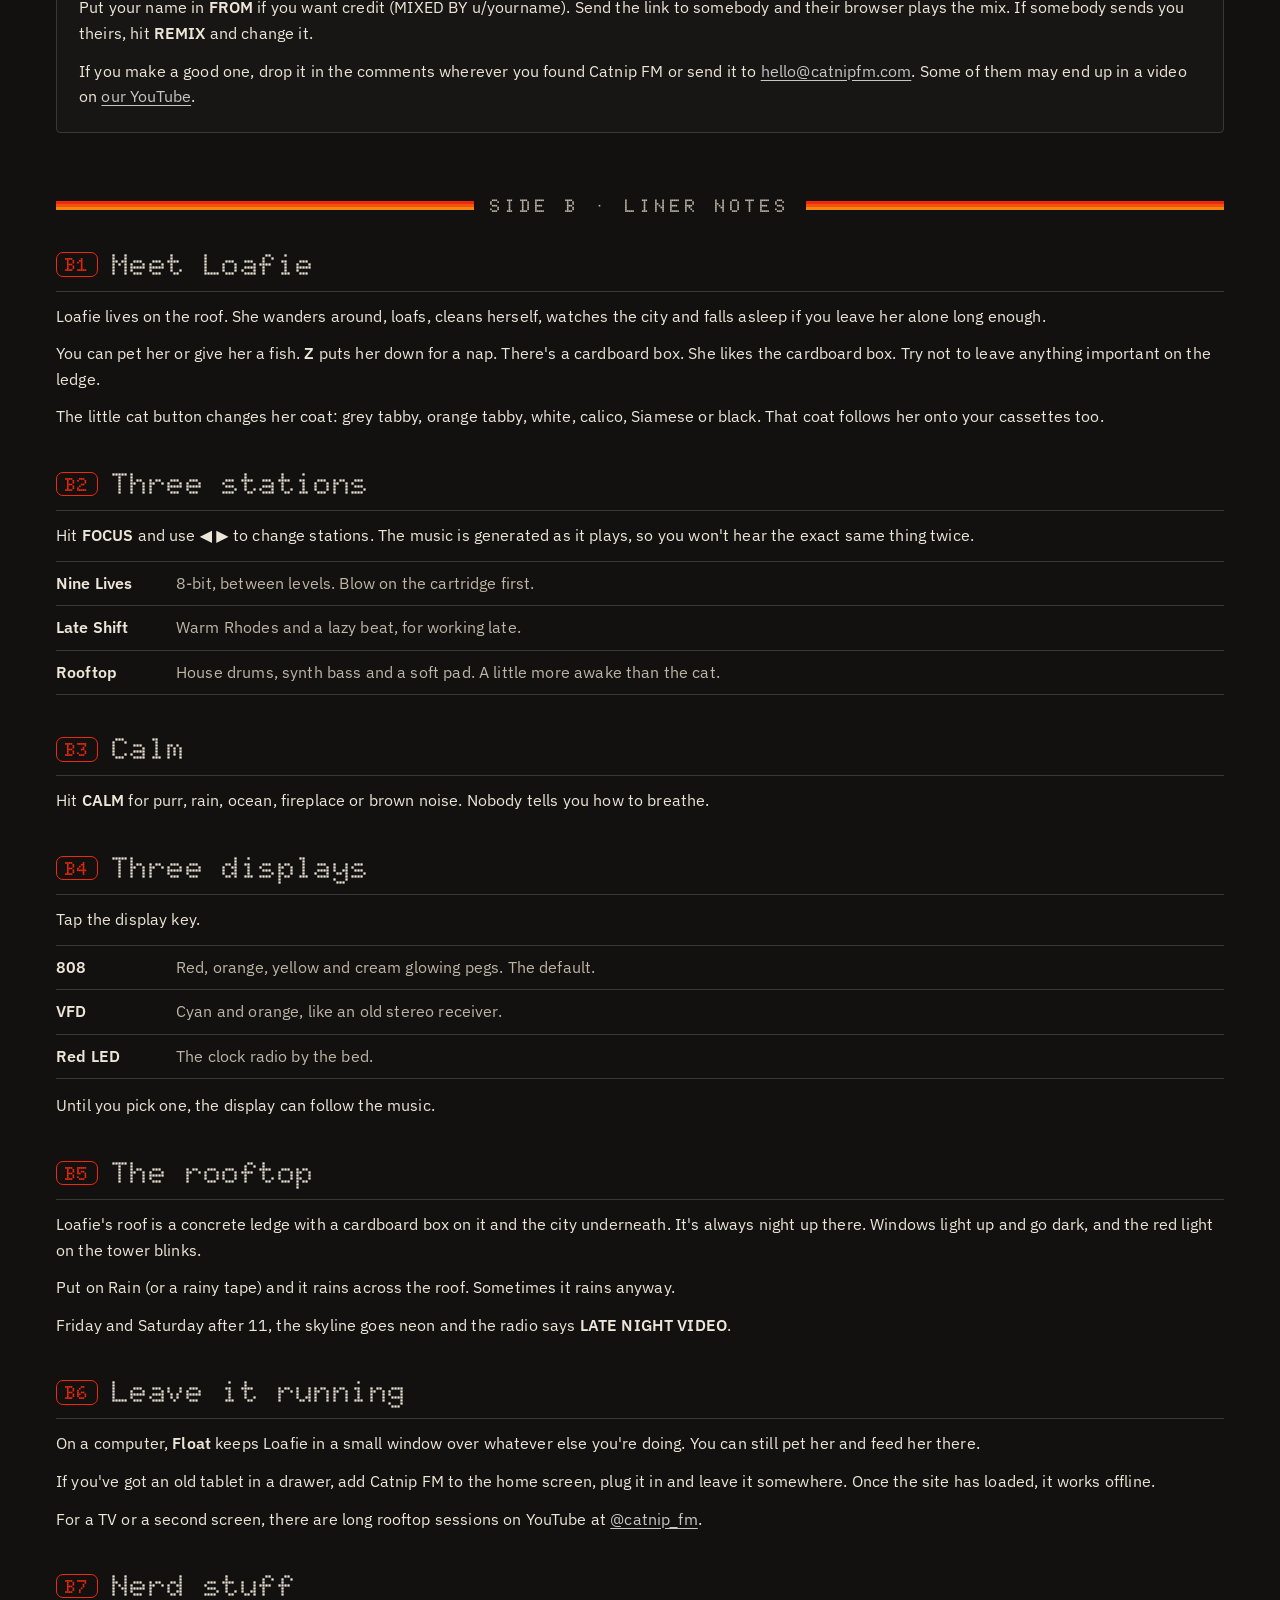
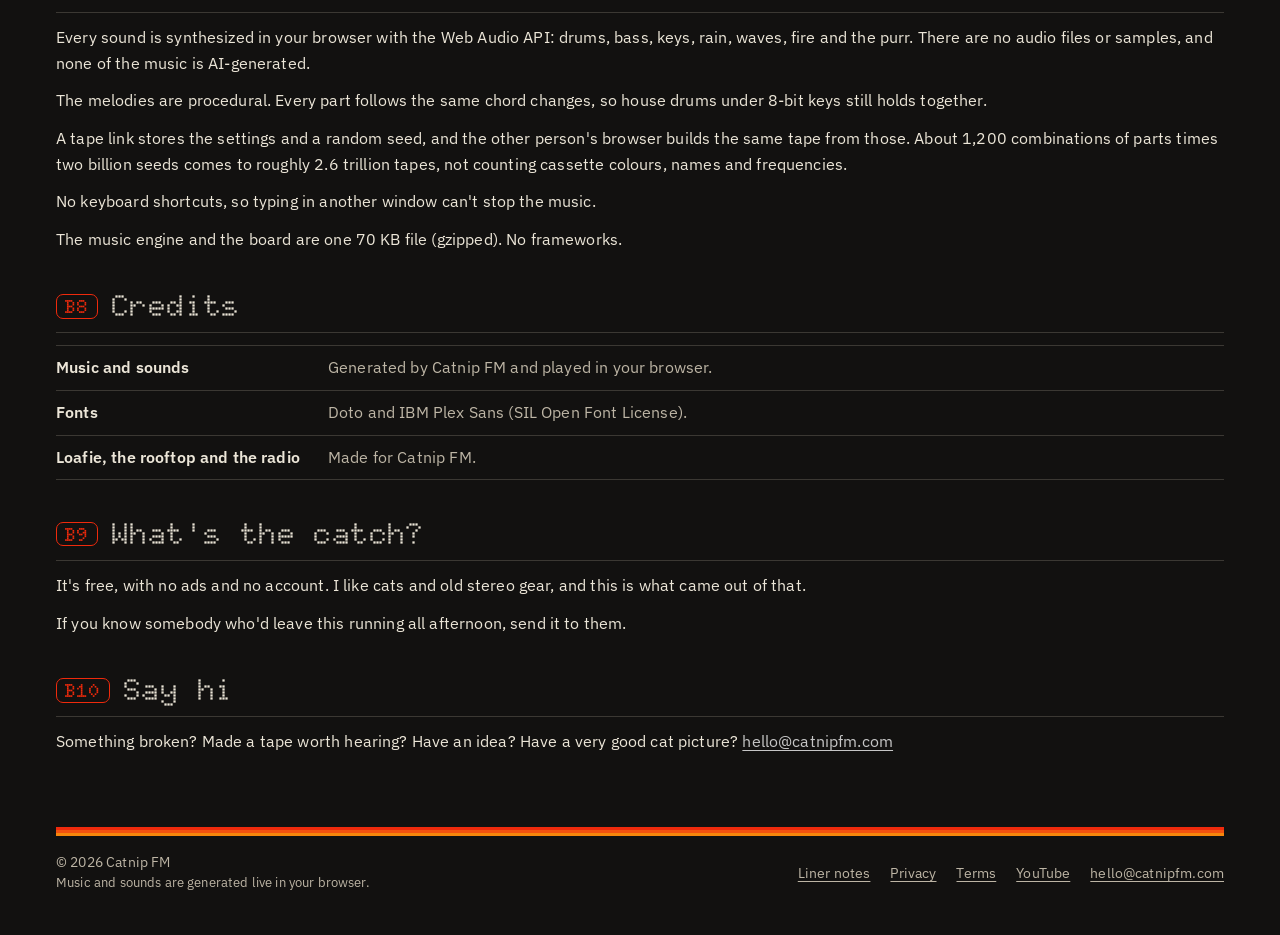
==== commit a441d36d: "youtube" ====
--- a/index.html
+++ b/index.html
@@ -27,7 +27,7 @@
 <link rel="preload" href="fonts/doto-700.woff2" as="font" type="font/woff2" crossorigin>
 <link rel="stylesheet" href="site.css">
 <link rel="stylesheet" href="board.css">
-<script type="application/ld+json">{"@context": "https://schema.org", "@type": "WebApplication", "name": "Catnip FM", "url": "https://catnipfm.com/", "applicationCategory": "LifestyleApplication", "operatingSystem": "Any (web browser)", "offers": {"@type": "Offer", "price": "0", "priceCurrency": "USD"}, "description": "A rooftop radio, a pixel cat and music that makes itself while you listen.", "publisher": {"@type": "Organization", "name": "Catnip FM", "url": "https://catnipfm.com/"}}</script>
+<script type="application/ld+json">{"@context": "https://schema.org", "@type": "WebApplication", "name": "Catnip FM", "url": "https://catnipfm.com/", "applicationCategory": "LifestyleApplication", "operatingSystem": "Any (web browser)", "offers": {"@type": "Offer", "price": "0", "priceCurrency": "USD"}, "description": "A rooftop radio, a pixel cat and music that makes itself while you listen.", "publisher": {"@type": "Organization", "name": "Catnip FM", "url": "https://catnipfm.com/", "sameAs": ["https://www.youtube.com/@catnip_fm"]}}</script>
 
 </head>
 <body>
@@ -94,7 +94,7 @@
     <p>Hit <strong>REMIX</strong> on whatever's playing. Start with Lo-fi, House, Ambient or 8-bit. Add bass, swap the keys, put some rain or a purr underneath it. You hear the changes as you make them.</p>
     <p>If you like the parts but not the melody, hit <strong>NEW TUNE</strong>. When it sounds right, save it and it gets a name, a cassette and its own spot on the dial.</p>
     <p>Put your name in <strong>FROM</strong> if you want credit (MIXED BY u/yourname). Send the link to somebody and their browser plays the mix. If somebody sends you theirs, hit <strong>REMIX</strong> and change it.</p>
-    <p>If you make a good one, drop it in the comments wherever you found Catnip FM or send it to <a href="mailto:hello@catnipfm.com?subject=My%20mixtape">hello@catnipfm.com</a>. Some of them may end up on the Catnip FM stream.</p>
+    <p>If you make a good one, drop it in the comments wherever you found Catnip FM or send it to <a href="mailto:hello@catnipfm.com?subject=My%20mixtape">hello@catnipfm.com</a>. Some of them may end up in a video on <a href="https://www.youtube.com/@catnip_fm" target="_blank" rel="noopener">our YouTube</a>.</p>
   </section>
 
   <p class="side-b" id="notes">Side B · Liner notes</p>
@@ -143,6 +143,7 @@
     <h2><span class="trk">B6</span>Leave it running</h2>
     <p>On a computer, <strong>Float</strong> keeps Loafie in a small window over whatever else you're doing. You can still pet her and feed her there.</p>
     <p>If you've got an old tablet in a drawer, add Catnip FM to the home screen, plug it in and leave it somewhere. Once the site has loaded, it works offline.</p>
+    <p>For a TV or a second screen, there are long rooftop sessions on YouTube at <a href="https://www.youtube.com/@catnip_fm" target="_blank" rel="noopener">@catnip_fm</a>.</p>
   </section>
 
   <section id="nerd">
@@ -180,7 +181,7 @@
     <p>© 2026 Catnip FM</p>
     <p class="credits">Music and sounds are generated live in your browser.</p>
   </div>
-  <nav aria-label="Footer"><a href="./#notes">Liner notes</a><a href="privacy.html">Privacy</a><a href="terms.html">Terms</a><a href="mailto:hello@catnipfm.com">hello@catnipfm.com</a></nav>
+  <nav aria-label="Footer"><a href="./#notes">Liner notes</a><a href="privacy.html">Privacy</a><a href="terms.html">Terms</a><a href="https://www.youtube.com/@catnip_fm" target="_blank" rel="noopener">YouTube</a><a href="mailto:hello@catnipfm.com">hello@catnipfm.com</a></nav>
 </footer>
 <script src="analytics.js" defer></script>
 <script src="board.js" defer></script>
